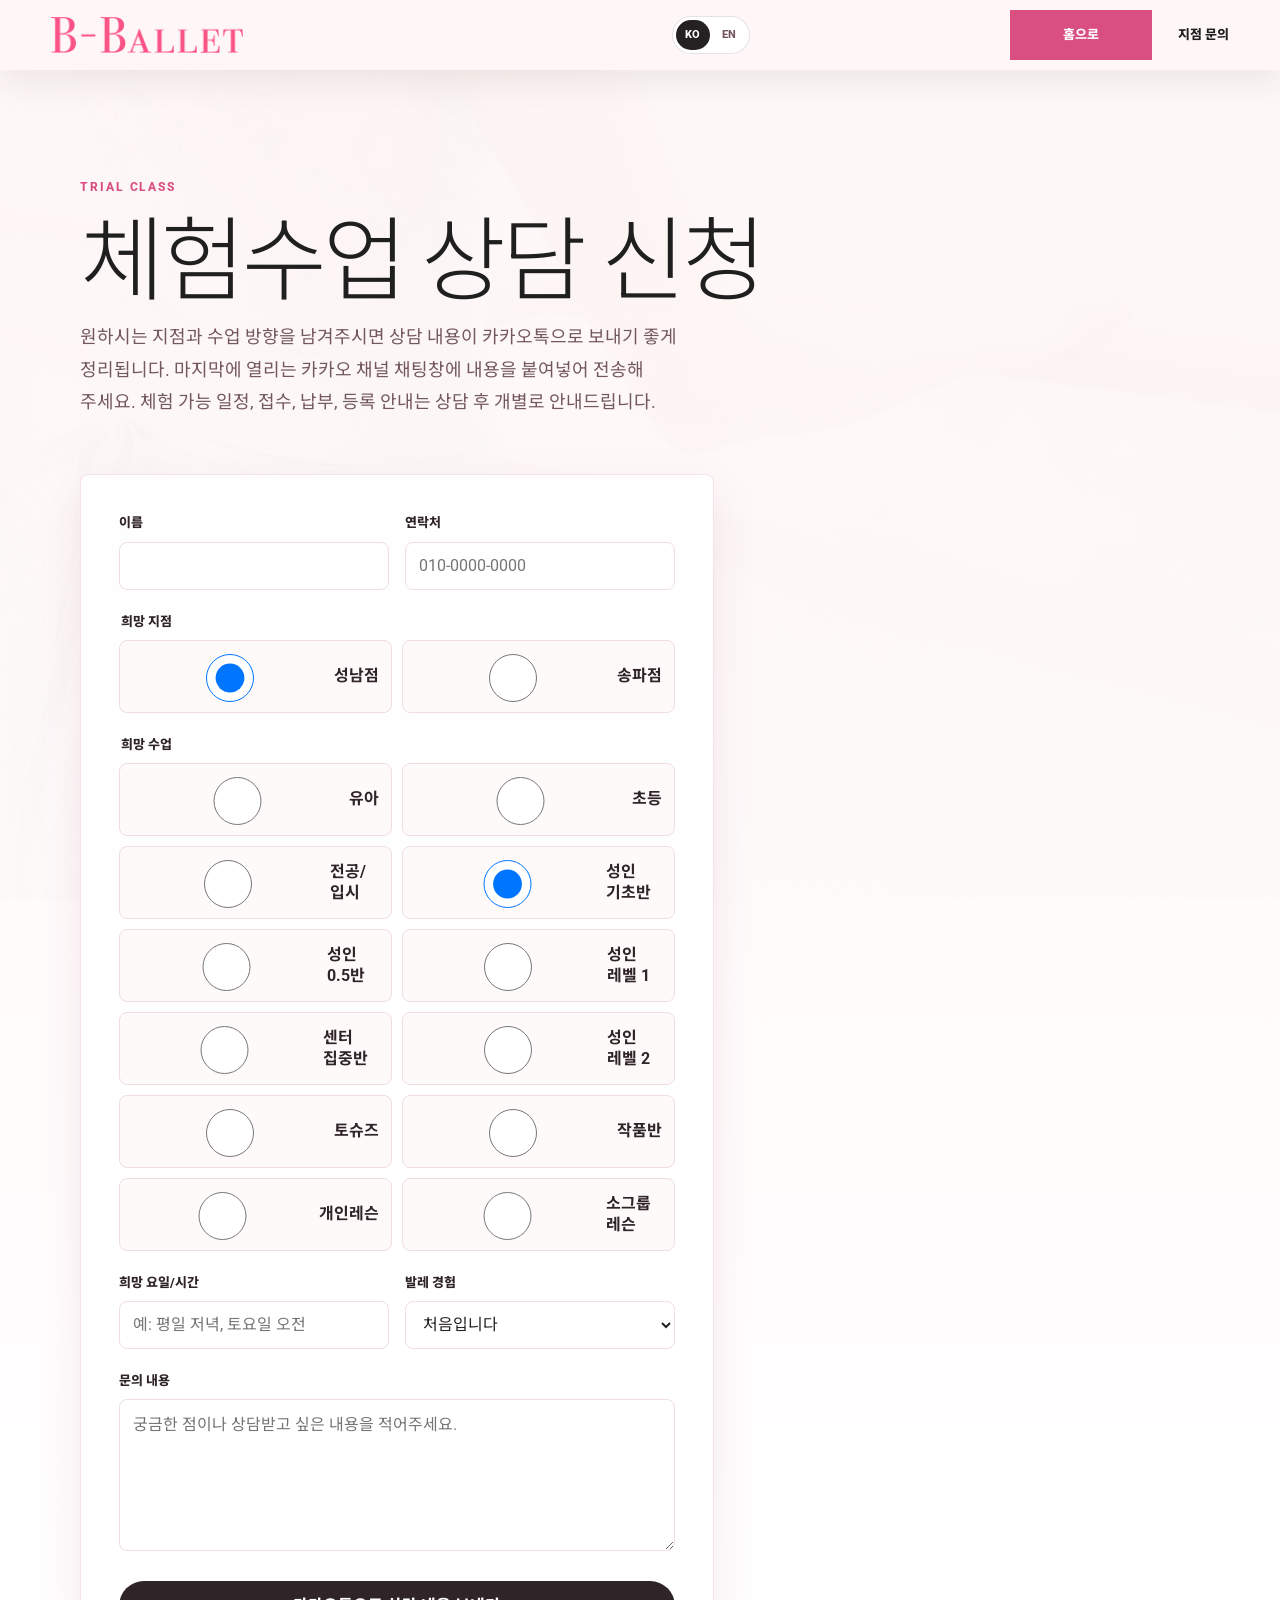
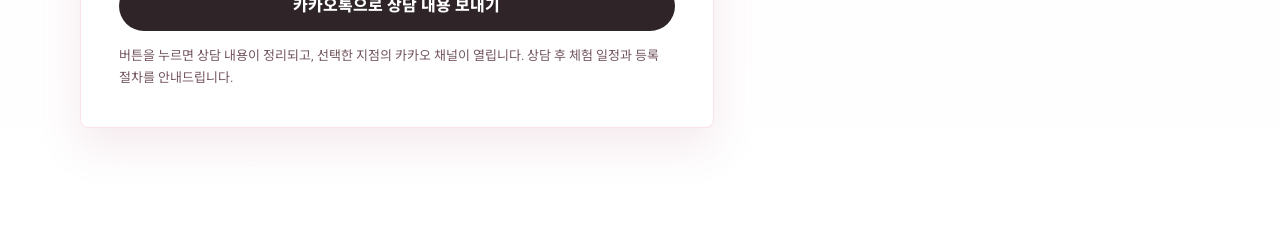
==== trial.html @ 3ffb9d7a "Add trial invitation and silk divider" ====
<!doctype html>
<html lang="ko">
  <head>
    <meta charset="UTF-8" />
    <meta name="viewport" content="width=device-width, initial-scale=1.0" />
    <title>B-BALLET | 체험수업 상담 신청</title>
    <meta name="description" content="비발레 체험수업 상담을 위한 기본 정보를 남기고 카카오 채널로 문의를 연결합니다." />
    <link rel="preconnect" href="https://fonts.googleapis.com" />
    <link rel="preconnect" href="https://fonts.gstatic.com" crossorigin />
    <link
      href="https://fonts.googleapis.com/css2?family=Cormorant+Garamond:wght@500;600&family=Noto+Sans+KR:wght@300;400;500;600;700&family=Roboto:wght@300;400;500;700&display=swap"
      rel="stylesheet"
    />
    <link rel="stylesheet" href="styles.css?v=invite-silk-6" />
  </head>
  <body class="trial-page">
    <header class="trial-header" data-header>
      <a class="brand" href="index.html#top" aria-label="B-BALLET home">
        <img class="brand-logo" src="assets/bballet-logo.png" alt="B-BALLET 비발레" />
      </a>
      <div class="language-toggle" aria-label="Language">
        <button class="is-active" type="button" data-lang-choice="ko" aria-pressed="true">KO</button>
        <button type="button" data-lang-choice="en" aria-pressed="false">EN</button>
      </div>
      <nav class="trial-nav" aria-label="체험수업 상담">
        <a href="index.html#contact">지점 문의</a>
        <a class="nav-cta" href="index.html#top">홈으로</a>
      </nav>
    </header>

    <main>
      <section class="trial-hero">
        <div>
          <p class="eyebrow">Trial Class</p>
          <h1>체험수업 상담 신청</h1>
          <p>
            원하시는 지점과 수업 방향을 남겨주시면 상담 내용이 카카오톡으로 보내기 좋게 정리됩니다.
            마지막에 열리는 카카오 채널 채팅창에 내용을 붙여넣어 전송해 주세요.
            체험 가능 일정, 접수, 납부, 등록 안내는 상담 후 개별로 안내드립니다.
          </p>
        </div>
      </section>

      <section class="trial-form-section" aria-label="체험수업 상담 신청서">
        <form class="trial-form" data-trial-form>
          <div class="trial-grid">
            <label>
              <span>이름</span>
              <input name="name" type="text" autocomplete="name" required />
            </label>
            <label>
              <span>연락처</span>
              <input name="phone" type="tel" autocomplete="tel" placeholder="010-0000-0000" required />
            </label>
          </div>

          <fieldset>
            <legend>희망 지점</legend>
            <div class="trial-option-grid">
              <label><input type="radio" name="branch" value="성남점" checked /> 성남점</label>
              <label><input type="radio" name="branch" value="송파점" /> 송파점</label>
            </div>
          </fieldset>

          <fieldset>
            <legend>희망 수업</legend>
            <div class="trial-option-grid">
              <label><input type="radio" name="program" value="유아" /> 유아</label>
              <label><input type="radio" name="program" value="초등" /> 초등</label>
              <label><input type="radio" name="program" value="전공/입시" /> 전공/입시</label>
              <label><input type="radio" name="program" value="성인 기초반" checked /> 성인 기초반</label>
              <label><input type="radio" name="program" value="성인 0.5반" /> 성인 0.5반</label>
              <label><input type="radio" name="program" value="성인 레벨 1" /> 성인 레벨 1</label>
              <label><input type="radio" name="program" value="센터 집중반" /> 센터 집중반</label>
              <label><input type="radio" name="program" value="성인 레벨 2" /> 성인 레벨 2</label>
              <label><input type="radio" name="program" value="토슈즈" /> 토슈즈</label>
              <label><input type="radio" name="program" value="작품반" /> 작품반</label>
              <label><input type="radio" name="program" value="개인레슨" /> 개인레슨</label>
              <label><input type="radio" name="program" value="소그룹 레슨" /> 소그룹 레슨</label>
            </div>
          </fieldset>

          <div class="trial-grid">
            <label>
              <span>희망 요일/시간</span>
              <input name="time" type="text" placeholder="예: 평일 저녁, 토요일 오전" />
            </label>
            <label>
              <span>발레 경험</span>
              <select name="experience">
                <option value="처음입니다">처음입니다</option>
                <option value="조금 배워봤습니다">조금 배워봤습니다</option>
                <option value="1년 이상 경험이 있습니다">1년 이상 경험이 있습니다</option>
                <option value="전공/입시 경험이 있습니다">전공/입시 경험이 있습니다</option>
              </select>
            </label>
          </div>

          <label>
            <span>문의 내용</span>
            <textarea name="memo" rows="5" placeholder="궁금한 점이나 상담받고 싶은 내용을 적어주세요."></textarea>
          </label>

          <button class="trial-submit" type="submit">카카오톡으로 상담 내용 보내기</button>
          <p class="trial-help">
            버튼을 누르면 상담 내용이 정리되고, 선택한 지점의 카카오 채널이 열립니다. 상담 후 체험 일정과 등록 절차를 안내드립니다.
          </p>
        </form>

        <aside class="trial-result" data-trial-result hidden>
          <p class="eyebrow">Message</p>
          <h2 data-trial-result-title>상담 내용이 정리되었습니다.</h2>
          <p data-trial-copy-note>아래 내용을 복사해 카카오 채널 채팅창에 붙여넣어 전송해 주세요.</p>
          <textarea data-trial-message rows="10" readonly></textarea>
          <div class="trial-actions">
            <button type="button" data-copy-trial-message>내용 다시 복사</button>
            <a href="https://pf.kakao.com/_ZPbxmG" target="_blank" rel="noopener" data-trial-kakao>카카오 채널 열기</a>
            <a href="mailto:b-ballet@naver.com" data-trial-email>이메일로 보내기</a>
          </div>
        </aside>
      </section>
    </main>
    <script src="script.js?v=invite-silk-6"></script>
  </body>
</html>
---- styles.css ----
:root {
  --ink: #252022;
  --muted: #74585f;
  --line: #efdde0;
  --paper: #fff7f7;
  --blush: #fde3e8;
  --rose: #de5f8a;
  --wine: #2f2529;
  --accent: #d94f82;
  --sage: #81917c;
  --champagne: #e8c999;
  --shadow: 0 18px 44px rgba(164, 84, 112, 0.12);
}

* {
  box-sizing: border-box;
}

html {
  min-height: 100%;
  overflow-x: hidden;
  overflow-y: auto;
  overscroll-behavior-y: auto;
  scroll-behavior: smooth;
  scroll-padding-top: 104px;
}

body {
  margin: 0;
  min-height: 100%;
  overflow-x: clip;
  overflow-y: visible;
  overscroll-behavior-y: auto;
  background: var(--paper);
  color: var(--ink);
  font-family: "Noto Sans KR", system-ui, sans-serif;
  line-height: 1.65;
}

.trial-hero h1 {
  font-family: "Roboto", "Noto Sans KR", Arial, sans-serif;
  font-weight: 300;
  letter-spacing: -0.045em;
}

a {
  color: inherit;
  text-decoration: none;
}

a:focus-visible,
button:focus-visible,
input:focus-visible,
select:focus-visible {
  outline: 3px solid rgba(217, 79, 130, 0.42);
  outline-offset: 3px;
}

.site-header {
  position: fixed;
  top: 0;
  left: 0;
  z-index: 20;
  display: flex;
  width: 100%;
  align-items: center;
  justify-content: center;
  gap: 28px;
  padding: 16px clamp(18px, 4vw, 52px);
  color: var(--ink);
  transition: background 0.25s ease, color 0.25s ease, box-shadow 0.25s ease;
}

.site-header.is-scrolled,
.site-header.is-open {
  background: rgba(255, 247, 247, 0.94);
  color: var(--ink);
  box-shadow: 0 12px 32px rgba(54, 33, 33, 0.08);
  backdrop-filter: blur(18px);
}

.brand {
  display: inline-flex;
  align-items: center;
  min-width: 214px;
  justify-content: center;
}

.brand-logo {
  display: block;
  width: clamp(152px, 14vw, 220px);
  height: auto;
  filter: none;
}

.site-header.is-scrolled .brand-logo,
.site-header.is-open .brand-logo {
  filter: none;
}

.nav {
  display: flex;
  align-items: center;
  gap: clamp(16px, 2vw, 32px);
  font-size: 13px;
  font-weight: 700;
  text-transform: uppercase;
}

.nav-cta {
  border: 1px solid currentColor;
  border-radius: 999px;
  padding: 9px 15px;
}

.language-toggle {
  display: inline-flex;
  align-items: center;
  gap: 2px;
  padding: 3px;
  border: 1px solid rgba(37, 32, 34, 0.14);
  border-radius: 999px;
  background: rgba(255, 247, 247, 0.78);
  box-shadow: 0 10px 24px rgba(164, 84, 112, 0.08);
  backdrop-filter: blur(12px);
}

.language-toggle button {
  min-width: 34px;
  min-height: 30px;
  border: 0;
  border-radius: 999px;
  background: transparent;
  color: var(--muted);
  cursor: pointer;
  font: inherit;
  font-size: 11px;
  font-weight: 800;
  letter-spacing: 0;
}

.language-toggle button.is-active {
  background: var(--ink);
  color: #fff;
}

.menu-toggle {
  display: none;
  width: 42px;
  height: 42px;
  border: 0;
  background: transparent;
  color: inherit;
}

.menu-toggle span {
  display: block;
  width: 24px;
  height: 2px;
  margin: 6px auto;
  background: currentColor;
}

.hero {
  position: relative;
  min-height: 92vh;
  overflow: hidden;
  display: grid;
  align-items: center;
  padding: 132px clamp(22px, 6vw, 88px) 72px;
  color: var(--ink);
}

.hero-media,
.hero-shade {
  position: absolute;
  inset: 0;
  pointer-events: none;
}

.hero-media {
  background-image: url("assets/hero-crossed-pointe-teacher.png");
  background-color: #fff7f7;
  background-position: center;
  background-repeat: no-repeat;
  background-size: cover;
  transform: scale(1.02);
  transition: background-image 0.35s ease;
}

.hero[data-hero="guidance"] .hero-media {
  background-image: url("assets/hero-guidance.png");
}

.hero[data-hero="stage"] .hero-media {
  background-image: url("assets/hero-stage.png");
}

.trial-page {
  background:
    linear-gradient(180deg, rgba(255, 247, 247, 0.96), rgba(255, 255, 255, 0.98)),
    url("assets/gallery-detail-barre-dress.jpg") center / cover fixed;
}

.trial-header {
  position: sticky;
  top: 0;
  z-index: 20;
  display: flex;
  align-items: center;
  justify-content: space-between;
  gap: 24px;
  padding: 16px clamp(18px, 4vw, 52px);
  background: rgba(255, 247, 247, 0.92);
  box-shadow: 0 12px 32px rgba(54, 33, 33, 0.08);
  backdrop-filter: blur(18px);
}

.trial-nav {
  display: flex;
  align-items: center;
  gap: 16px;
  font-size: 13px;
  font-weight: 800;
  text-transform: uppercase;
}

.trial-hero {
  width: min(1120px, calc(100% - 36px));
  margin: 0 auto;
  padding: clamp(58px, 9vw, 108px) 0 clamp(28px, 5vw, 56px);
}

.trial-hero h1 {
  margin: 10px 0 16px;
  font-family: "Roboto", "Noto Sans KR", Arial, sans-serif;
  font-weight: 300;
  letter-spacing: -0.045em;
  font-size: clamp(44px, 8vw, 92px);
  line-height: 0.95;
}

.trial-hero p:not(.eyebrow) {
  max-width: 620px;
  margin: 0;
  color: var(--muted);
  font-size: clamp(15px, 1.6vw, 18px);
  line-height: 1.8;
  word-break: keep-all;
  overflow-wrap: break-word;
  text-wrap: pretty;
}

.trial-form-section {
  display: grid;
  grid-template-columns: minmax(0, 1.05fr) minmax(320px, 0.75fr);
  gap: clamp(18px, 3vw, 34px);
  width: min(1120px, calc(100% - 36px));
  margin: 0 auto clamp(72px, 10vw, 120px);
  align-items: start;
}

.trial-form,
.trial-result {
  border: 1px solid rgba(217, 79, 130, 0.16);
  border-radius: 8px;
  background: rgba(255, 255, 255, 0.82);
  box-shadow: var(--shadow);
  backdrop-filter: blur(14px);
}

.trial-form {
  display: grid;
  gap: 22px;
  padding: clamp(22px, 4vw, 38px);
  line-height: 1.55;
}

.trial-grid {
  display: grid;
  grid-template-columns: repeat(2, minmax(0, 1fr));
  gap: 16px;
}

.trial-form label,
.trial-form fieldset {
  min-width: 0;
}

.trial-form label span,
.trial-form legend {
  display: block;
  margin-bottom: 8px;
  color: var(--wine);
  font-size: 13px;
  font-weight: 800;
}

.trial-form fieldset {
  margin: 0;
  padding: 0;
  border: 0;
}

.trial-option-grid {
  display: grid;
  grid-template-columns: repeat(2, minmax(0, 1fr));
  gap: 10px;
}

.trial-option-grid label {
  display: flex;
  align-items: center;
  gap: 8px;
  min-height: 46px;
  padding: 10px 12px;
  border: 1px solid var(--line);
  border-radius: 8px;
  background: rgba(255, 247, 247, 0.58);
  color: var(--wine);
  font-weight: 700;
  line-height: 1.35;
  word-break: keep-all;
}

.trial-field-note {
  margin: 12px 0 0;
  color: var(--muted);
  font-size: 13px;
  font-weight: 700;
  line-height: 1.65;
  word-break: keep-all;
  overflow-wrap: break-word;
  text-wrap: pretty;
}

.trial-form input,
.trial-form select,
.trial-form textarea,
.trial-result textarea {
  width: 100%;
  border: 1px solid var(--line);
  border-radius: 8px;
  background: rgba(255, 255, 255, 0.94);
  color: var(--ink);
  font: inherit;
}

.trial-form input,
.trial-form select {
  height: 48px;
  padding: 0 13px;
}

.trial-form textarea,
.trial-result textarea {
  resize: vertical;
  padding: 13px;
}

.trial-submit,
.trial-actions button,
.trial-actions a {
  display: inline-flex;
  min-height: 50px;
  align-items: center;
  justify-content: center;
  border: 0;
  border-radius: 999px;
  padding: 13px 20px;
  background: var(--wine);
  color: #fff;
  font: inherit;
  font-weight: 800;
  line-height: 1.35;
  text-align: center;
  word-break: keep-all;
  cursor: pointer;
}

.trial-help {
  margin: -8px 0 0;
  color: var(--muted);
  font-size: 13px;
  line-height: 1.7;
  word-break: keep-all;
  overflow-wrap: break-word;
  text-wrap: pretty;
}

.trial-result {
  position: sticky;
  top: 96px;
  padding: clamp(22px, 3vw, 32px);
}

.trial-result h2 {
  margin: 6px 0 10px;
  font-size: clamp(22px, 3vw, 32px);
  line-height: 1.2;
}

.trial-result p:not(.eyebrow) {
  margin: 0 0 16px;
  color: var(--muted);
  line-height: 1.7;
  word-break: keep-all;
  overflow-wrap: break-word;
  text-wrap: pretty;
}

.trial-actions {
  display: grid;
  grid-template-columns: repeat(3, 1fr);
  gap: 10px;
  margin-top: 12px;
}

.trial-actions button {
  background: var(--accent);
}

.trial-actions a {
  background: #f9df54;
  color: #3a2c00;
}

.trial-actions [data-trial-email] {
  background: #fff;
  color: var(--ink);
  border: 1px solid var(--line);
}

.hero-shade {
  background:
    linear-gradient(90deg, rgba(255, 247, 247, 0.98), rgba(255, 247, 247, 0.72) 42%, rgba(255, 247, 247, 0.06)),
    linear-gradient(0deg, rgba(255, 247, 247, 0.22), transparent 48%);
}

.hero-content {
  position: relative;
  z-index: 1;
  max-width: 760px;
}

.eyebrow {
  margin: 0 0 12px;
  color: var(--accent);
  font-size: 12px;
  font-weight: 800;
  letter-spacing: 0;
  text-transform: uppercase;
}

.hero .eyebrow {
  color: var(--accent);
}

h1,
h2,
h3,
p {
  overflow-wrap: anywhere;
}

h1 {
  margin: 0;
  font-family: "Playfair Display", serif;
  font-size: clamp(44px, 4.6vw, 66px);
  line-height: 0.98;
  letter-spacing: 0;
}

.brand-headline {
  max-width: none;
  white-space: nowrap;
}

h2 {
  margin: 0;
  max-width: 820px;
  font-size: clamp(28px, 4vw, 50px);
  line-height: 1.18;
  letter-spacing: 0;
  color: var(--ink);
}

h3 {
  margin: 0 0 10px;
  font-size: 22px;
  line-height: 1.3;
  color: var(--ink);
}

.hero-copy {
  max-width: 580px;
  margin: 24px 0 0;
  font-size: clamp(16px, 1.4vw, 18px);
  color: rgba(69, 41, 49, 0.76);
}

.hero-copy strong {
  color: var(--accent);
}

.hero-actions {
  display: flex;
  flex-wrap: wrap;
  gap: 12px;
  margin-top: 34px;
}

.button {
  display: inline-flex;
  min-height: 48px;
  align-items: center;
  justify-content: center;
  border-radius: 999px;
  padding: 12px 22px;
  font-weight: 800;
}

.button.primary {
  background: var(--accent);
  color: #fff;
  box-shadow: 0 16px 34px rgba(120, 54, 68, 0.3);
}

.button.ghost {
  border: 1px solid rgba(168, 51, 96, 0.34);
  color: var(--ink);
}

.hero-choice-bar {
  display: flex;
  flex-wrap: wrap;
  gap: 8px;
  margin-top: 18px;
}

.hero-choice-bar button {
  min-height: 36px;
  border: 1px solid rgba(168, 51, 96, 0.28);
  border-radius: 999px;
  background: rgba(255, 247, 247, 0.74);
  color: var(--ink);
  cursor: pointer;
  font: inherit;
  font-size: 13px;
  font-weight: 800;
  padding: 7px 13px;
}

.hero-choice-bar button.is-active {
  background: var(--ink);
  color: #fff;
}

.section {
  padding: clamp(74px, 10vw, 130px) clamp(20px, 6vw, 88px);
  scroll-margin-top: 104px;
}

.section-heading {
  display: grid;
  gap: 4px;
  max-width: 920px;
  margin-bottom: 34px;
}

.intro-grid,
.system-grid,
.proof-grid,
.program-grid,
.branch-grid {
  display: grid;
  gap: 18px;
}

.story-layout {
  display: grid;
  grid-template-columns: 1fr 1fr;
  gap: clamp(34px, 6vw, 86px);
  align-items: start;
}

.story-lead {
  margin: 0 0 24px;
  color: var(--ink);
  font-size: clamp(19px, 2.2vw, 27px);
  font-weight: 700;
  line-height: 1.55;
}

.story-copy p:not(.story-lead) {
  max-width: 700px;
  margin: 0;
  color: var(--muted);
  font-size: 17px;
}

.text-accent {
  color: var(--accent);
  font-weight: 800;
}

.text-emphasis {
  color: var(--wine);
  font-weight: 800;
}

.text-on-dark {
  color: #ffd4df;
  font-weight: 800;
}

.story-principles {
  display: grid;
  border-top: 1px solid var(--line);
}

.principles-label {
  margin: 14px 0 0;
  color: var(--accent);
  font-size: 12px;
  font-weight: 800;
  text-transform: uppercase;
}

.story-principles div {
  display: grid;
  grid-template-columns: 54px 0.75fr 1.25fr;
  gap: 16px;
  align-items: start;
  border-bottom: 1px solid var(--line);
  padding: 22px 0;
}

.story-principles span {
  color: var(--rose);
  font-family: "Playfair Display", serif;
  font-size: 24px;
  line-height: 1;
}

.story-principles strong {
  color: var(--ink);
  font-size: 18px;
  font-weight: 800;
}

.story-principles p {
  margin: 0;
  color: var(--muted);
}

.story-principles .principles-label {
  color: var(--accent);
}

.story-visual {
  min-height: 220px;
  margin-top: clamp(34px, 5vw, 68px);
  background:
    linear-gradient(90deg, rgba(255, 247, 247, 0.35), rgba(255, 247, 247, 0.72)),
    url("assets/story-soft-ballet.png") center 48% / cover;
}

.system {
  background: #fff;
}

.system-grid {
  grid-template-columns: 1fr;
  gap: 0;
  border-top: 1px solid var(--line);
}

.system-grid article {
  display: grid;
  grid-template-columns: 120px 0.8fr 1.2fr;
  gap: 22px;
  align-items: start;
  min-height: 0;
  border-bottom: 1px solid var(--line);
  padding: 28px 0;
}

.system-grid strong {
  display: inline-grid;
  width: 76px;
  height: 76px;
  place-items: center;
  border: 1px solid rgba(222, 95, 138, 0.24);
  border-radius: 50%;
  color: var(--accent);
  font-size: 15px;
  margin-bottom: 0;
}

.system-grid p {
  margin: 0;
  color: var(--muted);
}

.proof {
  background:
    linear-gradient(180deg, rgba(255, 248, 243, 0.96), rgba(243, 236, 231, 0.92)),
    radial-gradient(circle at 0 0, rgba(244, 215, 209, 0.45), transparent 32%);
}

.proof-grid {
  grid-template-columns: repeat(3, 1fr);
}

.proof-grid article {
  min-height: 220px;
  border-top: 1px solid var(--line);
  border-radius: 0;
  background: transparent;
  padding: 28px 0 0;
}

.proof-grid h3 {
  color: var(--ink);
}

.proof-grid p {
  margin: 0;
  color: var(--muted);
}

.intro-grid {
  grid-template-columns: repeat(3, 1fr);
}

.intro-grid article,
.program-card,
.branch-card,
.director,
.teacher-list article {
  border: 1px solid var(--line);
  border-radius: 8px;
  background: rgba(255, 255, 255, 0.68);
}

.intro-grid article {
  padding: 28px;
}

.intro-grid span {
  display: block;
  margin-bottom: 28px;
  color: var(--sage);
  font-weight: 800;
}

.programs {
  background: #f3ece7;
}

.program-grid {
  grid-template-columns: repeat(4, 1fr);
}

.program-card {
  min-height: 238px;
  padding: 30px 0;
  display: grid;
  align-content: start;
  gap: 12px;
  border-width: 1px 0 0;
  border-radius: 0;
  background: transparent;
  box-shadow: none;
}

.program-card h3,
.program-card p {
  max-width: 94%;
}

.program-card.featured {
  background: transparent;
  color: var(--ink);
}

.program-card p,
.intro-grid p,
.branch-card p,
.director p,
.teacher-list span,
.contact p {
  margin: 0;
  color: var(--muted);
}

.program-card.featured p {
  color: var(--muted);
}

.branch-grid {
  grid-template-columns: repeat(2, 1fr);
}

.branch-card {
  min-height: 320px;
  padding: 34px;
  display: grid;
  grid-template-rows: auto auto auto 1fr auto;
  align-content: start;
  gap: 10px;
  background:
    linear-gradient(135deg, rgba(255, 255, 255, 0.82), rgba(253, 227, 232, 0.3)),
    radial-gradient(circle at 100% 0, rgba(222, 95, 138, 0.12), transparent 34%);
}

.branch-label {
  color: var(--accent) !important;
  font-size: 13px;
  font-weight: 800;
  line-height: 1.2;
}

.branch-card a {
  width: fit-content;
  border-bottom: 2px solid var(--champagne);
  font-weight: 800;
  align-self: end;
}

.branch-card ul {
  display: grid;
  gap: 8px;
  margin: 12px 0 20px;
  padding-left: 18px;
  color: var(--muted);
}

.branch-card.songpa {
  background:
    linear-gradient(135deg, rgba(255, 255, 255, 0.93), rgba(253, 227, 232, 0.34)),
    radial-gradient(circle at 100% 0, rgba(222, 95, 138, 0.14), transparent 36%);
}

.branch-card.seongnam {
  background:
    linear-gradient(135deg, rgba(255, 255, 255, 0.93), rgba(255, 247, 247, 0.78)),
    radial-gradient(circle at 100% 0, rgba(232, 201, 153, 0.22), transparent 36%);
}

.branch-showcase {
  display: grid;
  grid-template-columns: 0.72fr 1.28fr;
  gap: 28px;
  align-items: end;
  margin-top: 24px;
  border-top: 1px solid var(--line);
  padding-top: 30px;
}

.showcase-copy {
  max-width: 440px;
}

.showcase-copy p:not(.eyebrow) {
  margin: 14px 0 0;
  color: var(--muted);
}

.showcase-images {
  display: grid;
  grid-template-columns: 1.35fr 0.75fr;
  grid-template-rows: repeat(2, minmax(180px, 1fr));
  gap: 12px;
}

.showcase-images figure,
.gallery-item {
  position: relative;
  min-width: 0;
  margin: 0;
  overflow: hidden;
  border-radius: 8px;
  background: #fff;
}

.showcase-main {
  grid-row: span 2;
}

.showcase-images img,
.gallery-item img {
  display: block;
  width: 100%;
  height: 100%;
  object-fit: cover;
}

.showcase-images figcaption,
.gallery-item figcaption {
  position: absolute;
  right: 12px;
  bottom: 12px;
  left: 12px;
  width: fit-content;
  max-width: calc(100% - 24px);
  border-radius: 999px;
  background: rgba(37, 32, 34, 0.72);
  color: #fff;
  font-size: 13px;
  font-weight: 800;
  padding: 7px 11px;
  backdrop-filter: blur(10px);
}

.faculty {
  background: #fff;
}

.faculty-layout {
  display: grid;
  grid-template-columns: 1fr;
  gap: 20px;
}

.director {
  min-height: 330px;
  display: grid;
  grid-template-columns: 1.05fr 0.95fr;
  gap: 18px;
  align-items: stretch;
  padding: 0;
  background: var(--ink);
  color: #fff;
  overflow: hidden;
}

.director p {
  color: rgba(255, 255, 255, 0.72);
}

.director-copy {
  align-self: center;
  padding: 38px;
}

.director-copy h3 {
  color: #fff;
}

.director-profile {
  display: grid;
  gap: 7px;
  margin: 22px 0 0;
  padding: 18px 0 0;
  border-top: 1px solid rgba(255, 255, 255, 0.16);
  color: rgba(255, 255, 255, 0.78);
  font-size: 13px;
  line-height: 1.55;
  list-style: none;
}

.director-profile li {
  position: relative;
  padding-left: 12px;
}

.director-profile li::before {
  content: "";
  position: absolute;
  top: 0.75em;
  left: 0;
  width: 4px;
  height: 4px;
  border-radius: 50%;
  background: #ffd4df;
}

.director img {
  width: 100%;
  height: 100%;
  max-height: 430px;
  min-height: 320px;
  object-fit: cover;
  object-position: center top;
}

.teacher-branch-heading strong {
  display: block;
  color: var(--accent);
  font-size: 12px;
  font-weight: 800;
  letter-spacing: 0;
  line-height: 1.35;
  text-transform: uppercase;
}

.teacher-branches {
  display: grid;
  gap: 22px;
}

.teacher-branch-heading {
  display: flex;
  align-items: end;
  justify-content: space-between;
  gap: 16px;
  border-bottom: 1px solid rgba(116, 88, 95, 0.22);
  padding: 6px 0 14px;
}

.teacher-branch-heading h3 {
  margin: 0;
  color: var(--ink);
  font-size: clamp(24px, 3vw, 36px);
  line-height: 1.25;
}

.teacher-list {
  display: grid;
  gap: 14px;
}

.teacher-list article {
  display: flex;
  min-height: 98px;
  flex-direction: column;
  justify-content: center;
  padding: 22px;
}

.teacher-gallery {
  grid-template-columns: repeat(2, 1fr);
  gap: 0;
  margin-top: 14px;
  border-top: 1px solid rgba(116, 88, 95, 0.22);
  border-left: 1px solid rgba(116, 88, 95, 0.22);
}

.teacher-gallery article {
  min-height: 0;
  display: block;
  padding: 0;
  overflow: hidden;
  border: 0;
  border-right: 1px solid rgba(116, 88, 95, 0.22);
  border-bottom: 1px solid rgba(116, 88, 95, 0.22);
  border-radius: 0;
  background: rgba(255, 255, 255, 0.42);
}

.teacher-gallery div {
  display: grid;
  place-items: center;
  min-height: 112px;
  padding: clamp(22px, 3vw, 34px);
  text-align: center;
}

.teacher-gallery strong {
  color: var(--accent);
  font-size: 12px;
  font-weight: 800;
  letter-spacing: 0;
  text-transform: uppercase;
  line-height: 1.35;
}

.teacher-gallery span {
  width: auto;
  border-top: 0;
  padding-top: 0;
  color: var(--ink);
  font-size: clamp(20px, 2vw, 28px);
  font-weight: 800;
  line-height: 1.35;
}

.teacher-gallery p {
  margin: 8px 0 0;
  color: var(--muted);
  font-size: 14px;
  line-height: 1.65;
}

.teacher-gallery small {
  display: block;
  border-top: 1px solid var(--line);
  margin-top: 12px;
  padding-top: 12px;
  color: #8a6c73;
  font-size: 12px;
  line-height: 1.55;
}

.gallery-grid {
  display: grid;
  min-height: 430px;
  grid-template-columns: 1.25fr 1fr 1fr;
  grid-template-rows: repeat(2, 1fr);
  gap: 14px;
}

.gallery-item {
  min-height: 160px;
}

.gallery-item.large {
  grid-row: span 2;
}

.notice-list {
  display: grid;
  border-top: 1px solid var(--line);
}

.notice-list a {
  display: flex;
  gap: 18px;
  align-items: center;
  border-bottom: 1px solid var(--line);
  padding: 20px 0;
  font-weight: 700;
}

.notice-list span {
  min-width: 52px;
  color: var(--accent);
  font-size: 13px;
}

.contact {
  display: grid;
  grid-template-columns: minmax(280px, 0.72fr) minmax(520px, 1.28fr);
  gap: clamp(26px, 4vw, 54px);
  align-items: start;
  padding: clamp(58px, 8vw, 96px) clamp(20px, 6vw, 88px);
  background: var(--ink);
  color: #fff;
  scroll-margin-top: 104px;
}

.contact p {
  color: rgba(255, 255, 255, 0.68);
}

.contact h2 {
  color: #fff;
}

.contact-intro {
  display: grid;
  align-content: start;
  gap: 18px;
}

.contact-main-cta {
  display: grid;
  min-height: 68px;
  place-items: center;
  border-radius: 8px;
  background: #fff;
  color: var(--ink);
  box-shadow: 0 18px 38px rgba(0, 0, 0, 0.22);
  font-size: clamp(18px, 2vw, 24px);
  font-weight: 800;
  padding: 16px 22px;
  text-align: center;
}

.contact-panel {
  display: grid;
  grid-template-columns: repeat(2, minmax(0, 1fr));
  gap: 14px;
}

.contact-branch-card,
.consult-checklist {
  border: 1px solid rgba(255, 255, 255, 0.18);
  border-radius: 8px;
  background: rgba(255, 255, 255, 0.07);
  box-shadow: 0 18px 42px rgba(0, 0, 0, 0.14);
}

.contact-branch-card {
  display: grid;
  grid-template-rows: auto auto auto auto 1fr;
  align-content: start;
  gap: 16px;
  min-height: 100%;
  padding: clamp(20px, 3vw, 28px);
}

.contact-branch-card h3 {
  color: #fff;
  font-size: clamp(24px, 3vw, 34px);
  line-height: 1.16;
}

.contact-branch-card p {
  margin: 0;
}

.branch-consult-cta {
  display: grid;
  min-height: 58px;
  place-items: center;
  border-radius: 8px;
  background: var(--accent);
  color: #fff;
  box-shadow: 0 16px 34px rgba(0, 0, 0, 0.22);
  font-size: 17px;
  font-weight: 800;
  padding: 13px 18px;
  text-align: center;
}

.contact-details {
  display: grid;
  gap: 10px;
  align-self: end;
  margin: 8px 0 0;
}

.contact-details div {
  display: grid;
  grid-template-columns: 86px minmax(0, 1fr);
  align-items: start;
  gap: 10px;
  border-top: 1px solid rgba(255, 255, 255, 0.14);
  padding-top: 10px;
}

.contact-details dt,
.contact-details dd {
  margin: 0;
}

.contact-details dt {
  color: rgba(255, 255, 255, 0.56);
  font-size: 13px;
  font-weight: 800;
}

.contact-details dd {
  color: rgba(255, 255, 255, 0.9);
  font-weight: 700;
  text-align: right;
  overflow-wrap: anywhere;
}

.contact-social {
  display: flex;
  flex-wrap: wrap;
  gap: 10px;
}

.contact-social a {
  border: 1px solid rgba(255, 255, 255, 0.2);
  border-radius: 999px;
  color: rgba(255, 255, 255, 0.86);
  font-weight: 800;
  padding: 9px 14px;
}

.consult-checklist {
  grid-column: 1 / -1;
  display: grid;
  gap: 8px;
  padding: 18px 20px;
}

.consult-checklist strong {
  color: #fff;
}

.consult-checklist p {
  margin: 0;
  color: rgba(255, 255, 255, 0.68);
  font-size: 14px;
  line-height: 1.7;
}

.consult-checklist ol {
  display: grid;
  gap: 8px;
  margin: 0;
  padding-left: 20px;
  color: rgba(255, 255, 255, 0.72);
  font-size: 14px;
  line-height: 1.7;
}

.faq {
  background: #fff;
}

.faq-grid {
  display: grid;
  grid-template-columns: repeat(5, minmax(0, 1fr));
  gap: 0;
  border-top: 1px solid rgba(116, 88, 95, 0.18);
}

.faq-grid article {
  display: grid;
  align-content: start;
  gap: 12px;
  min-height: 220px;
  border-right: 1px solid rgba(116, 88, 95, 0.18);
  padding: 26px 20px;
}

.faq-grid article:last-child {
  border-right: 0;
}

.faq-grid h3 {
  margin: 0;
  color: var(--ink);
  font-size: clamp(19px, 1.6vw, 24px);
  line-height: 1.35;
}

.faq-grid p {
  margin: 0;
  color: var(--muted);
  font-size: 15px;
  line-height: 1.75;
}

.footer {
  display: flex;
  justify-content: space-between;
  gap: 16px;
  padding: 26px clamp(20px, 6vw, 88px);
  background: #181516;
  color: rgba(255, 255, 255, 0.72);
}

.footer strong {
  color: #fff;
}

.mobile-quick-actions {
  display: none;
}

.scroll-assist {
  position: fixed;
  left: 14px;
  bottom: 88px;
  z-index: 40;
  display: none;
  gap: 8px;
}

body.has-scroll-assist .scroll-assist {
  display: grid;
}

.scroll-assist button {
  width: 42px;
  height: 42px;
  border: 1px solid rgba(37, 32, 34, 0.12);
  border-radius: 50%;
  background: rgba(255, 247, 247, 0.94);
  color: var(--ink);
  box-shadow: 0 10px 26px rgba(37, 32, 34, 0.14);
  cursor: pointer;
  font: inherit;
  font-size: 18px;
  font-weight: 800;
}

@media (max-width: 980px) {
  .menu-toggle {
    display: block;
    order: 3;
  }

  .site-header {
    justify-content: space-between;
    gap: 10px;
  }

  .language-toggle {
    order: 2;
    margin-left: auto;
  }

  .brand {
    order: 1;
  }

  .nav {
    position: absolute;
    top: 100%;
    right: 18px;
    left: 18px;
    display: none;
    flex-direction: column;
    align-items: stretch;
    gap: 0;
    border: 1px solid var(--line);
    border-radius: 8px;
    background: rgba(255, 250, 247, 0.98);
    color: var(--ink);
    text-transform: none;
    max-height: calc(100vh - 96px);
    overflow-y: auto;
    padding: 10px;
    box-shadow: var(--shadow);
  }

  .nav.is-open {
    display: flex;
  }

  .nav a {
    padding: 12px;
  }

  .nav-cta {
    border-color: var(--line);
    border-radius: 8px;
  }

  .story-layout,
  .intro-grid,
  .proof-grid,
  .program-grid {
    grid-template-columns: repeat(2, 1fr);
  }

  .faculty-layout,
  .contact {
    grid-template-columns: 1fr;
  }

  .contact-panel {
    grid-template-columns: 1fr;
  }

  .consult-checklist {
    grid-column: auto;
    grid-template-columns: 1fr;
  }

  .branch-showcase {
    grid-template-columns: 1fr;
  }
}

@media (max-width: 720px) {
  body {
    padding-bottom: 72px;
  }

  .site-header {
    padding: 14px 18px;
  }

  .brand {
    min-width: 0;
  }

  .brand-logo {
    width: 146px;
  }

  .hero {
    min-height: 86svh;
    padding: 104px 22px 54px;
    align-items: end;
  }

  .hero-media {
    background-position: 64% center;
    background-size: cover;
  }

  .hero-shade {
    background:
      linear-gradient(90deg, rgba(255, 247, 247, 0.9), rgba(255, 247, 247, 0.5)),
      linear-gradient(0deg, rgba(255, 247, 247, 0.48), transparent 48%);
  }

  h1 {
    font-size: clamp(42px, 12vw, 54px);
    line-height: 1;
  }

  .brand-headline {
    white-space: normal;
  }

  h2 {
    font-size: clamp(26px, 8vw, 36px);
  }

  h3 {
    font-size: 20px;
  }

  .hero-copy {
    margin-top: 18px;
    font-size: 16px;
    line-height: 1.7;
  }

  .hero-actions {
    display: grid;
    grid-template-columns: 1fr;
    margin-top: 26px;
  }

  .button {
    width: 100%;
    min-height: 52px;
  }

  .section {
    padding: 66px 20px;
    scroll-margin-top: 82px;
  }

  .story-lead {
    font-size: 20px;
  }

  .story-layout,
  .intro-grid,
  .system-grid,
  .proof-grid,
  .program-grid,
  .branch-grid,
  .branch-showcase,
  .showcase-images,
  .teacher-gallery,
  .program-stage-note,
  .contact-panel {
    grid-template-columns: 1fr;
  }

  .story-principles div,
  .system-grid article,
  .director {
    grid-template-columns: 1fr;
    gap: 10px;
  }

  .director img {
    min-height: 320px;
    order: -1;
  }

  .system-grid strong {
    width: fit-content;
    height: auto;
    border-radius: 999px;
    padding: 8px 14px;
  }

  .gallery-grid {
    grid-template-columns: 1fr;
    grid-template-rows: none;
  }

  .showcase-main,
  .gallery-item.large {
    grid-row: auto;
  }

  .showcase-images figure,
  .gallery-item {
    min-height: 280px;
  }

  .notice-list a,
  .footer {
    flex-direction: column;
    align-items: flex-start;
  }

  .contact {
    padding-bottom: 86px;
    scroll-margin-top: 82px;
  }

  .contact-main-cta,
  .branch-consult-cta {
    min-height: 56px;
  }

  .contact-details div {
    display: grid;
    grid-template-columns: 1fr;
    gap: 4px;
  }

  .contact-details dd {
    text-align: left;
  }

  .mobile-quick-actions {
    position: fixed;
    right: 12px;
    bottom: 12px;
    left: 12px;
    z-index: 30;
    display: grid;
    grid-template-columns: 0.9fr 1.1fr;
    gap: 8px;
    border: 1px solid rgba(255, 255, 255, 0.22);
    border-radius: 8px;
    background: rgba(37, 32, 34, 0.9);
    box-shadow: 0 16px 38px rgba(37, 32, 34, 0.28);
    backdrop-filter: blur(14px);
    padding: 8px;
  }

  .mobile-quick-actions a {
    display: grid;
    min-height: 46px;
    place-items: center;
    border-radius: 6px;
    color: #fff;
    font-weight: 800;
  }

  .mobile-quick-actions a:last-child {
    background: var(--accent);
  }
}

@media (max-width: 390px) {
  .brand {
    gap: 9px;
  }

  .brand-logo {
    width: 128px;
  }

  .hero {
    padding-right: 18px;
    padding-left: 18px;
  }

  .hero-copy {
    font-size: 15px;
  }
}

/* Brand experience polish */
.brand-hero .hero-media {
  background-color: #f7f2ef;
  background-image: url("assets/hero-main-stage.jpg?v=performance-rotation-3");
  background-position: 50% center;
  background-repeat: no-repeat;
  background-size: cover;
  transition: opacity 0.55s ease, transform 0.8s ease;
}

.brand-hero[data-hero="guidance"] .hero-media {
  background-image: url("assets/brand-gallery-performance-line.jpg?v=performance-rotation-3");
  background-position: 50% center;
  background-size: cover;
}

.brand-hero[data-hero="stage"] .hero-media {
  background-image: url("assets/brand-gallery-performance-pink.jpg?v=performance-rotation-3");
  background-position: 50% center;
  background-size: cover;
}

.brand-hero.is-switching .hero-media {
  opacity: 0;
  transform: scale(1.035);
}

.brand-hero .hero-shade {
  background:
    linear-gradient(90deg, rgba(255, 247, 247, 0.96), rgba(255, 247, 247, 0.74) 38%, rgba(255, 247, 247, 0.12) 72%),
    linear-gradient(0deg, rgba(37, 32, 34, 0.18), transparent 44%);
}

.brand-hero .hero-content {
  max-width: 680px;
}

.brand-hero .hero-slogan {
  margin-bottom: 16px;
  color: #9d2f57;
  font-size: clamp(15px, 1.2vw, 20px);
  font-weight: 800;
}

.brand-hero h1 {
  font-size: clamp(50px, 6vw, 88px);
}

.hero-support {
  max-width: 760px;
  margin: 34px auto 0;
  color: rgba(35, 35, 35, 0.62);
  font-size: clamp(15px, 1.45vw, 20px);
  font-weight: 300;
  line-height: 1.85;
  word-break: keep-all;
}

.brand-hero .hero-copy {
  max-width: 620px;
  color: rgba(69, 41, 49, 0.78);
  font-size: clamp(17px, 1.6vw, 22px);
  line-height: 1.72;
}

.brand-hero .hero-actions {
  gap: 14px;
}

.brand-hero .button {
  min-width: 190px;
  min-height: 58px;
  border-radius: 8px;
}

.brand-hero .button.ghost {
  background: rgba(255, 247, 247, 0.68);
  backdrop-filter: blur(8px);
}

.brand-about {
  background: #fff;
}

.brand-about .story-layout {
  grid-template-columns: minmax(0, 1fr) minmax(360px, 0.64fr);
}

.brand-about .story-copy {
  max-width: 780px;
}

.brand-about .story-copy p + p {
  margin-top: 18px;
}

.brand-about .story-principles {
  background: rgba(255, 247, 247, 0.74);
  border: 1px solid var(--line);
  border-radius: 8px;
  padding: 8px 22px;
}

.brand-about .story-principles div {
  grid-template-columns: 54px 0.72fr 1.3fr;
}

.why-ballet {
  margin-top: clamp(44px, 6vw, 72px);
}

.why-grid {
  display: grid;
  grid-template-columns: repeat(3, 1fr);
  border-top: 1px solid rgba(116, 88, 95, 0.24);
  border-left: 1px solid rgba(116, 88, 95, 0.24);
}

.why-grid article {
  min-height: 132px;
  display: grid;
  align-content: space-between;
  gap: 18px;
  border-right: 1px solid rgba(116, 88, 95, 0.24);
  border-bottom: 1px solid rgba(116, 88, 95, 0.24);
  padding: clamp(20px, 2.4vw, 30px);
  background: rgba(255, 247, 247, 0.38);
}

.why-grid span {
  color: var(--accent);
  font-size: 12px;
  font-weight: 800;
}

.why-grid strong {
  color: var(--ink);
  font-size: clamp(16px, 1.4vw, 20px);
  line-height: 1.45;
}

.brand-statement {
  display: grid;
  grid-template-columns: minmax(260px, 0.68fr) minmax(280px, 0.92fr);
  gap: clamp(24px, 5vw, 72px);
  align-items: end;
  margin-top: clamp(48px, 7vw, 88px);
}

.brand-statement img {
  width: 100%;
  max-height: 560px;
  border-radius: 8px;
  object-fit: cover;
  object-position: center;
}

.brand-statement p {
  margin: 0;
  max-width: 640px;
  color: var(--ink);
  font-size: clamp(28px, 4.5vw, 58px);
  font-weight: 800;
  line-height: 1.16;
}

.brand-statement span {
  display: block;
  max-width: 560px;
  margin-top: 22px;
  color: rgba(69, 41, 49, 0.68);
  font-size: clamp(15px, 1.4vw, 19px);
  font-weight: 700;
  line-height: 1.75;
}

.brand-programs {
  background:
    linear-gradient(180deg, rgba(243, 236, 231, 0.94), rgba(255, 247, 247, 0.96)),
    url("assets/brand-studio-empty.jpg") center / cover;
  background-blend-mode: screen;
}

.brand-programs .program-grid {
  grid-template-columns: repeat(4, 1fr);
  gap: 0;
  border-top: 1px solid rgba(116, 88, 95, 0.22);
}

.brand-programs .program-card {
  min-height: 270px;
  border-top: 0;
  border-right: 1px solid rgba(116, 88, 95, 0.22);
  padding: 30px 22px;
}

.brand-programs .program-card:last-child {
  border-right: 0;
}

.brand-programs .program-card:nth-child(4n) {
  border-right: 0;
}

.brand-programs .program-card:nth-child(n + 5) {
  border-top: 1px solid rgba(116, 88, 95, 0.22);
}

.brand-programs .program-card h3 {
  font-size: clamp(22px, 2vw, 30px);
}

.brand-programs .program-card p {
  max-width: 100%;
  font-size: 15px;
}

.program-note {
  display: grid;
  grid-template-columns: auto 1fr auto 1fr;
  gap: 12px 18px;
  align-items: center;
  border-top: 1px solid rgba(116, 88, 95, 0.22);
  margin-top: 26px;
  padding-top: 20px;
}

.program-note span {
  color: var(--accent);
  font-size: 12px;
  font-weight: 800;
  text-transform: uppercase;
}

.program-note p {
  margin: 0;
  color: var(--muted);
  font-weight: 700;
}

.level-flow {
  display: grid;
  gap: 16px;
  margin-top: 26px;
  padding: clamp(22px, 3vw, 30px);
  border: 1px solid rgba(116, 88, 95, 0.18);
  border-radius: 8px;
  background: rgba(255, 255, 255, 0.72);
}

.level-flow-kicker {
  margin: 0;
  color: var(--accent);
  font-size: 12px;
  font-weight: 800;
  letter-spacing: 0.08em;
  text-transform: uppercase;
}

.level-flow h3 {
  margin: 0;
  color: var(--ink);
  font-size: clamp(22px, 2vw, 30px);
  line-height: 1.35;
}

.level-steps {
  display: flex;
  flex-wrap: wrap;
  gap: 8px;
}

.level-steps span {
  display: inline-grid;
  min-height: 42px;
  place-items: center;
  border: 1px solid rgba(116, 88, 95, 0.18);
  border-radius: 999px;
  background: #fff;
  color: var(--ink);
  font-size: 14px;
  font-weight: 800;
  padding: 8px 14px;
}

.level-flow-note {
  margin: 0;
  color: var(--muted);
  font-size: 15px;
  line-height: 1.75;
}

.program-stage-note {
  display: grid;
  grid-template-columns: auto minmax(0, 1fr);
  gap: 12px 16px;
  align-items: center;
  margin-top: 14px;
  padding: 18px 20px;
  border-radius: 8px;
  background: rgba(157, 50, 82, 0.08);
}

.program-stage-note strong {
  color: var(--accent);
  font-size: 13px;
  font-weight: 800;
}

.program-stage-note p {
  margin: 0;
  color: var(--ink);
  font-weight: 700;
  line-height: 1.7;
}

.program-showcase {
  display: grid;
  grid-template-columns: repeat(2, minmax(0, 1fr));
  gap: 18px;
  margin-top: clamp(28px, 4vw, 52px);
}

.program-showcase article {
  position: relative;
  min-height: clamp(360px, 44vw, 560px);
  overflow: hidden;
  border-radius: 8px;
  background: var(--wine);
}

.program-showcase img {
  width: 100%;
  height: 100%;
  min-height: inherit;
  object-fit: cover;
  object-position: center;
  opacity: 0.9;
}

.program-showcase article::after {
  position: absolute;
  inset: 0;
  content: "";
  background: linear-gradient(0deg, rgba(37, 32, 34, 0.66), transparent 58%);
}

.program-showcase div {
  position: absolute;
  right: 24px;
  bottom: 22px;
  left: 24px;
  z-index: 1;
  color: #fff;
}

.program-showcase span {
  display: block;
  margin-bottom: 8px;
  color: #ffd4df;
  font-size: 13px;
  font-weight: 800;
  text-transform: uppercase;
}

.program-showcase p {
  max-width: 560px;
  margin: 0;
  font-size: clamp(18px, 2vw, 26px);
  font-weight: 800;
  line-height: 1.35;
}

.brand-gallery {
  background: #fff;
}

.gallery-slider {
  position: relative;
}

.gallery-track {
  display: grid;
  grid-template-columns: repeat(4, minmax(0, 1fr));
  grid-auto-flow: dense;
  gap: 16px;
  overflow: visible;
  padding: 0;
}

.gallery-track:focus-visible {
  outline: 3px solid rgba(217, 79, 130, 0.28);
  outline-offset: 5px;
}

.brand-gallery .gallery-item {
  min-height: 0;
  aspect-ratio: 1;
  border-radius: 8px;
  background: #f7f2ef;
}

.brand-gallery .gallery-item.is-panorama {
  grid-column: 1 / -1;
  aspect-ratio: 21 / 9;
}

.brand-gallery .gallery-item.is-wide {
  grid-column: span 2;
  aspect-ratio: 16 / 10;
}

.brand-gallery .gallery-item.is-tall {
  aspect-ratio: 4 / 5;
}

.brand-gallery .gallery-item.is-square {
  aspect-ratio: 1;
}

.brand-gallery .gallery-item figcaption {
  display: none;
}

.brand-gallery .gallery-item img {
  object-fit: cover;
  filter: brightness(1.08) saturate(0.92) contrast(0.96);
}

.gallery-control {
  display: none;
}

.gallery-control.prev {
  left: 14px;
}

.gallery-control.next {
  right: 14px;
}

.contact {
  background:
    linear-gradient(90deg, rgba(37, 32, 34, 0.96), rgba(37, 32, 34, 0.88)),
    url("assets/gallery-detail-barre-dress.jpg") 78% center / cover;
}

@media (max-width: 980px) {
  .trial-form-section {
    grid-template-columns: 1fr;
  }

  .trial-result {
    position: static;
  }

  .brand-about .story-layout,
  .brand-statement,
  .brand-programs .program-grid,
  .program-note,
  .program-showcase,
  .faq-grid,
  .why-grid {
    grid-template-columns: 1fr;
  }

  .brand-programs .program-card {
    min-height: 0;
    border-right: 0;
    border-bottom: 1px solid rgba(116, 88, 95, 0.22);
  }

  .faq-grid article {
    min-height: 0;
    border-right: 0;
    border-bottom: 1px solid rgba(116, 88, 95, 0.18);
  }

  .faq-grid article:last-child {
    border-bottom: 0;
  }
}

@media (max-width: 720px) {
  .trial-header {
    align-items: flex-start;
    gap: 12px;
  }

  .trial-header .brand {
    min-width: 0;
    justify-content: flex-start;
  }

  .trial-nav {
    flex-wrap: wrap;
    justify-content: flex-end;
    gap: 8px;
  }

  .trial-grid,
  .trial-option-grid,
  .trial-actions {
    grid-template-columns: 1fr;
  }

  .trial-form-section,
  .trial-hero {
    width: min(100% - 28px, 1120px);
  }

  .trial-hero {
    padding-top: 46px;
  }

  .trial-hero h1 {
    font-size: clamp(38px, 11vw, 54px);
    line-height: 1.04;
  }

  .trial-hero p:not(.eyebrow) {
    max-width: 100%;
    font-size: 15px;
    line-height: 1.75;
  }

  .trial-submit,
  .trial-actions button,
  .trial-actions a {
    border-radius: 18px;
    padding-inline: 16px;
  }

  .brand-hero {
    min-height: 90svh;
  }

  .brand-hero .hero-media {
    background-position: 50% center;
    background-size: cover;
  }

  .brand-hero[data-hero="guidance"] .hero-media {
    background-position: 50% center;
    background-size: cover;
  }

  .brand-hero[data-hero="stage"] .hero-media {
    background-position: 50% center;
    background-size: cover;
  }

  .brand-hero .hero-shade {
    background:
      linear-gradient(90deg, rgba(255, 247, 247, 0.86), rgba(255, 247, 247, 0.52)),
      linear-gradient(0deg, rgba(255, 247, 247, 0.74), transparent 54%);
  }

  .brand-hero .hero-actions {
    grid-template-columns: 1fr;
  }

  .brand-statement p {
    font-size: clamp(28px, 10vw, 42px);
  }

  .gallery-track {
    grid-template-columns: 1fr;
    gap: 12px;
  }

  .brand-gallery .gallery-item,
  .brand-gallery .gallery-item.is-panorama,
  .brand-gallery .gallery-item.is-wide,
  .brand-gallery .gallery-item.is-tall,
  .brand-gallery .gallery-item.is-square {
    grid-column: auto;
    min-width: 0;
    aspect-ratio: 4 / 5;
  }
}

@media (hover: none), (pointer: coarse) {
  html {
    width: 100%;
    height: auto;
    min-height: 100%;
    overflow-x: hidden;
    overflow-y: auto;
    overscroll-behavior-y: auto;
    touch-action: auto;
  }

  body {
    position: static;
    width: 100%;
    height: auto;
    min-height: 100%;
    overflow-x: clip;
    overflow-y: visible;
    overscroll-behavior-y: auto;
    touch-action: auto;
  }

  .scroll-assist {
    display: none !important;
  }
}

/* Editorial homepage direction */
body {
  background: #fff;
  color: #1f1f1f;
  font-family: "Roboto", "Noto Sans KR", Arial, sans-serif;
  font-weight: 400;
}

.site-header {
  min-height: 104px;
  display: grid;
  grid-template-columns: minmax(220px, 1fr) auto minmax(220px, 1fr);
  gap: 28px;
  padding: 16px clamp(24px, 3.5vw, 58px);
  background: rgba(255, 255, 255, 0.97);
  color: #191919;
  border-bottom: 1px solid rgba(20, 20, 20, 0.07);
  box-shadow: none;
  backdrop-filter: blur(18px);
}

.site-header.is-scrolled,
.site-header.is-open {
  background: rgba(255, 255, 255, 0.97);
  box-shadow: 0 8px 26px rgba(30, 20, 24, 0.06);
}

.brand {
  min-width: 0;
  justify-self: start;
  grid-row: 1;
}

.brand-logo {
  width: clamp(172px, 15vw, 246px);
}

.nav {
  grid-column: 2;
  grid-row: 1;
  justify-self: center;
  gap: clamp(24px, 3vw, 48px);
  font-size: 15px;
  font-weight: 500;
  letter-spacing: -0.01em;
  text-transform: none;
}

.nav > a:not(.nav-cta) {
  position: relative;
  padding: 10px 0;
}

.nav > a:not(.nav-cta)::after {
  position: absolute;
  right: 0;
  bottom: 3px;
  left: 0;
  height: 1px;
  content: "";
  background: var(--accent);
  transform: scaleX(0);
  transition: transform 0.2s ease;
}

.nav > a:not(.nav-cta):hover::after,
.nav > a:not(.nav-cta):focus-visible::after {
  transform: scaleX(1);
}

.nav-cta {
  position: absolute;
  right: clamp(124px, 10vw, 176px);
  z-index: 2;
  display: inline-flex;
  align-items: center;
  justify-content: center;
  min-width: 142px;
  border: 0;
  border-radius: 0;
  padding: 14px 20px;
  background: var(--accent);
  color: #fff;
  text-align: center;
}

.language-toggle {
  grid-column: 3;
  grid-row: 1;
  justify-self: end;
  border-color: rgba(25, 25, 25, 0.12);
  background: #fff;
  box-shadow: none;
}

.hero.brand-hero {
  min-height: calc(100svh - 104px);
  margin-top: 104px;
  padding: 64px clamp(24px, 6vw, 92px);
  place-items: center;
  text-align: center;
}

.brand-hero .hero-media {
  background-color: #f7f3f1;
  background-image: url("assets/hero-editorial-reference.png?v=pomelli-match-4");
  background-position: center;
  filter: saturate(0.82) contrast(0.96) brightness(1.04);
}

.brand-hero[data-hero="guidance"] .hero-media {
  background-image: url("assets/hero-editorial-reference.png?v=pomelli-match-4");
  background-position: center;
}

.brand-hero[data-hero="stage"] .hero-media {
  background-image: url("assets/hero-editorial-reference.png?v=pomelli-match-4");
  background-position: center;
}

.brand-hero .hero-shade {
  background: rgba(255, 255, 255, 0.2);
}

.brand-hero .hero-content {
  width: min(100%, 1040px);
  max-width: 1040px;
}

.brand-hero .hero-slogan {
  margin-bottom: 24px;
  color: #aa365e;
  font-size: clamp(11px, 1vw, 14px);
  font-weight: 700;
  letter-spacing: 0.17em;
}

.brand-hero h1 {
  display: grid;
  gap: 4px;
  color: #171717;
  font-family: "Roboto", "Noto Sans KR", Arial, sans-serif;
  font-size: clamp(46px, 6vw, 92px);
  font-weight: 300;
  line-height: 1.2;
  letter-spacing: -0.035em;
  white-space: normal;
  text-wrap: balance;
}

.brand-hero .hero-copy {
  margin: 28px auto 0;
  color: rgba(23, 23, 23, 0.7);
  font-size: clamp(13px, 1.25vw, 17px);
  font-weight: 600;
  letter-spacing: 0.12em;
}

.section {
  padding: clamp(90px, 10vw, 150px) clamp(24px, 5vw, 76px);
}

.section-heading {
  max-width: 1000px;
  margin-bottom: clamp(46px, 6vw, 84px);
}

.eyebrow {
  margin-bottom: 20px;
  color: var(--accent);
  font-size: 12px;
  font-weight: 800;
  letter-spacing: 0.16em;
}

h2 {
  font-family: "Roboto", "Noto Sans KR", Arial, sans-serif;
  font-size: clamp(38px, 5.5vw, 74px);
  font-weight: 300;
  line-height: 1.16;
  letter-spacing: -0.045em;
}

.text-accent {
  font-weight: 400;
}

.brand-about {
  padding-bottom: 0;
  background: #fff;
}

.brand-about .story-layout {
  grid-template-columns: minmax(0, 1.06fr) minmax(420px, 0.94fr);
  gap: clamp(42px, 6vw, 94px);
  align-items: stretch;
}

.story-copy {
  align-self: center;
  padding: clamp(12px, 3vw, 44px) 0;
}

.brand-about .story-copy .section-heading {
  margin-bottom: clamp(34px, 4vw, 54px);
}

.story-lead {
  font-size: clamp(16px, 1.45vw, 20px);
  font-weight: 400;
  line-height: 1.75;
}

.brand-about .section-heading .text-accent {
  color: inherit;
}

.brand-about .story-copy p:not(.story-lead) {
  color: #5f5f5f;
  font-size: clamp(15px, 1.35vw, 18px);
  line-height: 1.9;
  word-break: keep-all;
}

.philosophy-values {
  display: grid;
  gap: 18px;
  margin: 34px 0 0;
  padding: 0;
  list-style: none;
}

.philosophy-values li {
  position: relative;
  padding-left: 28px;
  color: #252525;
  font-size: clamp(16px, 1.5vw, 21px);
  font-weight: 400;
}

.philosophy-values li::before {
  position: absolute;
  top: 0.7em;
  left: 0;
  width: 7px;
  height: 7px;
  border-radius: 50%;
  content: "";
  background: var(--accent);
}

.philosophy-image {
  min-height: 600px;
  margin: 0;
  overflow: hidden;
  background: #f2efed;
}

.philosophy-image img {
  width: 100%;
  height: 100%;
  min-height: 600px;
  object-fit: cover;
  object-position: center top;
  filter: saturate(0.82) contrast(0.96) brightness(1.04);
}

.brand-about .story-principles {
  grid-template-columns: repeat(4, minmax(0, 1fr));
  gap: 0;
  margin-top: clamp(54px, 7vw, 96px);
  padding: 0;
  border: 0;
  border-top: 1px solid rgba(25, 25, 25, 0.16);
  border-radius: 0;
  background: transparent;
}

.brand-about .story-principles .principles-label {
  grid-column: 1 / -1;
  margin: 18px 0 24px;
}

.brand-about .story-principles div {
  grid-template-columns: 1fr;
  gap: 12px;
  min-height: 230px;
  padding: 24px 28px 32px 0;
  border-right: 1px solid rgba(25, 25, 25, 0.12);
  border-bottom: 0;
}

.brand-about .story-principles div + div {
  padding-left: 28px;
}

.brand-about .story-principles div:last-child {
  border-right: 0;
}

.brand-about .story-principles strong {
  min-height: 60px;
  font-size: clamp(18px, 1.7vw, 24px);
  font-weight: 600;
  line-height: 1.35;
}

.brand-about .story-principles p {
  color: #686868;
  line-height: 1.75;
}

.brand-statement {
  position: relative;
  display: block;
  width: calc(100% + 2 * clamp(24px, 5vw, 76px));
  min-height: clamp(460px, 55vw, 720px);
  margin: clamp(80px, 10vw, 148px) calc(-1 * clamp(24px, 5vw, 76px)) 0;
  overflow: hidden;
  background: #311822;
}

.brand-statement::after {
  position: absolute;
  inset: 0;
  content: "";
  background: linear-gradient(180deg, rgba(25, 7, 15, 0.2), rgba(25, 7, 15, 0.64));
}

.brand-statement img {
  position: absolute;
  inset: 0;
  width: 100%;
  height: 100%;
  max-height: none;
  border-radius: 0;
  object-fit: cover;
  object-position: center;
  filter: saturate(0.86) contrast(1.04);
}

.brand-statement-copy {
  position: absolute;
  inset: 0;
  z-index: 1;
  display: grid;
  place-content: center;
  padding: 40px 24px;
  color: #fff;
  text-align: center;
}

.brand-statement p {
  max-width: 960px;
  color: #fff;
  font-size: clamp(36px, 5vw, 76px);
  font-weight: 300;
  line-height: 1.18;
  letter-spacing: -0.035em;
}

.brand-statement span {
  max-width: 680px;
  margin: 24px auto 0;
  color: rgba(255, 255, 255, 0.82);
  font-size: clamp(15px, 1.45vw, 20px);
  font-weight: 400;
}

.brand-programs {
  background: #f7f7f6;
}

.brand-programs .section-heading {
  margin-right: auto;
  margin-left: auto;
  text-align: center;
}

.section-summary {
  max-width: 760px;
  margin: 26px auto 0;
  color: #686868;
  font-size: clamp(15px, 1.4vw, 19px);
  line-height: 1.8;
  word-break: keep-all;
}

.brand-programs .program-grid {
  grid-template-columns: repeat(3, minmax(0, 1fr));
  gap: 16px;
  border-top: 0;
}

.brand-programs .program-card,
.brand-programs .program-card:nth-child(n + 5) {
  min-height: 245px;
  padding: clamp(24px, 2.6vw, 40px);
  border: 0;
  background: #fff;
  transition: transform 0.22s ease, box-shadow 0.22s ease;
}

.brand-programs .program-card:hover {
  transform: translateY(-4px);
  box-shadow: 0 20px 50px rgba(45, 33, 38, 0.08);
}

.brand-programs .program-card h3 {
  font-size: clamp(21px, 1.8vw, 28px);
  font-weight: 500;
}

.brand-programs .program-card p {
  color: #707070;
  font-size: 15px;
  line-height: 1.8;
}

.faculty {
  background: #fff;
}

.director {
  border: 0;
  border-radius: 0;
  background: #1b1b1b;
}

.director-copy {
  padding: clamp(34px, 5vw, 72px);
}

.director img {
  max-height: 680px;
}

.teacher-branches {
  margin-top: 18px;
}

.teacher-gallery {
  gap: 0;
  border-top: 1px solid rgba(25, 25, 25, 0.14);
}

.teacher-gallery article {
  min-height: 94px;
  border: 0;
  border-right: 1px solid rgba(25, 25, 25, 0.12);
  border-bottom: 1px solid rgba(25, 25, 25, 0.12);
  border-radius: 0;
  background: transparent;
}

.brand-gallery {
  background: #f7f7f6;
}

.brand-gallery .section-heading {
  margin-right: auto;
  margin-left: auto;
  text-align: center;
}

.studio-grid {
  display: grid;
  grid-template-columns: 1.7fr 0.82fr 0.82fr;
  gap: 18px;
  align-items: stretch;
}

.studio-grid figure {
  min-height: clamp(430px, 48vw, 680px);
  margin: 0;
  overflow: hidden;
  background: #ece9e7;
}

.studio-grid img {
  width: 100%;
  height: 100%;
  object-fit: cover;
  filter: saturate(0.84) contrast(0.96) brightness(1.03);
  transition: transform 0.7s ease;
}

.studio-grid figure:hover img {
  transform: scale(1.025);
}

.studio-grid .studio-main img {
  object-position: center 54%;
}

.contact {
  background: #1a1a1a;
}

.contact-main-cta,
.branch-consult-cta {
  border-radius: 0;
}

.faq {
  background: #fff;
}

.footer {
  min-height: 280px;
  display: grid;
  place-content: center;
  gap: 12px;
  background: #171717;
  color: #fff;
  text-align: center;
}

.footer strong {
  font-family: "Cormorant Garamond", serif;
  font-size: clamp(28px, 4vw, 50px);
  font-weight: 600;
}

.footer span {
  color: rgba(255, 255, 255, 0.5);
  letter-spacing: 0.08em;
  text-transform: uppercase;
}

.trial-invite {
  display: grid;
  justify-items: center;
  gap: 20px;
  padding: clamp(72px, 8vw, 116px) clamp(24px, 7vw, 120px);
  background: #fff;
  text-align: center;
}

.trial-invite h2 {
  margin: 0;
  color: #202020;
  font-size: clamp(25px, 2.5vw, 36px);
  font-weight: 500;
  letter-spacing: -0.025em;
}

.trial-invite p {
  max-width: 1120px;
  margin: 0;
  color: #747474;
  font-size: clamp(18px, 2vw, 28px);
  font-weight: 300;
  line-height: 1.65;
  word-break: keep-all;
}

.trial-invite a {
  display: inline-flex;
  min-height: 50px;
  align-items: center;
  justify-content: center;
  margin-top: 8px;
  padding: 13px 24px;
  background: var(--accent);
  color: #fff;
  font-weight: 500;
}

.silk-divider {
  width: 100%;
  margin: 0;
  overflow: hidden;
  background: #f7e9e6;
  aspect-ratio: 4.56 / 1;
}

.silk-divider img {
  display: block;
  width: 100%;
  height: 100%;
  object-fit: cover;
}

main {
  display: flex;
  flex-direction: column;
}

.brand-hero { order: 1; }
.brand-about { order: 2; }
.brand-programs { order: 3; }
.trial-invite { order: 4; }
.silk-divider { order: 5; }
.brand-gallery { order: 6; }
.faculty { order: 7; }
.contact { order: 8; }
.faq { order: 9; }

@media (max-width: 1180px) {
  .site-header {
    grid-template-columns: minmax(190px, 1fr) auto minmax(72px, 0.25fr);
  }

  .nav {
    gap: 22px;
    font-size: 14px;
  }

  .nav-cta {
    position: static;
    min-width: 0;
  }
}

@media (max-width: 980px) {
  .site-header {
    display: flex;
    min-height: 84px;
    justify-content: space-between;
  }

  .site-header .brand {
    margin-right: auto;
  }

  .language-toggle {
    order: 2;
  }

  .menu-toggle {
    order: 3;
  }

  .nav {
    grid-column: auto;
  }

  .brand-about .story-layout {
    grid-template-columns: 1fr 0.8fr;
    gap: 34px;
  }

  .brand-programs .program-grid {
    grid-template-columns: repeat(2, minmax(0, 1fr));
  }

  .brand-about .story-principles {
    grid-template-columns: repeat(2, minmax(0, 1fr));
  }

  .brand-about .story-principles .principles-label {
    grid-column: 1 / -1;
  }

  .brand-about .story-principles div:nth-of-type(2) {
    border-right: 0;
  }

  .brand-about .story-principles div:nth-of-type(n + 3) {
    border-top: 1px solid rgba(25, 25, 25, 0.12);
  }

  .studio-grid {
    grid-template-columns: 1.3fr 1fr;
  }

  .studio-grid .studio-main {
    grid-row: span 2;
  }

  .studio-grid figure {
    min-height: 320px;
  }
}

@media (max-width: 720px) {
  .site-header {
    min-height: 72px;
    padding: 12px 16px;
  }

  .brand-logo {
    width: 142px;
  }

  .hero.brand-hero {
    min-height: calc(88svh - 72px);
    margin-top: 72px;
    padding: 48px 20px;
  }

  .brand-hero .hero-media,
  .brand-hero[data-hero="guidance"] .hero-media,
  .brand-hero[data-hero="stage"] .hero-media {
    background-position: 42% center;
  }

  .brand-hero .hero-shade {
    background: rgba(255, 255, 255, 0.56);
  }

  .brand-hero h1 {
    font-size: clamp(38px, 12vw, 58px);
    line-height: 1.2;
  }

  .hero-support br {
    display: none;
  }

  .silk-divider {
    min-height: 180px;
    aspect-ratio: 2.4 / 1;
  }

  .section {
    padding: 78px 18px;
  }

  h2 {
    font-size: clamp(34px, 10.5vw, 48px);
  }

  .brand-about {
    padding-bottom: 0;
  }

  .brand-about .story-layout,
  .brand-about .story-principles,
  .studio-grid {
    grid-template-columns: 1fr;
  }

  .philosophy-image,
  .philosophy-image img {
    min-height: 460px;
  }

  .brand-about .story-principles div,
  .brand-about .story-principles div + div {
    min-height: 0;
    padding: 24px 0;
    border-right: 0;
    border-top: 1px solid rgba(25, 25, 25, 0.12);
  }

  .brand-about .story-principles div:first-of-type {
    border-top: 0;
  }

  .brand-statement {
    width: calc(100% + 36px);
    min-height: 520px;
    margin-right: -18px;
    margin-left: -18px;
  }

  .brand-programs .program-grid {
    grid-template-columns: 1fr;
    gap: 10px;
  }

  .brand-programs .program-card,
  .brand-programs .program-card:nth-child(n + 5) {
    min-height: 0;
    padding: 28px 24px;
    border: 0;
  }

  .director {
    grid-template-columns: 1fr;
  }

  .studio-grid .studio-main {
    grid-row: auto;
  }

  .studio-grid figure,
  .studio-grid .studio-main {
    min-height: 0;
    aspect-ratio: 4 / 5;
  }

  .studio-grid .studio-main {
    aspect-ratio: 5 / 6;
  }

  .footer {
    min-height: 230px;
  }
}
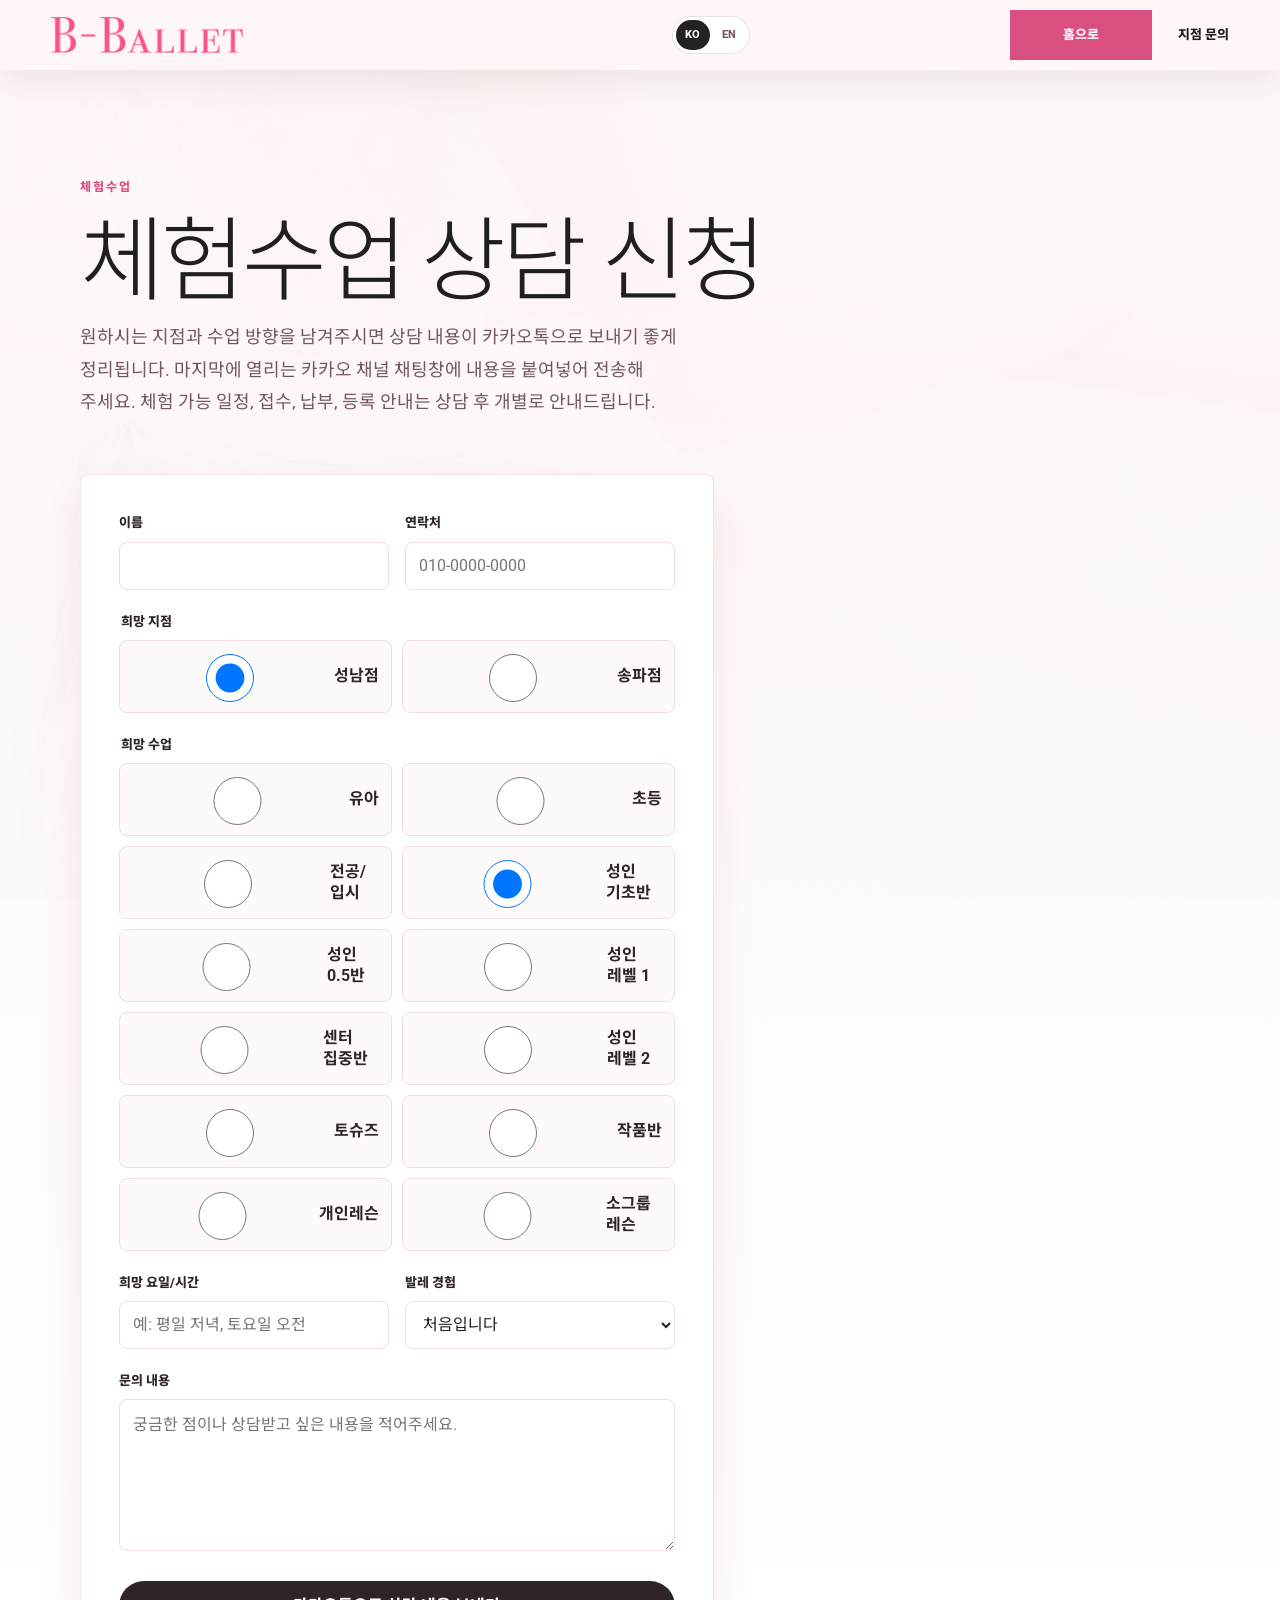
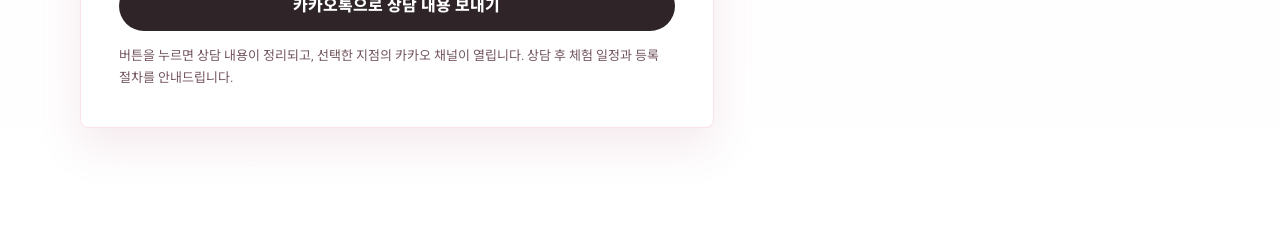
==== commit 4feddbe2: "Refine editorial layout and bilingual content" ====
--- a/trial.html
+++ b/trial.html
@@ -11,7 +11,7 @@
       href="https://fonts.googleapis.com/css2?family=Cormorant+Garamond:wght@500;600&family=Noto+Sans+KR:wght@300;400;500;600;700&family=Roboto:wght@300;400;500;700&display=swap"
       rel="stylesheet"
     />
-    <link rel="stylesheet" href="styles.css?v=invite-silk-6" />
+    <link rel="stylesheet" href="styles.css?v=editorial-clean-7" />
   </head>
   <body class="trial-page">
     <header class="trial-header" data-header>
@@ -31,7 +31,7 @@
     <main>
       <section class="trial-hero">
         <div>
-          <p class="eyebrow">Trial Class</p>
+          <p class="eyebrow">체험수업</p>
           <h1>체험수업 상담 신청</h1>
           <p>
             원하시는 지점과 수업 방향을 남겨주시면 상담 내용이 카카오톡으로 보내기 좋게 정리됩니다.
@@ -108,7 +108,7 @@
         </form>
 
         <aside class="trial-result" data-trial-result hidden>
-          <p class="eyebrow">Message</p>
+          <p class="eyebrow">상담 내용</p>
           <h2 data-trial-result-title>상담 내용이 정리되었습니다.</h2>
           <p data-trial-copy-note>아래 내용을 복사해 카카오 채널 채팅창에 붙여넣어 전송해 주세요.</p>
           <textarea data-trial-message rows="10" readonly></textarea>
@@ -120,6 +120,6 @@
         </aside>
       </section>
     </main>
-    <script src="script.js?v=invite-silk-6"></script>
+    <script src="script.js?v=editorial-clean-7"></script>
   </body>
 </html>
--- a/styles.css
+++ b/styles.css
@@ -2526,7 +2526,7 @@
   height: 100%;
   min-height: 600px;
   object-fit: cover;
-  object-position: center top;
+  object-position: center;
   filter: saturate(0.82) contrast(0.96) brightness(1.04);
 }
 
@@ -2659,16 +2659,73 @@
 
 .brand-programs .program-card,
 .brand-programs .program-card:nth-child(n + 5) {
-  min-height: 245px;
-  padding: clamp(24px, 2.6vw, 40px);
+  position: relative;
+  display: grid;
+  grid-template-rows: 220px 1fr;
+  min-height: 430px;
+  padding: 0;
+  overflow: hidden;
   border: 0;
   background: #fff;
-  transition: transform 0.22s ease, box-shadow 0.22s ease;
+  transition: transform 0.22s ease, box-shadow 0.22s ease, background 0.22s ease;
 }
 
 .brand-programs .program-card:hover {
+  background: var(--accent);
   transform: translateY(-4px);
-  box-shadow: 0 20px 50px rgba(45, 33, 38, 0.08);
+  box-shadow: 0 22px 52px rgba(217, 79, 130, 0.2);
+}
+
+.program-image {
+  position: relative;
+  height: 220px;
+  margin: 0;
+  overflow: hidden;
+  background: #eee8e6;
+}
+
+.program-image::after {
+  position: absolute;
+  inset: 0;
+  content: "";
+  background: var(--accent);
+  opacity: 0;
+  transition: opacity 0.22s ease;
+}
+
+.program-image img {
+  display: block;
+  width: 100%;
+  height: 100%;
+  object-fit: cover;
+  transition: transform 0.55s ease, filter 0.22s ease;
+}
+
+.program-card:nth-child(1) .program-image img,
+.program-card:nth-child(2) .program-image img,
+.program-card:nth-child(3) .program-image img,
+.program-card:nth-child(7) .program-image img,
+.program-card:nth-child(8) .program-image img {
+  object-position: center 30%;
+}
+
+.program-card:nth-child(6) .program-image img,
+.program-card:nth-child(9) .program-image img {
+  object-position: center 64%;
+}
+
+.program-copy {
+  padding: clamp(24px, 2.6vw, 36px);
+  transition: background 0.22s ease;
+}
+
+.program-card:hover .program-image::after {
+  opacity: 0.3;
+}
+
+.program-card:hover .program-image img {
+  filter: saturate(1.08) contrast(1.02);
+  transform: scale(1.035);
 }
 
 .brand-programs .program-card h3 {
@@ -2680,6 +2737,11 @@
   color: #707070;
   font-size: 15px;
   line-height: 1.8;
+}
+
+.brand-programs .program-card:hover h3,
+.brand-programs .program-card:hover p {
+  color: #fff;
 }
 
 .faculty {
@@ -2730,13 +2792,16 @@
 
 .studio-grid {
   display: grid;
-  grid-template-columns: 1.7fr 0.82fr 0.82fr;
+  grid-template-columns: repeat(3, minmax(0, 1fr));
   gap: 18px;
   align-items: stretch;
+  width: min(1200px, 100%);
+  margin: 0 auto;
 }
 
 .studio-grid figure {
-  min-height: clamp(430px, 48vw, 680px);
+  min-height: 0;
+  aspect-ratio: 4 / 3;
   margin: 0;
   overflow: hidden;
   background: #ece9e7;
@@ -2755,11 +2820,121 @@
 }
 
 .studio-grid .studio-main img {
-  object-position: center 54%;
+  object-position: center;
 }
 
 .contact {
-  background: #1a1a1a;
+  grid-template-columns: 1fr;
+  gap: clamp(48px, 6vw, 78px);
+  padding: clamp(88px, 10vw, 138px) clamp(20px, 6vw, 88px);
+  background: #f7f4f2;
+  color: var(--ink);
+}
+
+.contact .contact-intro {
+  width: min(820px, 100%);
+  justify-items: center;
+  justify-self: center;
+  text-align: center;
+}
+
+.contact h2 {
+  color: var(--ink);
+}
+
+.contact .text-on-dark {
+  color: var(--accent);
+}
+
+.contact p {
+  color: #6f6669;
+}
+
+.contact-main-cta {
+  min-height: 56px;
+  width: fit-content;
+  padding: 14px 28px;
+  background: var(--accent);
+  color: #fff;
+  box-shadow: none;
+  font-size: 16px;
+  font-weight: 500;
+}
+
+.contact-social {
+  justify-content: center;
+}
+
+.contact-social a {
+  border-color: rgba(37, 32, 34, 0.16);
+  color: #5f5659;
+  font-weight: 500;
+}
+
+.contact-panel {
+  width: min(1180px, 100%);
+  margin: 0 auto;
+  gap: 18px;
+}
+
+.contact-branch-card,
+.consult-checklist {
+  border: 1px solid rgba(37, 32, 34, 0.12);
+  border-radius: 0;
+  background: #fff;
+  box-shadow: none;
+}
+
+.contact-branch-card {
+  gap: 14px;
+  padding: clamp(28px, 4vw, 46px);
+}
+
+.contact-branch-card h3 {
+  color: var(--ink);
+  font-size: clamp(28px, 3vw, 40px);
+  font-weight: 400;
+}
+
+.contact .branch-label {
+  color: var(--accent) !important;
+}
+
+.branch-consult-cta {
+  min-height: 52px;
+  box-shadow: none;
+  font-size: 15px;
+  font-weight: 500;
+}
+
+.contact-details div {
+  border-color: rgba(37, 32, 34, 0.1);
+}
+
+.contact-details dt {
+  color: #8a7f82;
+}
+
+.contact-details dd {
+  color: var(--ink);
+  font-weight: 500;
+}
+
+.consult-checklist {
+  padding: 24px 28px;
+}
+
+.consult-checklist strong {
+  color: var(--ink);
+}
+
+.consult-checklist ol {
+  grid-template-columns: repeat(3, minmax(0, 1fr));
+  gap: 24px;
+  padding: 0;
+  color: #6f6669;
+  letter-spacing: 0;
+  list-style-position: inside;
 }
 
 .contact-main-cta,
@@ -3028,9 +3203,15 @@
 
   .brand-programs .program-card,
   .brand-programs .program-card:nth-child(n + 5) {
+    grid-template-rows: auto 1fr;
     min-height: 0;
-    padding: 28px 24px;
+    padding: 0;
     border: 0;
+  }
+
+  .program-image {
+    height: auto;
+    aspect-ratio: 4 / 3;
   }
 
   .director {
@@ -3044,11 +3225,24 @@
   .studio-grid figure,
   .studio-grid .studio-main {
     min-height: 0;
-    aspect-ratio: 4 / 5;
+    aspect-ratio: 4 / 3;
   }
 
   .studio-grid .studio-main {
-    aspect-ratio: 5 / 6;
+    aspect-ratio: 4 / 3;
+  }
+
+  .contact {
+    padding: 78px 18px;
+  }
+
+  .contact-panel,
+  .consult-checklist ol {
+    grid-template-columns: 1fr;
+  }
+
+  .contact-details div {
+    grid-template-columns: 74px minmax(0, 1fr);
   }
 
   .footer {
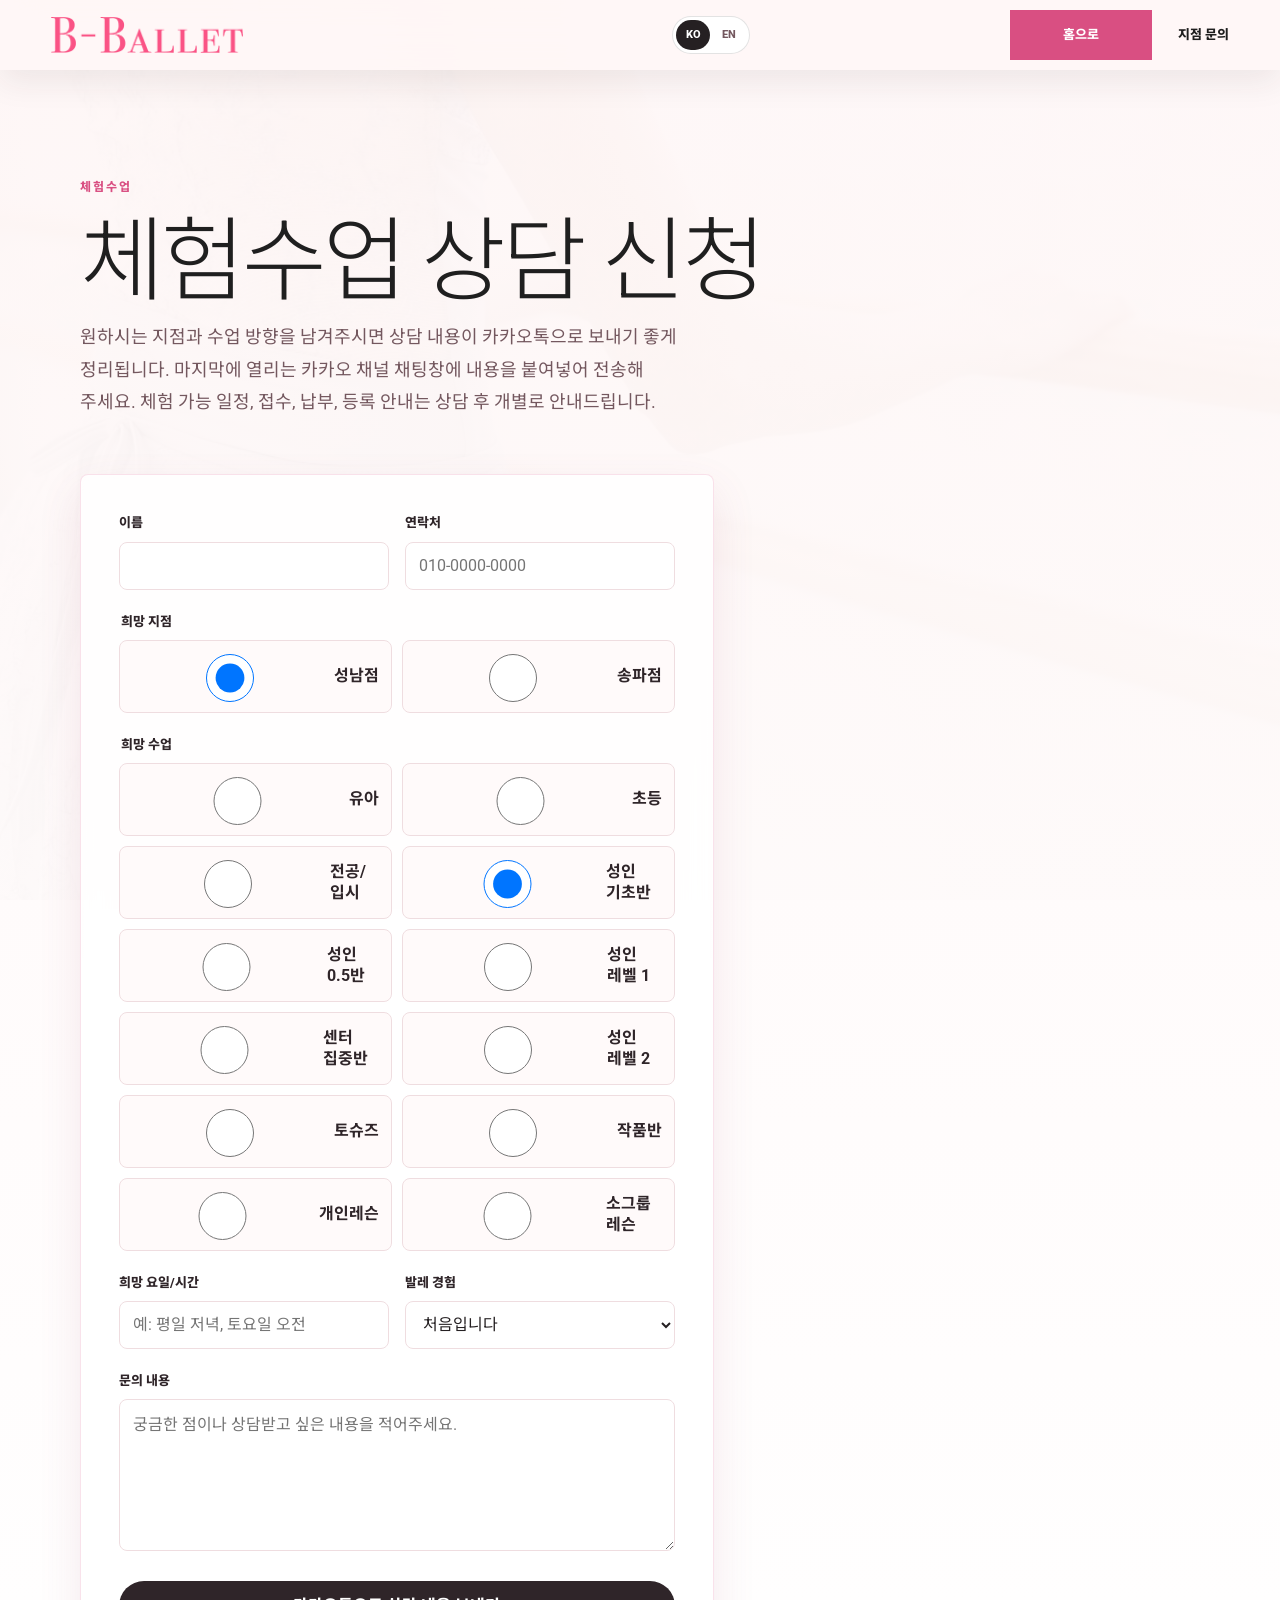
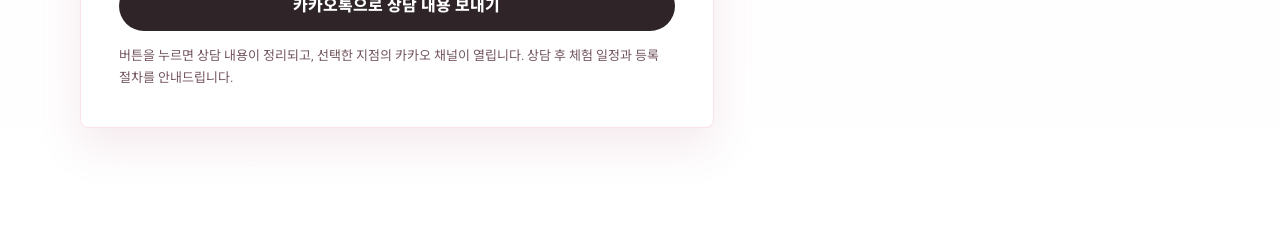
==== commit 8bb865a8: "Zoom out philosophy image" ====
--- a/trial.html
+++ b/trial.html
@@ -11,7 +11,7 @@
       href="https://fonts.googleapis.com/css2?family=Cormorant+Garamond:wght@500;600&family=Noto+Sans+KR:wght@300;400;500;600;700&family=Roboto:wght@300;400;500;700&display=swap"
       rel="stylesheet"
     />
-    <link rel="stylesheet" href="styles.css?v=editorial-clean-7" />
+    <link rel="stylesheet" href="styles.css?v=philosophy-zoomout-9" />
   </head>
   <body class="trial-page">
     <header class="trial-header" data-header>
@@ -120,6 +120,6 @@
         </aside>
       </section>
     </main>
-    <script src="script.js?v=editorial-clean-7"></script>
+    <script src="script.js?v=philosophy-zoomout-9"></script>
   </body>
 </html>
--- a/styles.css
+++ b/styles.css
@@ -2515,16 +2515,19 @@
 }
 
 .philosophy-image {
-  min-height: 600px;
+  align-self: center;
+  min-height: 0;
+  aspect-ratio: 1 / 1;
   margin: 0;
   overflow: hidden;
   background: #f2efed;
 }
 
 .philosophy-image img {
+  display: block;
   width: 100%;
   height: 100%;
-  min-height: 600px;
+  min-height: 0;
   object-fit: cover;
   object-position: center;
   filter: saturate(0.82) contrast(0.96) brightness(1.04);
@@ -2746,38 +2749,139 @@
 
 .faculty {
   background: #fff;
+  padding-top: clamp(76px, 8vw, 112px);
+  padding-bottom: clamp(76px, 8vw, 112px);
+}
+
+.faculty > .section-heading,
+.faculty-layout {
+  width: min(1120px, 100%);
+  margin-right: auto;
+  margin-left: auto;
+}
+
+.faculty > .section-heading {
+  margin-bottom: clamp(32px, 4vw, 48px);
+}
+
+.faculty .section-heading h2 {
+  font-size: clamp(30px, 4vw, 52px);
+}
+
+.faculty-layout {
+  gap: clamp(38px, 5vw, 62px);
 }
 
 .director {
+  grid-template-columns: minmax(0, 1fr) 180px;
+  min-height: 0;
+  gap: clamp(28px, 5vw, 64px);
+  align-items: center;
+  border: 1px solid rgba(37, 32, 34, 0.12);
+  border-radius: 0;
+  padding: clamp(28px, 4vw, 48px);
+  background: #fff;
+  color: var(--ink);
+}
+
+.director-copy {
+  max-width: 760px;
+  padding: 0;
+}
+
+.director-copy > p:first-child {
+  margin-bottom: 6px;
+  color: var(--accent);
+  font-size: 12px;
+  font-weight: 600;
+  letter-spacing: 0.12em;
+}
+
+.director-copy h3 {
+  margin-bottom: 14px;
+  color: var(--ink);
+  font-size: clamp(23px, 2.5vw, 31px);
+  font-weight: 500;
+}
+
+.director-copy p,
+.director p {
+  color: #6f6669;
+  font-size: 15px;
+  line-height: 1.85;
+}
+
+.director img {
+  width: 180px;
+  height: 180px;
+  min-height: 0;
+  max-height: none;
+  border-radius: 50%;
+  object-fit: cover;
+}
+
+.director-profile {
+  display: flex;
+  flex-wrap: wrap;
+  gap: 6px 18px;
+  margin-top: 20px;
+  padding-top: 16px;
+  border-color: rgba(37, 32, 34, 0.1);
+  color: #756b6e;
+  font-size: 13px;
+}
+
+.director-profile li {
+  padding-left: 10px;
+}
+
+.director-profile li::before {
+  background: var(--accent);
+}
+
+.teacher-branches {
+  grid-template-columns: repeat(2, minmax(0, 1fr));
+  gap: clamp(28px, 5vw, 64px);
+  margin-top: 0;
+}
+
+.teacher-branch-heading {
+  display: block;
+  padding: 0 0 14px;
+  border-color: rgba(37, 32, 34, 0.14);
+}
+
+.teacher-branch-heading h3 {
+  font-size: 18px;
+  font-weight: 500;
+}
+
+.teacher-gallery {
+  grid-template-columns: repeat(2, minmax(0, 1fr));
+  gap: 0 22px;
+  margin-top: 0;
   border: 0;
-  border-radius: 0;
-  background: #1b1b1b;
-}
-
-.director-copy {
-  padding: clamp(34px, 5vw, 72px);
-}
-
-.director img {
-  max-height: 680px;
-}
-
-.teacher-branches {
-  margin-top: 18px;
-}
-
-.teacher-gallery {
-  gap: 0;
-  border-top: 1px solid rgba(25, 25, 25, 0.14);
 }
 
 .teacher-gallery article {
-  min-height: 94px;
+  min-height: 54px;
   border: 0;
-  border-right: 1px solid rgba(25, 25, 25, 0.12);
   border-bottom: 1px solid rgba(25, 25, 25, 0.12);
   border-radius: 0;
   background: transparent;
+}
+
+.teacher-gallery div {
+  min-height: 54px;
+  justify-items: start;
+  padding: 12px 0;
+  text-align: left;
+}
+
+.teacher-gallery span {
+  color: #4f484a;
+  font-size: 15px;
+  font-weight: 400;
 }
 
 .brand-gallery {
@@ -3174,7 +3278,8 @@
 
   .philosophy-image,
   .philosophy-image img {
-    min-height: 460px;
+    min-height: 0;
+    aspect-ratio: 1 / 1;
   }
 
   .brand-about .story-principles div,
@@ -3216,6 +3321,18 @@
 
   .director {
     grid-template-columns: 1fr;
+    gap: 24px;
+    padding: 24px;
+  }
+
+  .director img {
+    width: 132px;
+    height: 132px;
+  }
+
+  .teacher-branches,
+  .teacher-gallery {
+    grid-template-columns: 1fr;
   }
 
   .studio-grid .studio-main {
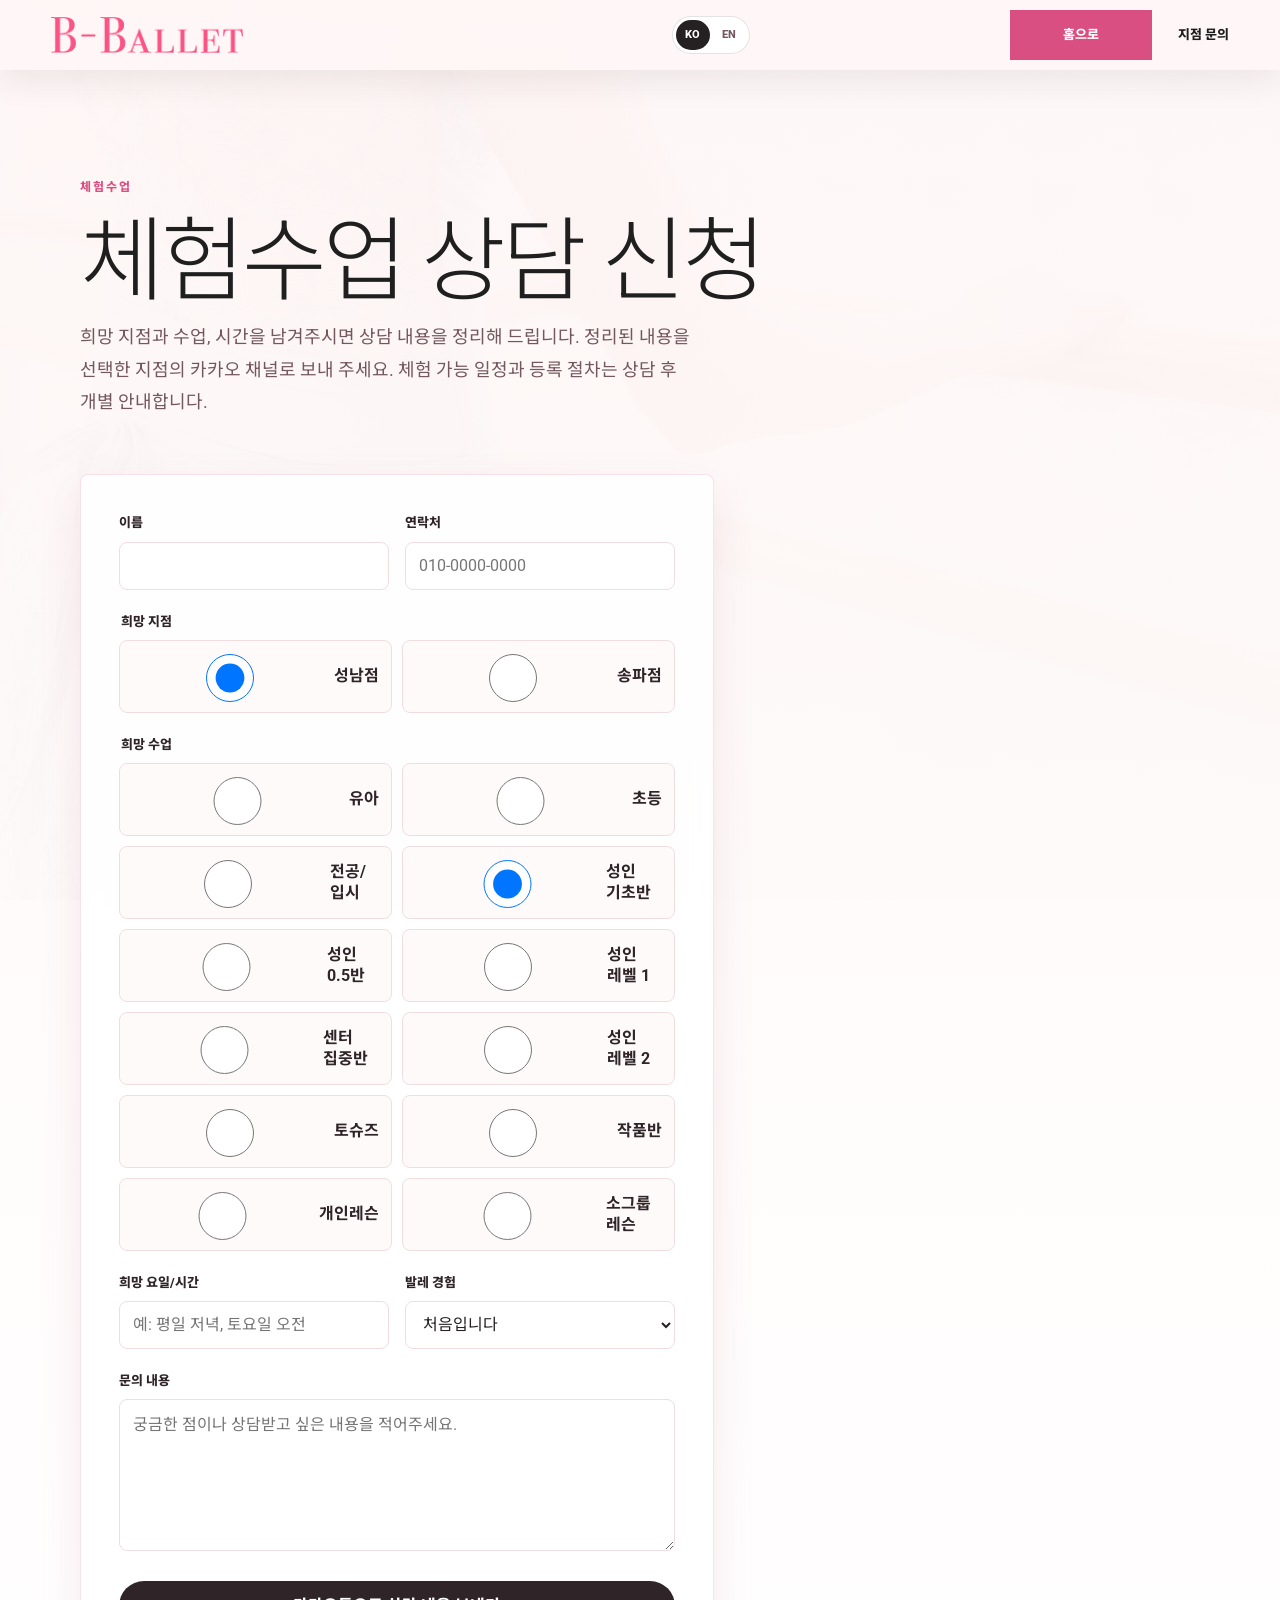
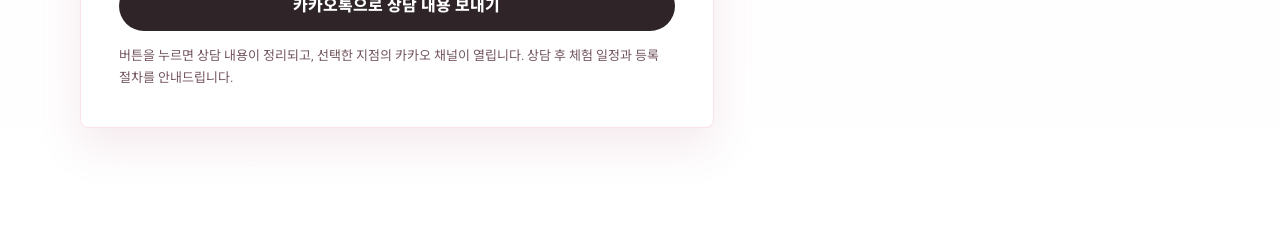
==== commit 4a78d9d0: "Refine copy layout and studio gallery" ====
--- a/trial.html
+++ b/trial.html
@@ -11,7 +11,7 @@
       href="https://fonts.googleapis.com/css2?family=Cormorant+Garamond:wght@500;600&family=Noto+Sans+KR:wght@300;400;500;600;700&family=Roboto:wght@300;400;500;700&display=swap"
       rel="stylesheet"
     />
-    <link rel="stylesheet" href="styles.css?v=philosophy-zoomout-9" />
+    <link rel="stylesheet" href="styles.css?v=full-review-10" />
   </head>
   <body class="trial-page">
     <header class="trial-header" data-header>
@@ -34,9 +34,9 @@
           <p class="eyebrow">체험수업</p>
           <h1>체험수업 상담 신청</h1>
           <p>
-            원하시는 지점과 수업 방향을 남겨주시면 상담 내용이 카카오톡으로 보내기 좋게 정리됩니다.
-            마지막에 열리는 카카오 채널 채팅창에 내용을 붙여넣어 전송해 주세요.
-            체험 가능 일정, 접수, 납부, 등록 안내는 상담 후 개별로 안내드립니다.
+            희망 지점과 수업, 시간을 남겨주시면 상담 내용을 정리해 드립니다.
+            정리된 내용을 선택한 지점의 카카오 채널로 보내 주세요.
+            체험 가능 일정과 등록 절차는 상담 후 개별 안내합니다.
           </p>
         </div>
       </section>
@@ -120,6 +120,6 @@
         </aside>
       </section>
     </main>
-    <script src="script.js?v=philosophy-zoomout-9"></script>
+    <script src="script.js?v=full-review-10"></script>
   </body>
 </html>
--- a/styles.css
+++ b/styles.css
@@ -460,7 +460,18 @@
 h2,
 h3,
 p {
-  overflow-wrap: anywhere;
+  overflow-wrap: break-word;
+  word-break: keep-all;
+}
+
+h1,
+h2,
+h3 {
+  text-wrap: balance;
+}
+
+p {
+  text-wrap: pretty;
 }
 
 h1 {
@@ -1298,18 +1309,28 @@
 
 .faq-grid {
   display: grid;
-  grid-template-columns: repeat(5, minmax(0, 1fr));
+  grid-template-columns: repeat(6, minmax(0, 1fr));
   gap: 0;
   border-top: 1px solid rgba(116, 88, 95, 0.18);
 }
 
 .faq-grid article {
+  grid-column: span 2;
   display: grid;
   align-content: start;
   gap: 12px;
   min-height: 220px;
   border-right: 1px solid rgba(116, 88, 95, 0.18);
   padding: 26px 20px;
+}
+
+.faq-grid article:nth-child(3) {
+  border-right: 0;
+}
+
+.faq-grid article:nth-child(n + 4) {
+  grid-column: span 3;
+  border-top: 1px solid rgba(116, 88, 95, 0.18);
 }
 
 .faq-grid article:last-child {
@@ -2127,6 +2148,7 @@
   }
 
   .faq-grid article {
+    grid-column: auto;
     min-height: 0;
     border-right: 0;
     border-bottom: 1px solid rgba(116, 88, 95, 0.18);
@@ -2134,6 +2156,10 @@
 
   .faq-grid article:last-child {
     border-bottom: 0;
+  }
+
+  .faq-grid article:nth-child(n + 4) {
+    grid-column: auto;
   }
 }
 
@@ -2924,7 +2950,11 @@
 }
 
 .studio-grid .studio-main img {
-  object-position: center;
+  object-position: center 58%;
+}
+
+.studio-grid figure:nth-child(3) img {
+  object-position: center 58%;
 }
 
 .contact {
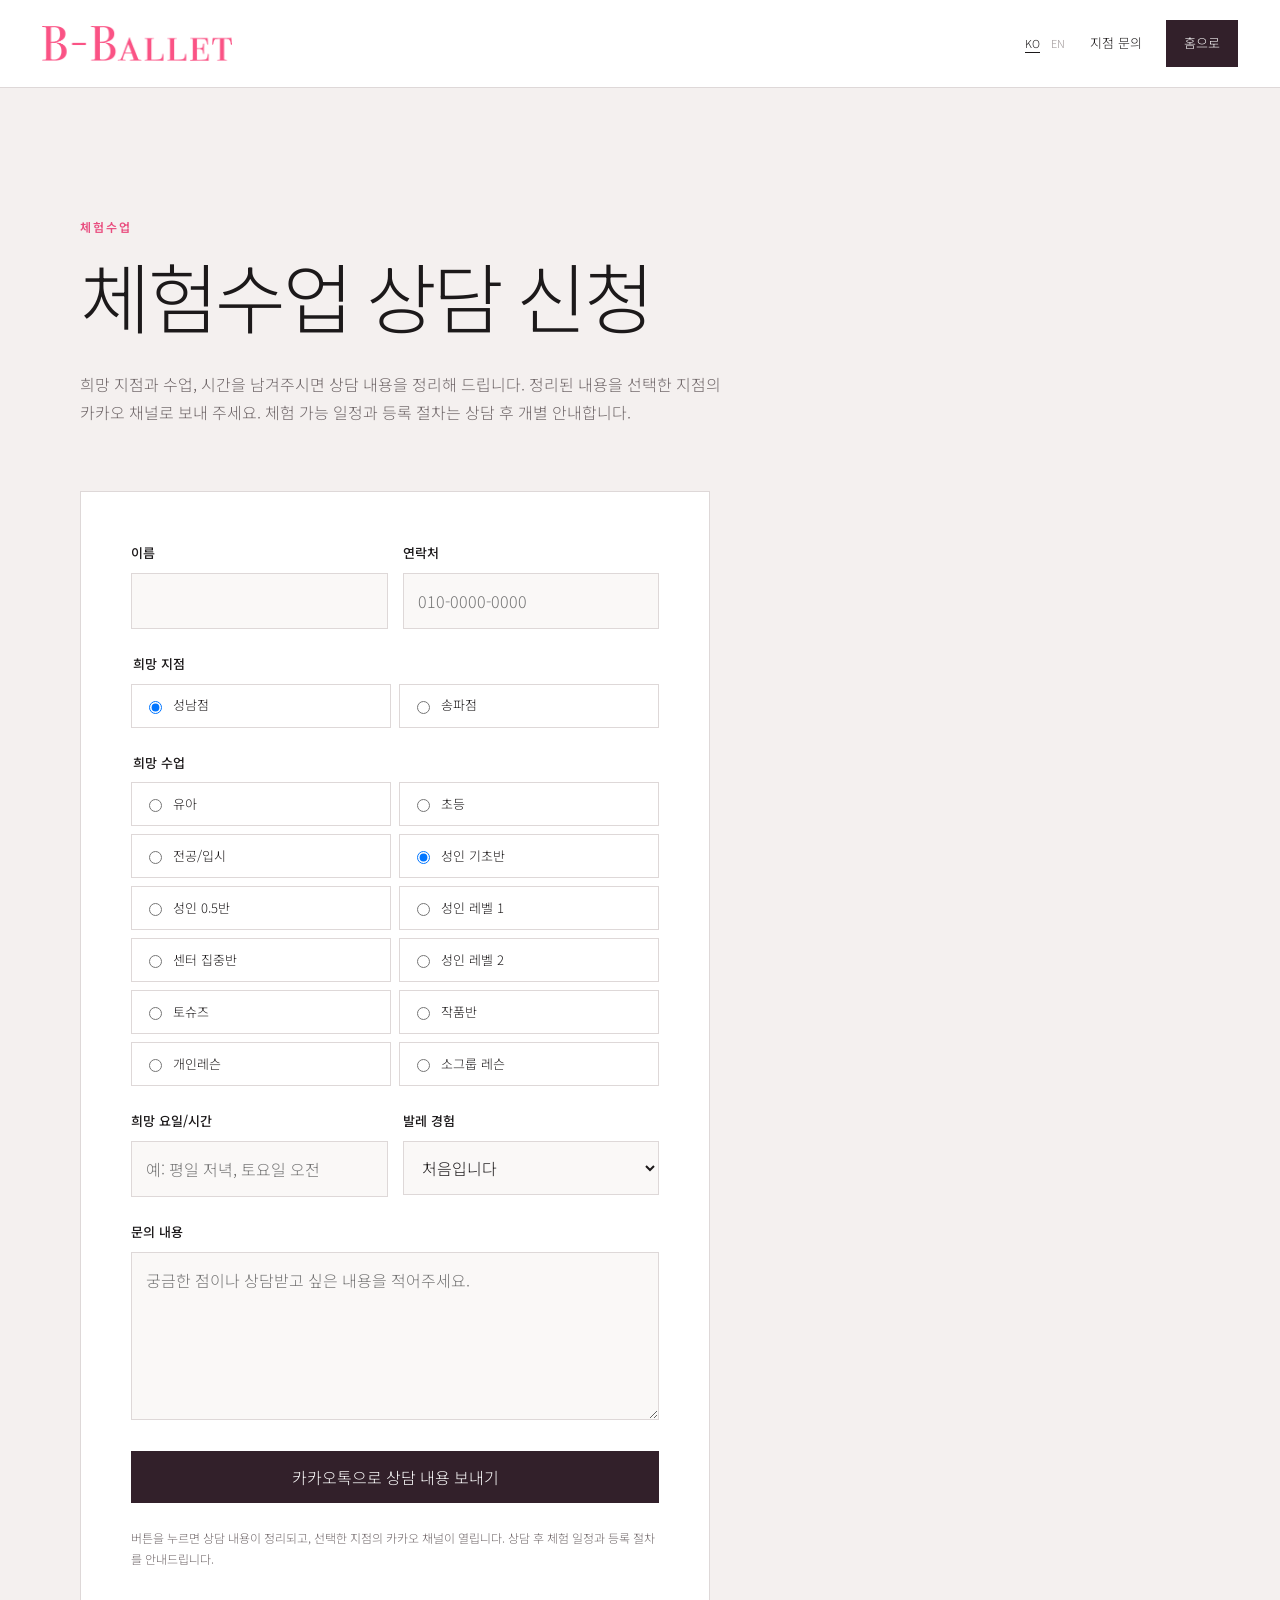
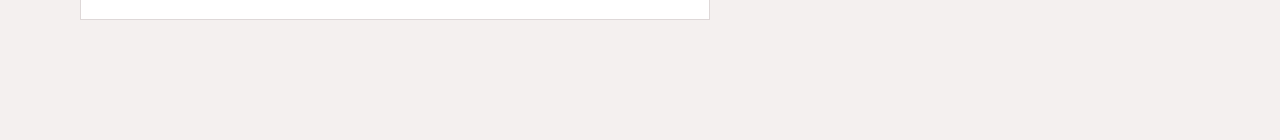
==== commit 78e25c5f: "Redesign B-BALLET website" ====
--- a/trial.html
+++ b/trial.html
@@ -11,7 +11,7 @@
       href="https://fonts.googleapis.com/css2?family=Cormorant+Garamond:wght@500;600&family=Noto+Sans+KR:wght@300;400;500;600;700&family=Roboto:wght@300;400;500;700&display=swap"
       rel="stylesheet"
     />
-    <link rel="stylesheet" href="styles.css?v=full-review-10" />
+    <link rel="stylesheet" href="styles.css?v=renewal-1" />
   </head>
   <body class="trial-page">
     <header class="trial-header" data-header>
@@ -23,17 +23,17 @@
         <button type="button" data-lang-choice="en" aria-pressed="false">EN</button>
       </div>
       <nav class="trial-nav" aria-label="체험수업 상담">
-        <a href="index.html#contact">지점 문의</a>
-        <a class="nav-cta" href="index.html#top">홈으로</a>
+        <a href="index.html#contact" data-en="Locations">지점 문의</a>
+        <a class="nav-cta" href="index.html#top" data-en="Home">홈으로</a>
       </nav>
     </header>
 
     <main>
       <section class="trial-hero">
         <div>
-          <p class="eyebrow">체험수업</p>
-          <h1>체험수업 상담 신청</h1>
-          <p>
+          <p class="eyebrow" data-en="Trial Class">체험수업</p>
+          <h1 data-en="Book a Trial Class">체험수업 상담 신청</h1>
+          <p data-en="Tell us your preferred studio, class, and time. We will prepare your inquiry so that you can send it directly to the appropriate B-BALLET studio. Trial availability and registration details are provided after consultation.">
             희망 지점과 수업, 시간을 남겨주시면 상담 내용을 정리해 드립니다.
             정리된 내용을 선택한 지점의 카카오 채널로 보내 주세요.
             체험 가능 일정과 등록 절차는 상담 후 개별 안내합니다.
@@ -45,81 +45,81 @@
         <form class="trial-form" data-trial-form>
           <div class="trial-grid">
             <label>
-              <span>이름</span>
+              <span data-en="Name">이름</span>
               <input name="name" type="text" autocomplete="name" required />
             </label>
             <label>
-              <span>연락처</span>
-              <input name="phone" type="tel" autocomplete="tel" placeholder="010-0000-0000" required />
+              <span data-en="Phone">연락처</span>
+              <input name="phone" type="tel" autocomplete="tel" placeholder="010-0000-0000" data-en-placeholder="Phone number" required />
             </label>
           </div>
 
           <fieldset>
-            <legend>희망 지점</legend>
+            <legend data-en="Preferred Studio">희망 지점</legend>
             <div class="trial-option-grid">
-              <label><input type="radio" name="branch" value="성남점" checked /> 성남점</label>
-              <label><input type="radio" name="branch" value="송파점" /> 송파점</label>
+              <label><input type="radio" name="branch" value="성남점" checked /><span data-en="Seongnam Studio">성남점</span></label>
+              <label><input type="radio" name="branch" value="송파점" /><span data-en="Songpa Studio">송파점</span></label>
             </div>
           </fieldset>
 
           <fieldset>
-            <legend>희망 수업</legend>
+            <legend data-en="Preferred Class">희망 수업</legend>
             <div class="trial-option-grid">
-              <label><input type="radio" name="program" value="유아" /> 유아</label>
-              <label><input type="radio" name="program" value="초등" /> 초등</label>
-              <label><input type="radio" name="program" value="전공/입시" /> 전공/입시</label>
-              <label><input type="radio" name="program" value="성인 기초반" checked /> 성인 기초반</label>
-              <label><input type="radio" name="program" value="성인 0.5반" /> 성인 0.5반</label>
-              <label><input type="radio" name="program" value="성인 레벨 1" /> 성인 레벨 1</label>
-              <label><input type="radio" name="program" value="센터 집중반" /> 센터 집중반</label>
-              <label><input type="radio" name="program" value="성인 레벨 2" /> 성인 레벨 2</label>
-              <label><input type="radio" name="program" value="토슈즈" /> 토슈즈</label>
-              <label><input type="radio" name="program" value="작품반" /> 작품반</label>
-              <label><input type="radio" name="program" value="개인레슨" /> 개인레슨</label>
-              <label><input type="radio" name="program" value="소그룹 레슨" /> 소그룹 레슨</label>
+              <label><input type="radio" name="program" value="유아" /><span data-en="Kids Ballet">유아</span></label>
+              <label><input type="radio" name="program" value="초등" /><span data-en="Junior Ballet">초등</span></label>
+              <label><input type="radio" name="program" value="전공/입시" /><span data-en="Pre-Professional">전공/입시</span></label>
+              <label><input type="radio" name="program" value="성인 기초반" checked /><span data-en="Adult Beginner">성인 기초반</span></label>
+              <label><input type="radio" name="program" value="성인 0.5반" /><span data-en="Adult Level 0.5">성인 0.5반</span></label>
+              <label><input type="radio" name="program" value="성인 레벨 1" /><span data-en="Adult Level 1">성인 레벨 1</span></label>
+              <label><input type="radio" name="program" value="센터 집중반" /><span data-en="Center Focus">센터 집중반</span></label>
+              <label><input type="radio" name="program" value="성인 레벨 2" /><span data-en="Adult Level 2">성인 레벨 2</span></label>
+              <label><input type="radio" name="program" value="토슈즈" /><span data-en="Pointe">토슈즈</span></label>
+              <label><input type="radio" name="program" value="작품반" /><span data-en="Repertoire">작품반</span></label>
+              <label><input type="radio" name="program" value="개인레슨" /><span data-en="Private Lesson">개인레슨</span></label>
+              <label><input type="radio" name="program" value="소그룹 레슨" /><span data-en="Small-Group Lesson">소그룹 레슨</span></label>
             </div>
           </fieldset>
 
           <div class="trial-grid">
             <label>
-              <span>희망 요일/시간</span>
-              <input name="time" type="text" placeholder="예: 평일 저녁, 토요일 오전" />
+              <span data-en="Preferred Day / Time">희망 요일/시간</span>
+              <input name="time" type="text" placeholder="예: 평일 저녁, 토요일 오전" data-en-placeholder="e.g. weekday evening or Saturday morning" />
             </label>
             <label>
-              <span>발레 경험</span>
+              <span data-en="Ballet Experience">발레 경험</span>
               <select name="experience">
-                <option value="처음입니다">처음입니다</option>
-                <option value="조금 배워봤습니다">조금 배워봤습니다</option>
-                <option value="1년 이상 경험이 있습니다">1년 이상 경험이 있습니다</option>
-                <option value="전공/입시 경험이 있습니다">전공/입시 경험이 있습니다</option>
+                <option value="처음입니다" data-en="This is my first time">처음입니다</option>
+                <option value="조금 배워봤습니다" data-en="I have some basic experience">조금 배워봤습니다</option>
+                <option value="1년 이상 경험이 있습니다" data-en="I have more than one year of experience">1년 이상 경험이 있습니다</option>
+                <option value="전공/입시 경험이 있습니다" data-en="I have pre-professional experience">전공/입시 경험이 있습니다</option>
               </select>
             </label>
           </div>
 
           <label>
-            <span>문의 내용</span>
-            <textarea name="memo" rows="5" placeholder="궁금한 점이나 상담받고 싶은 내용을 적어주세요."></textarea>
+            <span data-en="Message">문의 내용</span>
+            <textarea name="memo" rows="5" placeholder="궁금한 점이나 상담받고 싶은 내용을 적어주세요." data-en-placeholder="Write any questions or details you would like to discuss."></textarea>
           </label>
 
-          <button class="trial-submit" type="submit">카카오톡으로 상담 내용 보내기</button>
-          <p class="trial-help">
+          <button class="trial-submit" type="submit" data-en="Prepare Inquiry Message">카카오톡으로 상담 내용 보내기</button>
+          <p class="trial-help" data-en="After pressing the button, choose Email or Kakao Channel to send your prepared inquiry.">
             버튼을 누르면 상담 내용이 정리되고, 선택한 지점의 카카오 채널이 열립니다. 상담 후 체험 일정과 등록 절차를 안내드립니다.
           </p>
         </form>
 
         <aside class="trial-result" data-trial-result hidden>
-          <p class="eyebrow">상담 내용</p>
-          <h2 data-trial-result-title>상담 내용이 정리되었습니다.</h2>
-          <p data-trial-copy-note>아래 내용을 복사해 카카오 채널 채팅창에 붙여넣어 전송해 주세요.</p>
+          <p class="eyebrow" data-en="Your Message">상담 내용</p>
+          <h2 data-trial-result-title data-en="Your consultation message is ready.">상담 내용이 정리되었습니다.</h2>
+          <p data-trial-copy-note data-en="Copy the message below and paste it into the Kakao Channel chat.">아래 내용을 복사해 카카오 채널 채팅창에 붙여넣어 전송해 주세요.</p>
           <textarea data-trial-message rows="10" readonly></textarea>
           <div class="trial-actions">
-            <button type="button" data-copy-trial-message>내용 다시 복사</button>
-            <a href="https://pf.kakao.com/_ZPbxmG" target="_blank" rel="noopener" data-trial-kakao>카카오 채널 열기</a>
-            <a href="mailto:b-ballet@naver.com" data-trial-email>이메일로 보내기</a>
+            <button type="button" data-copy-trial-message data-en="Copy Again">내용 다시 복사</button>
+            <a href="https://pf.kakao.com/_ZPbxmG" target="_blank" rel="noopener" data-trial-kakao data-en="Open Kakao Channel">카카오 채널 열기</a>
+            <a href="mailto:b-ballet@naver.com" data-trial-email data-en="Send by Email">이메일로 보내기</a>
           </div>
         </aside>
       </section>
     </main>
-    <script src="script.js?v=full-review-10"></script>
+    <script src="script.js?v=renewal-1"></script>
   </body>
 </html>
--- a/styles.css
+++ b/styles.css
@@ -1,3398 +1,274 @@
 :root {
-  --ink: #252022;
-  --muted: #74585f;
-  --line: #efdde0;
-  --paper: #fff7f7;
-  --blush: #fde3e8;
-  --rose: #de5f8a;
-  --wine: #2f2529;
-  --accent: #d94f82;
-  --sage: #81917c;
-  --champagne: #e8c999;
-  --shadow: 0 18px 44px rgba(164, 84, 112, 0.12);
-}
-
-* {
-  box-sizing: border-box;
-}
-
-html {
-  min-height: 100%;
-  overflow-x: hidden;
-  overflow-y: auto;
-  overscroll-behavior-y: auto;
-  scroll-behavior: smooth;
-  scroll-padding-top: 104px;
-}
-
-body {
-  margin: 0;
-  min-height: 100%;
-  overflow-x: clip;
-  overflow-y: visible;
-  overscroll-behavior-y: auto;
-  background: var(--paper);
-  color: var(--ink);
-  font-family: "Noto Sans KR", system-ui, sans-serif;
-  line-height: 1.65;
-}
-
-.trial-hero h1 {
-  font-family: "Roboto", "Noto Sans KR", Arial, sans-serif;
-  font-weight: 300;
-  letter-spacing: -0.045em;
-}
-
-a {
-  color: inherit;
-  text-decoration: none;
-}
-
-a:focus-visible,
-button:focus-visible,
-input:focus-visible,
-select:focus-visible {
-  outline: 3px solid rgba(217, 79, 130, 0.42);
-  outline-offset: 3px;
-}
-
-.site-header {
-  position: fixed;
-  top: 0;
-  left: 0;
-  z-index: 20;
-  display: flex;
-  width: 100%;
-  align-items: center;
-  justify-content: center;
-  gap: 28px;
-  padding: 16px clamp(18px, 4vw, 52px);
-  color: var(--ink);
-  transition: background 0.25s ease, color 0.25s ease, box-shadow 0.25s ease;
-}
-
-.site-header.is-scrolled,
-.site-header.is-open {
-  background: rgba(255, 247, 247, 0.94);
-  color: var(--ink);
-  box-shadow: 0 12px 32px rgba(54, 33, 33, 0.08);
-  backdrop-filter: blur(18px);
-}
-
-.brand {
-  display: inline-flex;
-  align-items: center;
-  min-width: 214px;
-  justify-content: center;
-}
-
-.brand-logo {
-  display: block;
-  width: clamp(152px, 14vw, 220px);
-  height: auto;
-  filter: none;
-}
-
-.site-header.is-scrolled .brand-logo,
-.site-header.is-open .brand-logo {
-  filter: none;
-}
-
-.nav {
-  display: flex;
-  align-items: center;
-  gap: clamp(16px, 2vw, 32px);
-  font-size: 13px;
-  font-weight: 700;
-  text-transform: uppercase;
-}
-
-.nav-cta {
-  border: 1px solid currentColor;
-  border-radius: 999px;
-  padding: 9px 15px;
-}
-
-.language-toggle {
-  display: inline-flex;
-  align-items: center;
-  gap: 2px;
-  padding: 3px;
-  border: 1px solid rgba(37, 32, 34, 0.14);
-  border-radius: 999px;
-  background: rgba(255, 247, 247, 0.78);
-  box-shadow: 0 10px 24px rgba(164, 84, 112, 0.08);
-  backdrop-filter: blur(12px);
-}
-
-.language-toggle button {
-  min-width: 34px;
-  min-height: 30px;
-  border: 0;
-  border-radius: 999px;
-  background: transparent;
-  color: var(--muted);
-  cursor: pointer;
-  font: inherit;
-  font-size: 11px;
-  font-weight: 800;
-  letter-spacing: 0;
-}
-
-.language-toggle button.is-active {
-  background: var(--ink);
-  color: #fff;
-}
-
-.menu-toggle {
-  display: none;
-  width: 42px;
-  height: 42px;
-  border: 0;
-  background: transparent;
-  color: inherit;
-}
-
-.menu-toggle span {
-  display: block;
-  width: 24px;
-  height: 2px;
-  margin: 6px auto;
-  background: currentColor;
-}
-
-.hero {
-  position: relative;
-  min-height: 92vh;
-  overflow: hidden;
-  display: grid;
-  align-items: center;
-  padding: 132px clamp(22px, 6vw, 88px) 72px;
-  color: var(--ink);
-}
-
-.hero-media,
-.hero-shade {
-  position: absolute;
-  inset: 0;
-  pointer-events: none;
-}
-
-.hero-media {
-  background-image: url("assets/hero-crossed-pointe-teacher.png");
-  background-color: #fff7f7;
-  background-position: center;
-  background-repeat: no-repeat;
-  background-size: cover;
-  transform: scale(1.02);
-  transition: background-image 0.35s ease;
-}
-
-.hero[data-hero="guidance"] .hero-media {
-  background-image: url("assets/hero-guidance.png");
-}
-
-.hero[data-hero="stage"] .hero-media {
-  background-image: url("assets/hero-stage.png");
-}
-
-.trial-page {
-  background:
-    linear-gradient(180deg, rgba(255, 247, 247, 0.96), rgba(255, 255, 255, 0.98)),
-    url("assets/gallery-detail-barre-dress.jpg") center / cover fixed;
-}
-
-.trial-header {
-  position: sticky;
-  top: 0;
-  z-index: 20;
-  display: flex;
-  align-items: center;
-  justify-content: space-between;
-  gap: 24px;
-  padding: 16px clamp(18px, 4vw, 52px);
-  background: rgba(255, 247, 247, 0.92);
-  box-shadow: 0 12px 32px rgba(54, 33, 33, 0.08);
-  backdrop-filter: blur(18px);
-}
-
-.trial-nav {
-  display: flex;
-  align-items: center;
-  gap: 16px;
-  font-size: 13px;
-  font-weight: 800;
-  text-transform: uppercase;
-}
-
-.trial-hero {
-  width: min(1120px, calc(100% - 36px));
-  margin: 0 auto;
-  padding: clamp(58px, 9vw, 108px) 0 clamp(28px, 5vw, 56px);
-}
-
-.trial-hero h1 {
-  margin: 10px 0 16px;
-  font-family: "Roboto", "Noto Sans KR", Arial, sans-serif;
-  font-weight: 300;
-  letter-spacing: -0.045em;
-  font-size: clamp(44px, 8vw, 92px);
-  line-height: 0.95;
-}
-
-.trial-hero p:not(.eyebrow) {
-  max-width: 620px;
-  margin: 0;
-  color: var(--muted);
-  font-size: clamp(15px, 1.6vw, 18px);
-  line-height: 1.8;
-  word-break: keep-all;
-  overflow-wrap: break-word;
-  text-wrap: pretty;
-}
-
-.trial-form-section {
-  display: grid;
-  grid-template-columns: minmax(0, 1.05fr) minmax(320px, 0.75fr);
-  gap: clamp(18px, 3vw, 34px);
-  width: min(1120px, calc(100% - 36px));
-  margin: 0 auto clamp(72px, 10vw, 120px);
-  align-items: start;
-}
-
-.trial-form,
-.trial-result {
-  border: 1px solid rgba(217, 79, 130, 0.16);
-  border-radius: 8px;
-  background: rgba(255, 255, 255, 0.82);
-  box-shadow: var(--shadow);
-  backdrop-filter: blur(14px);
-}
-
-.trial-form {
-  display: grid;
-  gap: 22px;
-  padding: clamp(22px, 4vw, 38px);
-  line-height: 1.55;
-}
-
-.trial-grid {
-  display: grid;
-  grid-template-columns: repeat(2, minmax(0, 1fr));
-  gap: 16px;
-}
-
-.trial-form label,
-.trial-form fieldset {
-  min-width: 0;
-}
-
-.trial-form label span,
-.trial-form legend {
-  display: block;
-  margin-bottom: 8px;
-  color: var(--wine);
-  font-size: 13px;
-  font-weight: 800;
-}
-
-.trial-form fieldset {
-  margin: 0;
-  padding: 0;
-  border: 0;
-}
-
-.trial-option-grid {
-  display: grid;
-  grid-template-columns: repeat(2, minmax(0, 1fr));
-  gap: 10px;
-}
-
-.trial-option-grid label {
-  display: flex;
-  align-items: center;
-  gap: 8px;
-  min-height: 46px;
-  padding: 10px 12px;
-  border: 1px solid var(--line);
-  border-radius: 8px;
-  background: rgba(255, 247, 247, 0.58);
-  color: var(--wine);
-  font-weight: 700;
-  line-height: 1.35;
-  word-break: keep-all;
-}
-
-.trial-field-note {
-  margin: 12px 0 0;
-  color: var(--muted);
-  font-size: 13px;
-  font-weight: 700;
-  line-height: 1.65;
-  word-break: keep-all;
-  overflow-wrap: break-word;
-  text-wrap: pretty;
-}
-
-.trial-form input,
-.trial-form select,
-.trial-form textarea,
-.trial-result textarea {
-  width: 100%;
-  border: 1px solid var(--line);
-  border-radius: 8px;
-  background: rgba(255, 255, 255, 0.94);
-  color: var(--ink);
-  font: inherit;
-}
-
-.trial-form input,
-.trial-form select {
-  height: 48px;
-  padding: 0 13px;
-}
-
-.trial-form textarea,
-.trial-result textarea {
-  resize: vertical;
-  padding: 13px;
-}
-
-.trial-submit,
-.trial-actions button,
-.trial-actions a {
-  display: inline-flex;
-  min-height: 50px;
-  align-items: center;
-  justify-content: center;
-  border: 0;
-  border-radius: 999px;
-  padding: 13px 20px;
-  background: var(--wine);
-  color: #fff;
-  font: inherit;
-  font-weight: 800;
-  line-height: 1.35;
-  text-align: center;
-  word-break: keep-all;
-  cursor: pointer;
-}
-
-.trial-help {
-  margin: -8px 0 0;
-  color: var(--muted);
-  font-size: 13px;
-  line-height: 1.7;
-  word-break: keep-all;
-  overflow-wrap: break-word;
-  text-wrap: pretty;
-}
-
-.trial-result {
-  position: sticky;
-  top: 96px;
-  padding: clamp(22px, 3vw, 32px);
-}
-
-.trial-result h2 {
-  margin: 6px 0 10px;
-  font-size: clamp(22px, 3vw, 32px);
-  line-height: 1.2;
-}
-
-.trial-result p:not(.eyebrow) {
-  margin: 0 0 16px;
-  color: var(--muted);
-  line-height: 1.7;
-  word-break: keep-all;
-  overflow-wrap: break-word;
-  text-wrap: pretty;
-}
-
-.trial-actions {
-  display: grid;
-  grid-template-columns: repeat(3, 1fr);
-  gap: 10px;
-  margin-top: 12px;
-}
-
-.trial-actions button {
-  background: var(--accent);
-}
-
-.trial-actions a {
-  background: #f9df54;
-  color: #3a2c00;
-}
-
-.trial-actions [data-trial-email] {
-  background: #fff;
-  color: var(--ink);
-  border: 1px solid var(--line);
-}
-
-.hero-shade {
-  background:
-    linear-gradient(90deg, rgba(255, 247, 247, 0.98), rgba(255, 247, 247, 0.72) 42%, rgba(255, 247, 247, 0.06)),
-    linear-gradient(0deg, rgba(255, 247, 247, 0.22), transparent 48%);
-}
-
-.hero-content {
-  position: relative;
-  z-index: 1;
-  max-width: 760px;
-}
-
-.eyebrow {
-  margin: 0 0 12px;
-  color: var(--accent);
-  font-size: 12px;
-  font-weight: 800;
-  letter-spacing: 0;
-  text-transform: uppercase;
-}
-
-.hero .eyebrow {
-  color: var(--accent);
-}
-
-h1,
-h2,
-h3,
-p {
-  overflow-wrap: break-word;
-  word-break: keep-all;
-}
-
-h1,
-h2,
-h3 {
-  text-wrap: balance;
-}
-
-p {
-  text-wrap: pretty;
-}
-
-h1 {
-  margin: 0;
-  font-family: "Playfair Display", serif;
-  font-size: clamp(44px, 4.6vw, 66px);
-  line-height: 0.98;
-  letter-spacing: 0;
-}
-
-.brand-headline {
-  max-width: none;
-  white-space: nowrap;
-}
-
-h2 {
-  margin: 0;
-  max-width: 820px;
-  font-size: clamp(28px, 4vw, 50px);
-  line-height: 1.18;
-  letter-spacing: 0;
-  color: var(--ink);
-}
-
-h3 {
-  margin: 0 0 10px;
-  font-size: 22px;
-  line-height: 1.3;
-  color: var(--ink);
-}
-
-.hero-copy {
-  max-width: 580px;
-  margin: 24px 0 0;
-  font-size: clamp(16px, 1.4vw, 18px);
-  color: rgba(69, 41, 49, 0.76);
-}
-
-.hero-copy strong {
-  color: var(--accent);
-}
-
-.hero-actions {
-  display: flex;
-  flex-wrap: wrap;
-  gap: 12px;
-  margin-top: 34px;
-}
-
-.button {
-  display: inline-flex;
-  min-height: 48px;
-  align-items: center;
-  justify-content: center;
-  border-radius: 999px;
-  padding: 12px 22px;
-  font-weight: 800;
-}
-
-.button.primary {
-  background: var(--accent);
-  color: #fff;
-  box-shadow: 0 16px 34px rgba(120, 54, 68, 0.3);
-}
-
-.button.ghost {
-  border: 1px solid rgba(168, 51, 96, 0.34);
-  color: var(--ink);
-}
-
-.hero-choice-bar {
-  display: flex;
-  flex-wrap: wrap;
-  gap: 8px;
-  margin-top: 18px;
-}
-
-.hero-choice-bar button {
-  min-height: 36px;
-  border: 1px solid rgba(168, 51, 96, 0.28);
-  border-radius: 999px;
-  background: rgba(255, 247, 247, 0.74);
-  color: var(--ink);
-  cursor: pointer;
-  font: inherit;
-  font-size: 13px;
-  font-weight: 800;
-  padding: 7px 13px;
-}
-
-.hero-choice-bar button.is-active {
-  background: var(--ink);
-  color: #fff;
-}
-
-.section {
-  padding: clamp(74px, 10vw, 130px) clamp(20px, 6vw, 88px);
-  scroll-margin-top: 104px;
-}
-
-.section-heading {
-  display: grid;
-  gap: 4px;
-  max-width: 920px;
-  margin-bottom: 34px;
-}
-
-.intro-grid,
-.system-grid,
-.proof-grid,
-.program-grid,
-.branch-grid {
-  display: grid;
-  gap: 18px;
-}
-
-.story-layout {
-  display: grid;
-  grid-template-columns: 1fr 1fr;
-  gap: clamp(34px, 6vw, 86px);
-  align-items: start;
-}
-
-.story-lead {
-  margin: 0 0 24px;
-  color: var(--ink);
-  font-size: clamp(19px, 2.2vw, 27px);
-  font-weight: 700;
-  line-height: 1.55;
-}
-
-.story-copy p:not(.story-lead) {
-  max-width: 700px;
-  margin: 0;
-  color: var(--muted);
-  font-size: 17px;
-}
-
-.text-accent {
-  color: var(--accent);
-  font-weight: 800;
-}
-
-.text-emphasis {
-  color: var(--wine);
-  font-weight: 800;
-}
-
-.text-on-dark {
-  color: #ffd4df;
-  font-weight: 800;
-}
-
-.story-principles {
-  display: grid;
-  border-top: 1px solid var(--line);
-}
-
-.principles-label {
-  margin: 14px 0 0;
-  color: var(--accent);
-  font-size: 12px;
-  font-weight: 800;
-  text-transform: uppercase;
-}
-
-.story-principles div {
-  display: grid;
-  grid-template-columns: 54px 0.75fr 1.25fr;
-  gap: 16px;
-  align-items: start;
-  border-bottom: 1px solid var(--line);
-  padding: 22px 0;
-}
-
-.story-principles span {
-  color: var(--rose);
-  font-family: "Playfair Display", serif;
-  font-size: 24px;
-  line-height: 1;
-}
-
-.story-principles strong {
-  color: var(--ink);
-  font-size: 18px;
-  font-weight: 800;
-}
-
-.story-principles p {
-  margin: 0;
-  color: var(--muted);
-}
-
-.story-principles .principles-label {
-  color: var(--accent);
-}
-
-.story-visual {
-  min-height: 220px;
-  margin-top: clamp(34px, 5vw, 68px);
-  background:
-    linear-gradient(90deg, rgba(255, 247, 247, 0.35), rgba(255, 247, 247, 0.72)),
-    url("assets/story-soft-ballet.png") center 48% / cover;
-}
-
-.system {
-  background: #fff;
-}
-
-.system-grid {
-  grid-template-columns: 1fr;
-  gap: 0;
-  border-top: 1px solid var(--line);
-}
-
-.system-grid article {
-  display: grid;
-  grid-template-columns: 120px 0.8fr 1.2fr;
-  gap: 22px;
-  align-items: start;
-  min-height: 0;
-  border-bottom: 1px solid var(--line);
-  padding: 28px 0;
-}
-
-.system-grid strong {
-  display: inline-grid;
-  width: 76px;
-  height: 76px;
-  place-items: center;
-  border: 1px solid rgba(222, 95, 138, 0.24);
-  border-radius: 50%;
-  color: var(--accent);
-  font-size: 15px;
-  margin-bottom: 0;
-}
-
-.system-grid p {
-  margin: 0;
-  color: var(--muted);
-}
-
-.proof {
-  background:
-    linear-gradient(180deg, rgba(255, 248, 243, 0.96), rgba(243, 236, 231, 0.92)),
-    radial-gradient(circle at 0 0, rgba(244, 215, 209, 0.45), transparent 32%);
-}
-
-.proof-grid {
-  grid-template-columns: repeat(3, 1fr);
-}
-
-.proof-grid article {
-  min-height: 220px;
-  border-top: 1px solid var(--line);
-  border-radius: 0;
-  background: transparent;
-  padding: 28px 0 0;
-}
-
-.proof-grid h3 {
-  color: var(--ink);
-}
-
-.proof-grid p {
-  margin: 0;
-  color: var(--muted);
-}
-
-.intro-grid {
-  grid-template-columns: repeat(3, 1fr);
-}
-
-.intro-grid article,
-.program-card,
-.branch-card,
-.director,
-.teacher-list article {
-  border: 1px solid var(--line);
-  border-radius: 8px;
-  background: rgba(255, 255, 255, 0.68);
-}
-
-.intro-grid article {
-  padding: 28px;
-}
-
-.intro-grid span {
-  display: block;
-  margin-bottom: 28px;
-  color: var(--sage);
-  font-weight: 800;
-}
-
-.programs {
-  background: #f3ece7;
-}
-
-.program-grid {
-  grid-template-columns: repeat(4, 1fr);
-}
-
-.program-card {
-  min-height: 238px;
-  padding: 30px 0;
-  display: grid;
-  align-content: start;
-  gap: 12px;
-  border-width: 1px 0 0;
-  border-radius: 0;
-  background: transparent;
-  box-shadow: none;
-}
-
-.program-card h3,
-.program-card p {
-  max-width: 94%;
-}
-
-.program-card.featured {
-  background: transparent;
-  color: var(--ink);
-}
-
-.program-card p,
-.intro-grid p,
-.branch-card p,
-.director p,
-.teacher-list span,
-.contact p {
-  margin: 0;
-  color: var(--muted);
-}
-
-.program-card.featured p {
-  color: var(--muted);
-}
-
-.branch-grid {
-  grid-template-columns: repeat(2, 1fr);
-}
-
-.branch-card {
-  min-height: 320px;
-  padding: 34px;
-  display: grid;
-  grid-template-rows: auto auto auto 1fr auto;
-  align-content: start;
-  gap: 10px;
-  background:
-    linear-gradient(135deg, rgba(255, 255, 255, 0.82), rgba(253, 227, 232, 0.3)),
-    radial-gradient(circle at 100% 0, rgba(222, 95, 138, 0.12), transparent 34%);
-}
-
-.branch-label {
-  color: var(--accent) !important;
-  font-size: 13px;
-  font-weight: 800;
-  line-height: 1.2;
-}
-
-.branch-card a {
-  width: fit-content;
-  border-bottom: 2px solid var(--champagne);
-  font-weight: 800;
-  align-self: end;
-}
-
-.branch-card ul {
-  display: grid;
-  gap: 8px;
-  margin: 12px 0 20px;
-  padding-left: 18px;
-  color: var(--muted);
-}
-
-.branch-card.songpa {
-  background:
-    linear-gradient(135deg, rgba(255, 255, 255, 0.93), rgba(253, 227, 232, 0.34)),
-    radial-gradient(circle at 100% 0, rgba(222, 95, 138, 0.14), transparent 36%);
-}
-
-.branch-card.seongnam {
-  background:
-    linear-gradient(135deg, rgba(255, 255, 255, 0.93), rgba(255, 247, 247, 0.78)),
-    radial-gradient(circle at 100% 0, rgba(232, 201, 153, 0.22), transparent 36%);
-}
-
-.branch-showcase {
-  display: grid;
-  grid-template-columns: 0.72fr 1.28fr;
-  gap: 28px;
-  align-items: end;
-  margin-top: 24px;
-  border-top: 1px solid var(--line);
-  padding-top: 30px;
-}
-
-.showcase-copy {
-  max-width: 440px;
-}
-
-.showcase-copy p:not(.eyebrow) {
-  margin: 14px 0 0;
-  color: var(--muted);
-}
-
-.showcase-images {
-  display: grid;
-  grid-template-columns: 1.35fr 0.75fr;
-  grid-template-rows: repeat(2, minmax(180px, 1fr));
-  gap: 12px;
-}
-
-.showcase-images figure,
-.gallery-item {
-  position: relative;
-  min-width: 0;
-  margin: 0;
-  overflow: hidden;
-  border-radius: 8px;
-  background: #fff;
-}
-
-.showcase-main {
-  grid-row: span 2;
-}
-
-.showcase-images img,
-.gallery-item img {
-  display: block;
-  width: 100%;
-  height: 100%;
-  object-fit: cover;
-}
-
-.showcase-images figcaption,
-.gallery-item figcaption {
-  position: absolute;
-  right: 12px;
-  bottom: 12px;
-  left: 12px;
-  width: fit-content;
-  max-width: calc(100% - 24px);
-  border-radius: 999px;
-  background: rgba(37, 32, 34, 0.72);
-  color: #fff;
-  font-size: 13px;
-  font-weight: 800;
-  padding: 7px 11px;
-  backdrop-filter: blur(10px);
-}
-
-.faculty {
-  background: #fff;
-}
-
-.faculty-layout {
-  display: grid;
-  grid-template-columns: 1fr;
-  gap: 20px;
-}
-
-.director {
-  min-height: 330px;
-  display: grid;
-  grid-template-columns: 1.05fr 0.95fr;
-  gap: 18px;
-  align-items: stretch;
-  padding: 0;
-  background: var(--ink);
-  color: #fff;
-  overflow: hidden;
-}
-
-.director p {
-  color: rgba(255, 255, 255, 0.72);
-}
-
-.director-copy {
-  align-self: center;
-  padding: 38px;
-}
-
-.director-copy h3 {
-  color: #fff;
-}
-
-.director-profile {
-  display: grid;
-  gap: 7px;
-  margin: 22px 0 0;
-  padding: 18px 0 0;
-  border-top: 1px solid rgba(255, 255, 255, 0.16);
-  color: rgba(255, 255, 255, 0.78);
-  font-size: 13px;
-  line-height: 1.55;
-  list-style: none;
-}
-
-.director-profile li {
-  position: relative;
-  padding-left: 12px;
-}
-
-.director-profile li::before {
-  content: "";
-  position: absolute;
-  top: 0.75em;
-  left: 0;
-  width: 4px;
-  height: 4px;
-  border-radius: 50%;
-  background: #ffd4df;
-}
-
-.director img {
-  width: 100%;
-  height: 100%;
-  max-height: 430px;
-  min-height: 320px;
-  object-fit: cover;
-  object-position: center top;
-}
-
-.teacher-branch-heading strong {
-  display: block;
-  color: var(--accent);
-  font-size: 12px;
-  font-weight: 800;
-  letter-spacing: 0;
-  line-height: 1.35;
-  text-transform: uppercase;
-}
-
-.teacher-branches {
-  display: grid;
-  gap: 22px;
-}
-
-.teacher-branch-heading {
-  display: flex;
-  align-items: end;
-  justify-content: space-between;
-  gap: 16px;
-  border-bottom: 1px solid rgba(116, 88, 95, 0.22);
-  padding: 6px 0 14px;
-}
-
-.teacher-branch-heading h3 {
-  margin: 0;
-  color: var(--ink);
-  font-size: clamp(24px, 3vw, 36px);
-  line-height: 1.25;
-}
-
-.teacher-list {
-  display: grid;
-  gap: 14px;
-}
-
-.teacher-list article {
-  display: flex;
-  min-height: 98px;
-  flex-direction: column;
-  justify-content: center;
-  padding: 22px;
-}
-
-.teacher-gallery {
-  grid-template-columns: repeat(2, 1fr);
-  gap: 0;
-  margin-top: 14px;
-  border-top: 1px solid rgba(116, 88, 95, 0.22);
-  border-left: 1px solid rgba(116, 88, 95, 0.22);
-}
-
-.teacher-gallery article {
-  min-height: 0;
-  display: block;
-  padding: 0;
-  overflow: hidden;
-  border: 0;
-  border-right: 1px solid rgba(116, 88, 95, 0.22);
-  border-bottom: 1px solid rgba(116, 88, 95, 0.22);
-  border-radius: 0;
-  background: rgba(255, 255, 255, 0.42);
-}
-
-.teacher-gallery div {
-  display: grid;
-  place-items: center;
-  min-height: 112px;
-  padding: clamp(22px, 3vw, 34px);
-  text-align: center;
-}
-
-.teacher-gallery strong {
-  color: var(--accent);
-  font-size: 12px;
-  font-weight: 800;
-  letter-spacing: 0;
-  text-transform: uppercase;
-  line-height: 1.35;
-}
-
-.teacher-gallery span {
-  width: auto;
-  border-top: 0;
-  padding-top: 0;
-  color: var(--ink);
-  font-size: clamp(20px, 2vw, 28px);
-  font-weight: 800;
-  line-height: 1.35;
-}
-
-.teacher-gallery p {
-  margin: 8px 0 0;
-  color: var(--muted);
-  font-size: 14px;
-  line-height: 1.65;
-}
-
-.teacher-gallery small {
-  display: block;
-  border-top: 1px solid var(--line);
-  margin-top: 12px;
-  padding-top: 12px;
-  color: #8a6c73;
-  font-size: 12px;
-  line-height: 1.55;
-}
-
-.gallery-grid {
-  display: grid;
-  min-height: 430px;
-  grid-template-columns: 1.25fr 1fr 1fr;
-  grid-template-rows: repeat(2, 1fr);
-  gap: 14px;
-}
-
-.gallery-item {
-  min-height: 160px;
-}
-
-.gallery-item.large {
-  grid-row: span 2;
-}
-
-.notice-list {
-  display: grid;
-  border-top: 1px solid var(--line);
-}
-
-.notice-list a {
-  display: flex;
-  gap: 18px;
-  align-items: center;
-  border-bottom: 1px solid var(--line);
-  padding: 20px 0;
-  font-weight: 700;
-}
-
-.notice-list span {
-  min-width: 52px;
-  color: var(--accent);
-  font-size: 13px;
-}
-
-.contact {
-  display: grid;
-  grid-template-columns: minmax(280px, 0.72fr) minmax(520px, 1.28fr);
-  gap: clamp(26px, 4vw, 54px);
-  align-items: start;
-  padding: clamp(58px, 8vw, 96px) clamp(20px, 6vw, 88px);
-  background: var(--ink);
-  color: #fff;
-  scroll-margin-top: 104px;
-}
-
-.contact p {
-  color: rgba(255, 255, 255, 0.68);
-}
-
-.contact h2 {
-  color: #fff;
-}
-
-.contact-intro {
-  display: grid;
-  align-content: start;
-  gap: 18px;
-}
-
-.contact-main-cta {
-  display: grid;
-  min-height: 68px;
-  place-items: center;
-  border-radius: 8px;
-  background: #fff;
-  color: var(--ink);
-  box-shadow: 0 18px 38px rgba(0, 0, 0, 0.22);
-  font-size: clamp(18px, 2vw, 24px);
-  font-weight: 800;
-  padding: 16px 22px;
-  text-align: center;
-}
-
-.contact-panel {
-  display: grid;
-  grid-template-columns: repeat(2, minmax(0, 1fr));
-  gap: 14px;
-}
-
-.contact-branch-card,
-.consult-checklist {
-  border: 1px solid rgba(255, 255, 255, 0.18);
-  border-radius: 8px;
-  background: rgba(255, 255, 255, 0.07);
-  box-shadow: 0 18px 42px rgba(0, 0, 0, 0.14);
-}
-
-.contact-branch-card {
-  display: grid;
-  grid-template-rows: auto auto auto auto 1fr;
-  align-content: start;
-  gap: 16px;
-  min-height: 100%;
-  padding: clamp(20px, 3vw, 28px);
-}
-
-.contact-branch-card h3 {
-  color: #fff;
-  font-size: clamp(24px, 3vw, 34px);
-  line-height: 1.16;
-}
-
-.contact-branch-card p {
-  margin: 0;
-}
-
-.branch-consult-cta {
-  display: grid;
-  min-height: 58px;
-  place-items: center;
-  border-radius: 8px;
-  background: var(--accent);
-  color: #fff;
-  box-shadow: 0 16px 34px rgba(0, 0, 0, 0.22);
-  font-size: 17px;
-  font-weight: 800;
-  padding: 13px 18px;
-  text-align: center;
-}
-
-.contact-details {
-  display: grid;
-  gap: 10px;
-  align-self: end;
-  margin: 8px 0 0;
-}
-
-.contact-details div {
-  display: grid;
-  grid-template-columns: 86px minmax(0, 1fr);
-  align-items: start;
-  gap: 10px;
-  border-top: 1px solid rgba(255, 255, 255, 0.14);
-  padding-top: 10px;
-}
-
-.contact-details dt,
-.contact-details dd {
-  margin: 0;
-}
-
-.contact-details dt {
-  color: rgba(255, 255, 255, 0.56);
-  font-size: 13px;
-  font-weight: 800;
-}
-
-.contact-details dd {
-  color: rgba(255, 255, 255, 0.9);
-  font-weight: 700;
-  text-align: right;
-  overflow-wrap: anywhere;
-}
-
-.contact-social {
-  display: flex;
-  flex-wrap: wrap;
-  gap: 10px;
-}
-
-.contact-social a {
-  border: 1px solid rgba(255, 255, 255, 0.2);
-  border-radius: 999px;
-  color: rgba(255, 255, 255, 0.86);
-  font-weight: 800;
-  padding: 9px 14px;
-}
-
-.consult-checklist {
-  grid-column: 1 / -1;
-  display: grid;
-  gap: 8px;
-  padding: 18px 20px;
-}
-
-.consult-checklist strong {
-  color: #fff;
-}
-
-.consult-checklist p {
-  margin: 0;
-  color: rgba(255, 255, 255, 0.68);
-  font-size: 14px;
-  line-height: 1.7;
-}
-
-.consult-checklist ol {
-  display: grid;
-  gap: 8px;
-  margin: 0;
-  padding-left: 20px;
-  color: rgba(255, 255, 255, 0.72);
-  font-size: 14px;
-  line-height: 1.7;
-}
-
-.faq {
-  background: #fff;
-}
-
-.faq-grid {
-  display: grid;
-  grid-template-columns: repeat(6, minmax(0, 1fr));
-  gap: 0;
-  border-top: 1px solid rgba(116, 88, 95, 0.18);
-}
-
-.faq-grid article {
-  grid-column: span 2;
-  display: grid;
-  align-content: start;
-  gap: 12px;
-  min-height: 220px;
-  border-right: 1px solid rgba(116, 88, 95, 0.18);
-  padding: 26px 20px;
-}
-
-.faq-grid article:nth-child(3) {
-  border-right: 0;
-}
-
-.faq-grid article:nth-child(n + 4) {
-  grid-column: span 3;
-  border-top: 1px solid rgba(116, 88, 95, 0.18);
-}
-
-.faq-grid article:last-child {
-  border-right: 0;
-}
-
-.faq-grid h3 {
-  margin: 0;
-  color: var(--ink);
-  font-size: clamp(19px, 1.6vw, 24px);
-  line-height: 1.35;
-}
-
-.faq-grid p {
-  margin: 0;
-  color: var(--muted);
-  font-size: 15px;
-  line-height: 1.75;
-}
-
-.footer {
-  display: flex;
-  justify-content: space-between;
-  gap: 16px;
-  padding: 26px clamp(20px, 6vw, 88px);
-  background: #181516;
-  color: rgba(255, 255, 255, 0.72);
-}
-
-.footer strong {
-  color: #fff;
-}
-
-.mobile-quick-actions {
-  display: none;
-}
-
-.scroll-assist {
-  position: fixed;
-  left: 14px;
-  bottom: 88px;
-  z-index: 40;
-  display: none;
-  gap: 8px;
-}
-
-body.has-scroll-assist .scroll-assist {
-  display: grid;
-}
-
-.scroll-assist button {
-  width: 42px;
-  height: 42px;
-  border: 1px solid rgba(37, 32, 34, 0.12);
-  border-radius: 50%;
-  background: rgba(255, 247, 247, 0.94);
-  color: var(--ink);
-  box-shadow: 0 10px 26px rgba(37, 32, 34, 0.14);
-  cursor: pointer;
-  font: inherit;
-  font-size: 18px;
-  font-weight: 800;
-}
-
-@media (max-width: 980px) {
-  .menu-toggle {
-    display: block;
-    order: 3;
-  }
-
-  .site-header {
-    justify-content: space-between;
-    gap: 10px;
-  }
-
-  .language-toggle {
-    order: 2;
-    margin-left: auto;
-  }
-
-  .brand {
-    order: 1;
-  }
-
-  .nav {
-    position: absolute;
-    top: 100%;
-    right: 18px;
-    left: 18px;
-    display: none;
-    flex-direction: column;
-    align-items: stretch;
-    gap: 0;
-    border: 1px solid var(--line);
-    border-radius: 8px;
-    background: rgba(255, 250, 247, 0.98);
-    color: var(--ink);
-    text-transform: none;
-    max-height: calc(100vh - 96px);
-    overflow-y: auto;
-    padding: 10px;
-    box-shadow: var(--shadow);
-  }
-
-  .nav.is-open {
-    display: flex;
-  }
-
-  .nav a {
-    padding: 12px;
-  }
-
-  .nav-cta {
-    border-color: var(--line);
-    border-radius: 8px;
-  }
-
-  .story-layout,
-  .intro-grid,
-  .proof-grid,
-  .program-grid {
-    grid-template-columns: repeat(2, 1fr);
-  }
-
-  .faculty-layout,
-  .contact {
-    grid-template-columns: 1fr;
-  }
-
-  .contact-panel {
-    grid-template-columns: 1fr;
-  }
-
-  .consult-checklist {
-    grid-column: auto;
-    grid-template-columns: 1fr;
-  }
-
-  .branch-showcase {
-    grid-template-columns: 1fr;
-  }
-}
-
-@media (max-width: 720px) {
-  body {
-    padding-bottom: 72px;
-  }
-
-  .site-header {
-    padding: 14px 18px;
-  }
-
-  .brand {
-    min-width: 0;
-  }
-
-  .brand-logo {
-    width: 146px;
-  }
-
-  .hero {
-    min-height: 86svh;
-    padding: 104px 22px 54px;
-    align-items: end;
-  }
-
-  .hero-media {
-    background-position: 64% center;
-    background-size: cover;
-  }
-
-  .hero-shade {
-    background:
-      linear-gradient(90deg, rgba(255, 247, 247, 0.9), rgba(255, 247, 247, 0.5)),
-      linear-gradient(0deg, rgba(255, 247, 247, 0.48), transparent 48%);
-  }
-
-  h1 {
-    font-size: clamp(42px, 12vw, 54px);
-    line-height: 1;
-  }
-
-  .brand-headline {
-    white-space: normal;
-  }
-
-  h2 {
-    font-size: clamp(26px, 8vw, 36px);
-  }
-
-  h3 {
-    font-size: 20px;
-  }
-
-  .hero-copy {
-    margin-top: 18px;
-    font-size: 16px;
-    line-height: 1.7;
-  }
-
-  .hero-actions {
-    display: grid;
-    grid-template-columns: 1fr;
-    margin-top: 26px;
-  }
-
-  .button {
-    width: 100%;
-    min-height: 52px;
-  }
-
-  .section {
-    padding: 66px 20px;
-    scroll-margin-top: 82px;
-  }
-
-  .story-lead {
-    font-size: 20px;
-  }
-
-  .story-layout,
-  .intro-grid,
-  .system-grid,
-  .proof-grid,
-  .program-grid,
-  .branch-grid,
-  .branch-showcase,
-  .showcase-images,
-  .teacher-gallery,
-  .program-stage-note,
-  .contact-panel {
-    grid-template-columns: 1fr;
-  }
-
-  .story-principles div,
-  .system-grid article,
-  .director {
-    grid-template-columns: 1fr;
-    gap: 10px;
-  }
-
-  .director img {
-    min-height: 320px;
-    order: -1;
-  }
-
-  .system-grid strong {
-    width: fit-content;
-    height: auto;
-    border-radius: 999px;
-    padding: 8px 14px;
-  }
-
-  .gallery-grid {
-    grid-template-columns: 1fr;
-    grid-template-rows: none;
-  }
-
-  .showcase-main,
-  .gallery-item.large {
-    grid-row: auto;
-  }
-
-  .showcase-images figure,
-  .gallery-item {
-    min-height: 280px;
-  }
-
-  .notice-list a,
-  .footer {
-    flex-direction: column;
-    align-items: flex-start;
-  }
-
-  .contact {
-    padding-bottom: 86px;
-    scroll-margin-top: 82px;
-  }
-
-  .contact-main-cta,
-  .branch-consult-cta {
-    min-height: 56px;
-  }
-
-  .contact-details div {
-    display: grid;
-    grid-template-columns: 1fr;
-    gap: 4px;
-  }
-
-  .contact-details dd {
-    text-align: left;
-  }
-
-  .mobile-quick-actions {
-    position: fixed;
-    right: 12px;
-    bottom: 12px;
-    left: 12px;
-    z-index: 30;
-    display: grid;
-    grid-template-columns: 0.9fr 1.1fr;
-    gap: 8px;
-    border: 1px solid rgba(255, 255, 255, 0.22);
-    border-radius: 8px;
-    background: rgba(37, 32, 34, 0.9);
-    box-shadow: 0 16px 38px rgba(37, 32, 34, 0.28);
-    backdrop-filter: blur(14px);
-    padding: 8px;
-  }
-
-  .mobile-quick-actions a {
-    display: grid;
-    min-height: 46px;
-    place-items: center;
-    border-radius: 6px;
-    color: #fff;
-    font-weight: 800;
-  }
-
-  .mobile-quick-actions a:last-child {
-    background: var(--accent);
-  }
-}
-
-@media (max-width: 390px) {
-  .brand {
-    gap: 9px;
-  }
-
-  .brand-logo {
-    width: 128px;
-  }
-
-  .hero {
-    padding-right: 18px;
-    padding-left: 18px;
-  }
-
-  .hero-copy {
-    font-size: 15px;
-  }
-}
-
-/* Brand experience polish */
-.brand-hero .hero-media {
-  background-color: #f7f2ef;
-  background-image: url("assets/hero-main-stage.jpg?v=performance-rotation-3");
-  background-position: 50% center;
-  background-repeat: no-repeat;
-  background-size: cover;
-  transition: opacity 0.55s ease, transform 0.8s ease;
-}
-
-.brand-hero[data-hero="guidance"] .hero-media {
-  background-image: url("assets/brand-gallery-performance-line.jpg?v=performance-rotation-3");
-  background-position: 50% center;
-  background-size: cover;
-}
-
-.brand-hero[data-hero="stage"] .hero-media {
-  background-image: url("assets/brand-gallery-performance-pink.jpg?v=performance-rotation-3");
-  background-position: 50% center;
-  background-size: cover;
-}
-
-.brand-hero.is-switching .hero-media {
-  opacity: 0;
-  transform: scale(1.035);
-}
-
-.brand-hero .hero-shade {
-  background:
-    linear-gradient(90deg, rgba(255, 247, 247, 0.96), rgba(255, 247, 247, 0.74) 38%, rgba(255, 247, 247, 0.12) 72%),
-    linear-gradient(0deg, rgba(37, 32, 34, 0.18), transparent 44%);
-}
-
-.brand-hero .hero-content {
-  max-width: 680px;
-}
-
-.brand-hero .hero-slogan {
-  margin-bottom: 16px;
-  color: #9d2f57;
-  font-size: clamp(15px, 1.2vw, 20px);
-  font-weight: 800;
-}
-
-.brand-hero h1 {
-  font-size: clamp(50px, 6vw, 88px);
-}
-
-.hero-support {
-  max-width: 760px;
-  margin: 34px auto 0;
-  color: rgba(35, 35, 35, 0.62);
-  font-size: clamp(15px, 1.45vw, 20px);
-  font-weight: 300;
-  line-height: 1.85;
-  word-break: keep-all;
-}
-
-.brand-hero .hero-copy {
-  max-width: 620px;
-  color: rgba(69, 41, 49, 0.78);
-  font-size: clamp(17px, 1.6vw, 22px);
-  line-height: 1.72;
-}
-
-.brand-hero .hero-actions {
-  gap: 14px;
-}
-
-.brand-hero .button {
-  min-width: 190px;
-  min-height: 58px;
-  border-radius: 8px;
-}
-
-.brand-hero .button.ghost {
-  background: rgba(255, 247, 247, 0.68);
-  backdrop-filter: blur(8px);
-}
-
-.brand-about {
-  background: #fff;
-}
-
-.brand-about .story-layout {
-  grid-template-columns: minmax(0, 1fr) minmax(360px, 0.64fr);
-}
-
-.brand-about .story-copy {
-  max-width: 780px;
-}
-
-.brand-about .story-copy p + p {
-  margin-top: 18px;
-}
-
-.brand-about .story-principles {
-  background: rgba(255, 247, 247, 0.74);
-  border: 1px solid var(--line);
-  border-radius: 8px;
-  padding: 8px 22px;
-}
-
-.brand-about .story-principles div {
-  grid-template-columns: 54px 0.72fr 1.3fr;
-}
-
-.why-ballet {
-  margin-top: clamp(44px, 6vw, 72px);
-}
-
-.why-grid {
-  display: grid;
-  grid-template-columns: repeat(3, 1fr);
-  border-top: 1px solid rgba(116, 88, 95, 0.24);
-  border-left: 1px solid rgba(116, 88, 95, 0.24);
-}
-
-.why-grid article {
-  min-height: 132px;
-  display: grid;
-  align-content: space-between;
-  gap: 18px;
-  border-right: 1px solid rgba(116, 88, 95, 0.24);
-  border-bottom: 1px solid rgba(116, 88, 95, 0.24);
-  padding: clamp(20px, 2.4vw, 30px);
-  background: rgba(255, 247, 247, 0.38);
-}
-
-.why-grid span {
-  color: var(--accent);
-  font-size: 12px;
-  font-weight: 800;
-}
-
-.why-grid strong {
-  color: var(--ink);
-  font-size: clamp(16px, 1.4vw, 20px);
-  line-height: 1.45;
-}
-
-.brand-statement {
-  display: grid;
-  grid-template-columns: minmax(260px, 0.68fr) minmax(280px, 0.92fr);
-  gap: clamp(24px, 5vw, 72px);
-  align-items: end;
-  margin-top: clamp(48px, 7vw, 88px);
-}
-
-.brand-statement img {
-  width: 100%;
-  max-height: 560px;
-  border-radius: 8px;
-  object-fit: cover;
-  object-position: center;
-}
-
-.brand-statement p {
-  margin: 0;
-  max-width: 640px;
-  color: var(--ink);
-  font-size: clamp(28px, 4.5vw, 58px);
-  font-weight: 800;
-  line-height: 1.16;
-}
-
-.brand-statement span {
-  display: block;
-  max-width: 560px;
-  margin-top: 22px;
-  color: rgba(69, 41, 49, 0.68);
-  font-size: clamp(15px, 1.4vw, 19px);
-  font-weight: 700;
-  line-height: 1.75;
-}
-
-.brand-programs {
-  background:
-    linear-gradient(180deg, rgba(243, 236, 231, 0.94), rgba(255, 247, 247, 0.96)),
-    url("assets/brand-studio-empty.jpg") center / cover;
-  background-blend-mode: screen;
-}
-
-.brand-programs .program-grid {
-  grid-template-columns: repeat(4, 1fr);
-  gap: 0;
-  border-top: 1px solid rgba(116, 88, 95, 0.22);
-}
-
-.brand-programs .program-card {
-  min-height: 270px;
-  border-top: 0;
-  border-right: 1px solid rgba(116, 88, 95, 0.22);
-  padding: 30px 22px;
-}
-
-.brand-programs .program-card:last-child {
-  border-right: 0;
-}
-
-.brand-programs .program-card:nth-child(4n) {
-  border-right: 0;
-}
-
-.brand-programs .program-card:nth-child(n + 5) {
-  border-top: 1px solid rgba(116, 88, 95, 0.22);
-}
-
-.brand-programs .program-card h3 {
-  font-size: clamp(22px, 2vw, 30px);
-}
-
-.brand-programs .program-card p {
-  max-width: 100%;
-  font-size: 15px;
-}
-
-.program-note {
-  display: grid;
-  grid-template-columns: auto 1fr auto 1fr;
-  gap: 12px 18px;
-  align-items: center;
-  border-top: 1px solid rgba(116, 88, 95, 0.22);
-  margin-top: 26px;
-  padding-top: 20px;
-}
-
-.program-note span {
-  color: var(--accent);
-  font-size: 12px;
-  font-weight: 800;
-  text-transform: uppercase;
-}
-
-.program-note p {
-  margin: 0;
-  color: var(--muted);
-  font-weight: 700;
-}
-
-.level-flow {
-  display: grid;
-  gap: 16px;
-  margin-top: 26px;
-  padding: clamp(22px, 3vw, 30px);
-  border: 1px solid rgba(116, 88, 95, 0.18);
-  border-radius: 8px;
-  background: rgba(255, 255, 255, 0.72);
-}
-
-.level-flow-kicker {
-  margin: 0;
-  color: var(--accent);
-  font-size: 12px;
-  font-weight: 800;
-  letter-spacing: 0.08em;
-  text-transform: uppercase;
-}
-
-.level-flow h3 {
-  margin: 0;
-  color: var(--ink);
-  font-size: clamp(22px, 2vw, 30px);
-  line-height: 1.35;
-}
-
-.level-steps {
-  display: flex;
-  flex-wrap: wrap;
-  gap: 8px;
-}
-
-.level-steps span {
-  display: inline-grid;
-  min-height: 42px;
-  place-items: center;
-  border: 1px solid rgba(116, 88, 95, 0.18);
-  border-radius: 999px;
-  background: #fff;
-  color: var(--ink);
-  font-size: 14px;
-  font-weight: 800;
-  padding: 8px 14px;
-}
-
-.level-flow-note {
-  margin: 0;
-  color: var(--muted);
-  font-size: 15px;
-  line-height: 1.75;
-}
-
-.program-stage-note {
-  display: grid;
-  grid-template-columns: auto minmax(0, 1fr);
-  gap: 12px 16px;
-  align-items: center;
-  margin-top: 14px;
-  padding: 18px 20px;
-  border-radius: 8px;
-  background: rgba(157, 50, 82, 0.08);
-}
-
-.program-stage-note strong {
-  color: var(--accent);
-  font-size: 13px;
-  font-weight: 800;
-}
-
-.program-stage-note p {
-  margin: 0;
-  color: var(--ink);
-  font-weight: 700;
-  line-height: 1.7;
-}
-
-.program-showcase {
-  display: grid;
-  grid-template-columns: repeat(2, minmax(0, 1fr));
-  gap: 18px;
-  margin-top: clamp(28px, 4vw, 52px);
-}
-
-.program-showcase article {
-  position: relative;
-  min-height: clamp(360px, 44vw, 560px);
-  overflow: hidden;
-  border-radius: 8px;
-  background: var(--wine);
-}
-
-.program-showcase img {
-  width: 100%;
-  height: 100%;
-  min-height: inherit;
-  object-fit: cover;
-  object-position: center;
-  opacity: 0.9;
-}
-
-.program-showcase article::after {
-  position: absolute;
-  inset: 0;
-  content: "";
-  background: linear-gradient(0deg, rgba(37, 32, 34, 0.66), transparent 58%);
-}
-
-.program-showcase div {
-  position: absolute;
-  right: 24px;
-  bottom: 22px;
-  left: 24px;
-  z-index: 1;
-  color: #fff;
-}
-
-.program-showcase span {
-  display: block;
-  margin-bottom: 8px;
-  color: #ffd4df;
-  font-size: 13px;
-  font-weight: 800;
-  text-transform: uppercase;
-}
-
-.program-showcase p {
-  max-width: 560px;
-  margin: 0;
-  font-size: clamp(18px, 2vw, 26px);
-  font-weight: 800;
-  line-height: 1.35;
-}
-
-.brand-gallery {
-  background: #fff;
-}
-
-.gallery-slider {
-  position: relative;
-}
-
-.gallery-track {
-  display: grid;
-  grid-template-columns: repeat(4, minmax(0, 1fr));
-  grid-auto-flow: dense;
-  gap: 16px;
-  overflow: visible;
-  padding: 0;
-}
-
-.gallery-track:focus-visible {
-  outline: 3px solid rgba(217, 79, 130, 0.28);
-  outline-offset: 5px;
-}
-
-.brand-gallery .gallery-item {
-  min-height: 0;
-  aspect-ratio: 1;
-  border-radius: 8px;
-  background: #f7f2ef;
-}
-
-.brand-gallery .gallery-item.is-panorama {
-  grid-column: 1 / -1;
-  aspect-ratio: 21 / 9;
-}
-
-.brand-gallery .gallery-item.is-wide {
-  grid-column: span 2;
-  aspect-ratio: 16 / 10;
-}
-
-.brand-gallery .gallery-item.is-tall {
-  aspect-ratio: 4 / 5;
-}
-
-.brand-gallery .gallery-item.is-square {
-  aspect-ratio: 1;
-}
-
-.brand-gallery .gallery-item figcaption {
-  display: none;
-}
-
-.brand-gallery .gallery-item img {
-  object-fit: cover;
-  filter: brightness(1.08) saturate(0.92) contrast(0.96);
-}
-
-.gallery-control {
-  display: none;
-}
-
-.gallery-control.prev {
-  left: 14px;
-}
-
-.gallery-control.next {
-  right: 14px;
-}
-
-.contact {
-  background:
-    linear-gradient(90deg, rgba(37, 32, 34, 0.96), rgba(37, 32, 34, 0.88)),
-    url("assets/gallery-detail-barre-dress.jpg") 78% center / cover;
-}
-
-@media (max-width: 980px) {
-  .trial-form-section {
-    grid-template-columns: 1fr;
-  }
-
-  .trial-result {
-    position: static;
-  }
-
-  .brand-about .story-layout,
-  .brand-statement,
-  .brand-programs .program-grid,
-  .program-note,
-  .program-showcase,
-  .faq-grid,
-  .why-grid {
-    grid-template-columns: 1fr;
-  }
-
-  .brand-programs .program-card {
-    min-height: 0;
-    border-right: 0;
-    border-bottom: 1px solid rgba(116, 88, 95, 0.22);
-  }
-
-  .faq-grid article {
-    grid-column: auto;
-    min-height: 0;
-    border-right: 0;
-    border-bottom: 1px solid rgba(116, 88, 95, 0.18);
-  }
-
-  .faq-grid article:last-child {
-    border-bottom: 0;
-  }
-
-  .faq-grid article:nth-child(n + 4) {
-    grid-column: auto;
-  }
-}
-
-@media (max-width: 720px) {
-  .trial-header {
-    align-items: flex-start;
-    gap: 12px;
-  }
-
-  .trial-header .brand {
-    min-width: 0;
-    justify-content: flex-start;
-  }
-
-  .trial-nav {
-    flex-wrap: wrap;
-    justify-content: flex-end;
-    gap: 8px;
-  }
-
-  .trial-grid,
-  .trial-option-grid,
-  .trial-actions {
-    grid-template-columns: 1fr;
-  }
-
-  .trial-form-section,
-  .trial-hero {
-    width: min(100% - 28px, 1120px);
-  }
-
-  .trial-hero {
-    padding-top: 46px;
-  }
-
-  .trial-hero h1 {
-    font-size: clamp(38px, 11vw, 54px);
-    line-height: 1.04;
-  }
-
-  .trial-hero p:not(.eyebrow) {
-    max-width: 100%;
-    font-size: 15px;
-    line-height: 1.75;
-  }
-
-  .trial-submit,
-  .trial-actions button,
-  .trial-actions a {
-    border-radius: 18px;
-    padding-inline: 16px;
-  }
-
-  .brand-hero {
-    min-height: 90svh;
-  }
-
-  .brand-hero .hero-media {
-    background-position: 50% center;
-    background-size: cover;
-  }
-
-  .brand-hero[data-hero="guidance"] .hero-media {
-    background-position: 50% center;
-    background-size: cover;
-  }
-
-  .brand-hero[data-hero="stage"] .hero-media {
-    background-position: 50% center;
-    background-size: cover;
-  }
-
-  .brand-hero .hero-shade {
-    background:
-      linear-gradient(90deg, rgba(255, 247, 247, 0.86), rgba(255, 247, 247, 0.52)),
-      linear-gradient(0deg, rgba(255, 247, 247, 0.74), transparent 54%);
-  }
-
-  .brand-hero .hero-actions {
-    grid-template-columns: 1fr;
-  }
-
-  .brand-statement p {
-    font-size: clamp(28px, 10vw, 42px);
-  }
-
-  .gallery-track {
-    grid-template-columns: 1fr;
-    gap: 12px;
-  }
-
-  .brand-gallery .gallery-item,
-  .brand-gallery .gallery-item.is-panorama,
-  .brand-gallery .gallery-item.is-wide,
-  .brand-gallery .gallery-item.is-tall,
-  .brand-gallery .gallery-item.is-square {
-    grid-column: auto;
-    min-width: 0;
-    aspect-ratio: 4 / 5;
-  }
-}
-
-@media (hover: none), (pointer: coarse) {
-  html {
-    width: 100%;
-    height: auto;
-    min-height: 100%;
-    overflow-x: hidden;
-    overflow-y: auto;
-    overscroll-behavior-y: auto;
-    touch-action: auto;
-  }
-
-  body {
-    position: static;
-    width: 100%;
-    height: auto;
-    min-height: 100%;
-    overflow-x: clip;
-    overflow-y: visible;
-    overscroll-behavior-y: auto;
-    touch-action: auto;
-  }
-
-  .scroll-assist {
-    display: none !important;
-  }
-}
-
-/* Editorial homepage direction */
-body {
-  background: #fff;
-  color: #1f1f1f;
-  font-family: "Roboto", "Noto Sans KR", Arial, sans-serif;
-  font-weight: 400;
-}
-
-.site-header {
-  min-height: 104px;
-  display: grid;
-  grid-template-columns: minmax(220px, 1fr) auto minmax(220px, 1fr);
-  gap: 28px;
-  padding: 16px clamp(24px, 3.5vw, 58px);
-  background: rgba(255, 255, 255, 0.97);
-  color: #191919;
-  border-bottom: 1px solid rgba(20, 20, 20, 0.07);
-  box-shadow: none;
-  backdrop-filter: blur(18px);
-}
-
-.site-header.is-scrolled,
-.site-header.is-open {
-  background: rgba(255, 255, 255, 0.97);
-  box-shadow: 0 8px 26px rgba(30, 20, 24, 0.06);
-}
-
-.brand {
-  min-width: 0;
-  justify-self: start;
-  grid-row: 1;
-}
-
-.brand-logo {
-  width: clamp(172px, 15vw, 246px);
-}
-
-.nav {
-  grid-column: 2;
-  grid-row: 1;
-  justify-self: center;
-  gap: clamp(24px, 3vw, 48px);
-  font-size: 15px;
-  font-weight: 500;
-  letter-spacing: -0.01em;
-  text-transform: none;
-}
-
-.nav > a:not(.nav-cta) {
-  position: relative;
-  padding: 10px 0;
-}
-
-.nav > a:not(.nav-cta)::after {
-  position: absolute;
-  right: 0;
-  bottom: 3px;
-  left: 0;
-  height: 1px;
-  content: "";
-  background: var(--accent);
-  transform: scaleX(0);
-  transition: transform 0.2s ease;
-}
-
-.nav > a:not(.nav-cta):hover::after,
-.nav > a:not(.nav-cta):focus-visible::after {
-  transform: scaleX(1);
-}
-
-.nav-cta {
-  position: absolute;
-  right: clamp(124px, 10vw, 176px);
-  z-index: 2;
-  display: inline-flex;
-  align-items: center;
-  justify-content: center;
-  min-width: 142px;
-  border: 0;
-  border-radius: 0;
-  padding: 14px 20px;
-  background: var(--accent);
-  color: #fff;
-  text-align: center;
-}
-
-.language-toggle {
-  grid-column: 3;
-  grid-row: 1;
-  justify-self: end;
-  border-color: rgba(25, 25, 25, 0.12);
-  background: #fff;
-  box-shadow: none;
-}
-
-.hero.brand-hero {
-  min-height: calc(100svh - 104px);
-  margin-top: 104px;
-  padding: 64px clamp(24px, 6vw, 92px);
-  place-items: center;
-  text-align: center;
-}
-
-.brand-hero .hero-media {
-  background-color: #f7f3f1;
-  background-image: url("assets/hero-editorial-reference.png?v=pomelli-match-4");
-  background-position: center;
-  filter: saturate(0.82) contrast(0.96) brightness(1.04);
-}
-
-.brand-hero[data-hero="guidance"] .hero-media {
-  background-image: url("assets/hero-editorial-reference.png?v=pomelli-match-4");
-  background-position: center;
-}
-
-.brand-hero[data-hero="stage"] .hero-media {
-  background-image: url("assets/hero-editorial-reference.png?v=pomelli-match-4");
-  background-position: center;
-}
-
-.brand-hero .hero-shade {
-  background: rgba(255, 255, 255, 0.2);
-}
-
-.brand-hero .hero-content {
-  width: min(100%, 1040px);
-  max-width: 1040px;
-}
-
-.brand-hero .hero-slogan {
-  margin-bottom: 24px;
-  color: #aa365e;
-  font-size: clamp(11px, 1vw, 14px);
-  font-weight: 700;
-  letter-spacing: 0.17em;
-}
-
-.brand-hero h1 {
-  display: grid;
-  gap: 4px;
-  color: #171717;
-  font-family: "Roboto", "Noto Sans KR", Arial, sans-serif;
-  font-size: clamp(46px, 6vw, 92px);
-  font-weight: 300;
-  line-height: 1.2;
-  letter-spacing: -0.035em;
-  white-space: normal;
-  text-wrap: balance;
-}
-
-.brand-hero .hero-copy {
-  margin: 28px auto 0;
-  color: rgba(23, 23, 23, 0.7);
-  font-size: clamp(13px, 1.25vw, 17px);
-  font-weight: 600;
-  letter-spacing: 0.12em;
-}
-
-.section {
-  padding: clamp(90px, 10vw, 150px) clamp(24px, 5vw, 76px);
-}
-
-.section-heading {
-  max-width: 1000px;
-  margin-bottom: clamp(46px, 6vw, 84px);
-}
-
-.eyebrow {
-  margin-bottom: 20px;
-  color: var(--accent);
-  font-size: 12px;
-  font-weight: 800;
-  letter-spacing: 0.16em;
-}
-
-h2 {
-  font-family: "Roboto", "Noto Sans KR", Arial, sans-serif;
-  font-size: clamp(38px, 5.5vw, 74px);
-  font-weight: 300;
-  line-height: 1.16;
-  letter-spacing: -0.045em;
-}
-
-.text-accent {
-  font-weight: 400;
-}
-
-.brand-about {
-  padding-bottom: 0;
-  background: #fff;
-}
-
-.brand-about .story-layout {
-  grid-template-columns: minmax(0, 1.06fr) minmax(420px, 0.94fr);
-  gap: clamp(42px, 6vw, 94px);
-  align-items: stretch;
-}
-
-.story-copy {
-  align-self: center;
-  padding: clamp(12px, 3vw, 44px) 0;
-}
-
-.brand-about .story-copy .section-heading {
-  margin-bottom: clamp(34px, 4vw, 54px);
-}
-
-.story-lead {
-  font-size: clamp(16px, 1.45vw, 20px);
-  font-weight: 400;
-  line-height: 1.75;
-}
-
-.brand-about .section-heading .text-accent {
-  color: inherit;
-}
-
-.brand-about .story-copy p:not(.story-lead) {
-  color: #5f5f5f;
-  font-size: clamp(15px, 1.35vw, 18px);
-  line-height: 1.9;
-  word-break: keep-all;
-}
-
-.philosophy-values {
-  display: grid;
-  gap: 18px;
-  margin: 34px 0 0;
-  padding: 0;
-  list-style: none;
-}
-
-.philosophy-values li {
-  position: relative;
-  padding-left: 28px;
-  color: #252525;
-  font-size: clamp(16px, 1.5vw, 21px);
-  font-weight: 400;
-}
-
-.philosophy-values li::before {
-  position: absolute;
-  top: 0.7em;
-  left: 0;
-  width: 7px;
-  height: 7px;
-  border-radius: 50%;
-  content: "";
-  background: var(--accent);
-}
-
-.philosophy-image {
-  align-self: center;
-  min-height: 0;
-  aspect-ratio: 1 / 1;
-  margin: 0;
-  overflow: hidden;
-  background: #f2efed;
-}
-
-.philosophy-image img {
-  display: block;
-  width: 100%;
-  height: 100%;
-  min-height: 0;
-  object-fit: cover;
-  object-position: center;
-  filter: saturate(0.82) contrast(0.96) brightness(1.04);
-}
-
-.brand-about .story-principles {
-  grid-template-columns: repeat(4, minmax(0, 1fr));
-  gap: 0;
-  margin-top: clamp(54px, 7vw, 96px);
-  padding: 0;
-  border: 0;
-  border-top: 1px solid rgba(25, 25, 25, 0.16);
-  border-radius: 0;
-  background: transparent;
-}
-
-.brand-about .story-principles .principles-label {
-  grid-column: 1 / -1;
-  margin: 18px 0 24px;
-}
-
-.brand-about .story-principles div {
-  grid-template-columns: 1fr;
-  gap: 12px;
-  min-height: 230px;
-  padding: 24px 28px 32px 0;
-  border-right: 1px solid rgba(25, 25, 25, 0.12);
-  border-bottom: 0;
-}
-
-.brand-about .story-principles div + div {
-  padding-left: 28px;
-}
-
-.brand-about .story-principles div:last-child {
-  border-right: 0;
-}
-
-.brand-about .story-principles strong {
-  min-height: 60px;
-  font-size: clamp(18px, 1.7vw, 24px);
-  font-weight: 600;
-  line-height: 1.35;
-}
-
-.brand-about .story-principles p {
-  color: #686868;
-  line-height: 1.75;
-}
-
-.brand-statement {
-  position: relative;
-  display: block;
-  width: calc(100% + 2 * clamp(24px, 5vw, 76px));
-  min-height: clamp(460px, 55vw, 720px);
-  margin: clamp(80px, 10vw, 148px) calc(-1 * clamp(24px, 5vw, 76px)) 0;
-  overflow: hidden;
-  background: #311822;
-}
-
-.brand-statement::after {
-  position: absolute;
-  inset: 0;
-  content: "";
-  background: linear-gradient(180deg, rgba(25, 7, 15, 0.2), rgba(25, 7, 15, 0.64));
-}
-
-.brand-statement img {
-  position: absolute;
-  inset: 0;
-  width: 100%;
-  height: 100%;
-  max-height: none;
-  border-radius: 0;
-  object-fit: cover;
-  object-position: center;
-  filter: saturate(0.86) contrast(1.04);
-}
-
-.brand-statement-copy {
-  position: absolute;
-  inset: 0;
-  z-index: 1;
-  display: grid;
-  place-content: center;
-  padding: 40px 24px;
-  color: #fff;
-  text-align: center;
-}
-
-.brand-statement p {
-  max-width: 960px;
-  color: #fff;
-  font-size: clamp(36px, 5vw, 76px);
-  font-weight: 300;
-  line-height: 1.18;
-  letter-spacing: -0.035em;
-}
-
-.brand-statement span {
-  max-width: 680px;
-  margin: 24px auto 0;
-  color: rgba(255, 255, 255, 0.82);
-  font-size: clamp(15px, 1.45vw, 20px);
-  font-weight: 400;
-}
-
-.brand-programs {
-  background: #f7f7f6;
-}
-
-.brand-programs .section-heading {
-  margin-right: auto;
-  margin-left: auto;
-  text-align: center;
-}
-
-.section-summary {
-  max-width: 760px;
-  margin: 26px auto 0;
-  color: #686868;
-  font-size: clamp(15px, 1.4vw, 19px);
-  line-height: 1.8;
-  word-break: keep-all;
-}
-
-.brand-programs .program-grid {
-  grid-template-columns: repeat(3, minmax(0, 1fr));
-  gap: 16px;
-  border-top: 0;
-}
-
-.brand-programs .program-card,
-.brand-programs .program-card:nth-child(n + 5) {
-  position: relative;
-  display: grid;
-  grid-template-rows: 220px 1fr;
-  min-height: 430px;
-  padding: 0;
-  overflow: hidden;
-  border: 0;
-  background: #fff;
-  transition: transform 0.22s ease, box-shadow 0.22s ease, background 0.22s ease;
-}
-
-.brand-programs .program-card:hover {
-  background: var(--accent);
-  transform: translateY(-4px);
-  box-shadow: 0 22px 52px rgba(217, 79, 130, 0.2);
-}
-
-.program-image {
-  position: relative;
-  height: 220px;
-  margin: 0;
-  overflow: hidden;
-  background: #eee8e6;
-}
-
-.program-image::after {
-  position: absolute;
-  inset: 0;
-  content: "";
-  background: var(--accent);
-  opacity: 0;
-  transition: opacity 0.22s ease;
-}
-
-.program-image img {
-  display: block;
-  width: 100%;
-  height: 100%;
-  object-fit: cover;
-  transition: transform 0.55s ease, filter 0.22s ease;
-}
-
-.program-card:nth-child(1) .program-image img,
-.program-card:nth-child(2) .program-image img,
-.program-card:nth-child(3) .program-image img,
-.program-card:nth-child(7) .program-image img,
-.program-card:nth-child(8) .program-image img {
-  object-position: center 30%;
-}
-
-.program-card:nth-child(6) .program-image img,
-.program-card:nth-child(9) .program-image img {
-  object-position: center 64%;
-}
-
-.program-copy {
-  padding: clamp(24px, 2.6vw, 36px);
-  transition: background 0.22s ease;
-}
-
-.program-card:hover .program-image::after {
-  opacity: 0.3;
-}
-
-.program-card:hover .program-image img {
-  filter: saturate(1.08) contrast(1.02);
-  transform: scale(1.035);
-}
-
-.brand-programs .program-card h3 {
-  font-size: clamp(21px, 1.8vw, 28px);
-  font-weight: 500;
-}
-
-.brand-programs .program-card p {
-  color: #707070;
-  font-size: 15px;
-  line-height: 1.8;
-}
-
-.brand-programs .program-card:hover h3,
-.brand-programs .program-card:hover p {
-  color: #fff;
-}
-
-.faculty {
-  background: #fff;
-  padding-top: clamp(76px, 8vw, 112px);
-  padding-bottom: clamp(76px, 8vw, 112px);
-}
-
-.faculty > .section-heading,
-.faculty-layout {
-  width: min(1120px, 100%);
-  margin-right: auto;
-  margin-left: auto;
-}
-
-.faculty > .section-heading {
-  margin-bottom: clamp(32px, 4vw, 48px);
-}
-
-.faculty .section-heading h2 {
-  font-size: clamp(30px, 4vw, 52px);
-}
-
-.faculty-layout {
-  gap: clamp(38px, 5vw, 62px);
-}
-
-.director {
-  grid-template-columns: minmax(0, 1fr) 180px;
-  min-height: 0;
-  gap: clamp(28px, 5vw, 64px);
-  align-items: center;
-  border: 1px solid rgba(37, 32, 34, 0.12);
-  border-radius: 0;
-  padding: clamp(28px, 4vw, 48px);
-  background: #fff;
-  color: var(--ink);
-}
-
-.director-copy {
-  max-width: 760px;
-  padding: 0;
-}
-
-.director-copy > p:first-child {
-  margin-bottom: 6px;
-  color: var(--accent);
-  font-size: 12px;
-  font-weight: 600;
-  letter-spacing: 0.12em;
-}
-
-.director-copy h3 {
-  margin-bottom: 14px;
-  color: var(--ink);
-  font-size: clamp(23px, 2.5vw, 31px);
-  font-weight: 500;
-}
-
-.director-copy p,
-.director p {
-  color: #6f6669;
-  font-size: 15px;
-  line-height: 1.85;
-}
-
-.director img {
-  width: 180px;
-  height: 180px;
-  min-height: 0;
-  max-height: none;
-  border-radius: 50%;
-  object-fit: cover;
-}
-
-.director-profile {
-  display: flex;
-  flex-wrap: wrap;
-  gap: 6px 18px;
-  margin-top: 20px;
-  padding-top: 16px;
-  border-color: rgba(37, 32, 34, 0.1);
-  color: #756b6e;
-  font-size: 13px;
-}
-
-.director-profile li {
-  padding-left: 10px;
-}
-
-.director-profile li::before {
-  background: var(--accent);
-}
-
-.teacher-branches {
-  grid-template-columns: repeat(2, minmax(0, 1fr));
-  gap: clamp(28px, 5vw, 64px);
-  margin-top: 0;
-}
-
-.teacher-branch-heading {
-  display: block;
-  padding: 0 0 14px;
-  border-color: rgba(37, 32, 34, 0.14);
-}
-
-.teacher-branch-heading h3 {
-  font-size: 18px;
-  font-weight: 500;
-}
-
-.teacher-gallery {
-  grid-template-columns: repeat(2, minmax(0, 1fr));
-  gap: 0 22px;
-  margin-top: 0;
-  border: 0;
-}
-
-.teacher-gallery article {
-  min-height: 54px;
-  border: 0;
-  border-bottom: 1px solid rgba(25, 25, 25, 0.12);
-  border-radius: 0;
-  background: transparent;
-}
-
-.teacher-gallery div {
-  min-height: 54px;
-  justify-items: start;
-  padding: 12px 0;
-  text-align: left;
-}
-
-.teacher-gallery span {
-  color: #4f484a;
-  font-size: 15px;
-  font-weight: 400;
-}
-
-.brand-gallery {
-  background: #f7f7f6;
-}
-
-.brand-gallery .section-heading {
-  margin-right: auto;
-  margin-left: auto;
-  text-align: center;
-}
-
-.studio-grid {
-  display: grid;
-  grid-template-columns: repeat(3, minmax(0, 1fr));
-  gap: 18px;
-  align-items: stretch;
-  width: min(1200px, 100%);
-  margin: 0 auto;
-}
-
-.studio-grid figure {
-  min-height: 0;
-  aspect-ratio: 4 / 3;
-  margin: 0;
-  overflow: hidden;
-  background: #ece9e7;
-}
-
-.studio-grid img {
-  width: 100%;
-  height: 100%;
-  object-fit: cover;
-  filter: saturate(0.84) contrast(0.96) brightness(1.03);
-  transition: transform 0.7s ease;
-}
-
-.studio-grid figure:hover img {
-  transform: scale(1.025);
-}
-
-.studio-grid .studio-main img {
-  object-position: center 58%;
-}
-
-.studio-grid figure:nth-child(3) img {
-  object-position: center 58%;
-}
-
-.contact {
-  grid-template-columns: 1fr;
-  gap: clamp(48px, 6vw, 78px);
-  padding: clamp(88px, 10vw, 138px) clamp(20px, 6vw, 88px);
-  background: #f7f4f2;
-  color: var(--ink);
-}
-
-.contact .contact-intro {
-  width: min(820px, 100%);
-  justify-items: center;
-  justify-self: center;
-  text-align: center;
-}
-
-.contact h2 {
-  color: var(--ink);
-}
-
-.contact .text-on-dark {
-  color: var(--accent);
-}
-
-.contact p {
-  color: #6f6669;
-}
-
-.contact-main-cta {
-  min-height: 56px;
-  width: fit-content;
-  padding: 14px 28px;
-  background: var(--accent);
-  color: #fff;
-  box-shadow: none;
-  font-size: 16px;
-  font-weight: 500;
-}
-
-.contact-social {
-  justify-content: center;
-}
-
-.contact-social a {
-  border-color: rgba(37, 32, 34, 0.16);
-  color: #5f5659;
-  font-weight: 500;
-}
-
-.contact-panel {
-  width: min(1180px, 100%);
-  margin: 0 auto;
-  gap: 18px;
-}
-
-.contact-branch-card,
-.consult-checklist {
-  border: 1px solid rgba(37, 32, 34, 0.12);
-  border-radius: 0;
-  background: #fff;
-  box-shadow: none;
-}
-
-.contact-branch-card {
-  gap: 14px;
-  padding: clamp(28px, 4vw, 46px);
-}
-
-.contact-branch-card h3 {
-  color: var(--ink);
-  font-size: clamp(28px, 3vw, 40px);
-  font-weight: 400;
-}
-
-.contact .branch-label {
-  color: var(--accent) !important;
-}
-
-.branch-consult-cta {
-  min-height: 52px;
-  box-shadow: none;
-  font-size: 15px;
-  font-weight: 500;
-}
-
-.contact-details div {
-  border-color: rgba(37, 32, 34, 0.1);
-}
-
-.contact-details dt {
-  color: #8a7f82;
-}
-
-.contact-details dd {
-  color: var(--ink);
-  font-weight: 500;
-}
-
-.consult-checklist {
-  padding: 24px 28px;
-}
-
-.consult-checklist strong {
-  color: var(--ink);
-}
-
-.consult-checklist ol {
-  grid-template-columns: repeat(3, minmax(0, 1fr));
-  gap: 24px;
-  padding: 0;
-  color: #6f6669;
-  letter-spacing: 0;
-  list-style-position: inside;
-}
-
-.contact-main-cta,
-.branch-consult-cta {
-  border-radius: 0;
-}
-
-.faq {
-  background: #fff;
-}
-
-.footer {
-  min-height: 280px;
-  display: grid;
-  place-content: center;
-  gap: 12px;
-  background: #171717;
-  color: #fff;
-  text-align: center;
-}
-
-.footer strong {
-  font-family: "Cormorant Garamond", serif;
-  font-size: clamp(28px, 4vw, 50px);
-  font-weight: 600;
-}
-
-.footer span {
-  color: rgba(255, 255, 255, 0.5);
-  letter-spacing: 0.08em;
-  text-transform: uppercase;
-}
-
-.trial-invite {
-  display: grid;
-  justify-items: center;
-  gap: 20px;
-  padding: clamp(72px, 8vw, 116px) clamp(24px, 7vw, 120px);
-  background: #fff;
-  text-align: center;
-}
-
-.trial-invite h2 {
-  margin: 0;
-  color: #202020;
-  font-size: clamp(25px, 2.5vw, 36px);
-  font-weight: 500;
-  letter-spacing: -0.025em;
-}
-
-.trial-invite p {
-  max-width: 1120px;
-  margin: 0;
-  color: #747474;
-  font-size: clamp(18px, 2vw, 28px);
-  font-weight: 300;
-  line-height: 1.65;
-  word-break: keep-all;
-}
-
-.trial-invite a {
-  display: inline-flex;
-  min-height: 50px;
-  align-items: center;
-  justify-content: center;
-  margin-top: 8px;
-  padding: 13px 24px;
-  background: var(--accent);
-  color: #fff;
-  font-weight: 500;
-}
-
-.silk-divider {
-  width: 100%;
-  margin: 0;
-  overflow: hidden;
-  background: #f7e9e6;
-  aspect-ratio: 4.56 / 1;
-}
-
-.silk-divider img {
-  display: block;
-  width: 100%;
-  height: 100%;
-  object-fit: cover;
-}
-
-main {
-  display: flex;
-  flex-direction: column;
-}
-
-.brand-hero { order: 1; }
-.brand-about { order: 2; }
-.brand-programs { order: 3; }
-.trial-invite { order: 4; }
-.silk-divider { order: 5; }
-.brand-gallery { order: 6; }
-.faculty { order: 7; }
-.contact { order: 8; }
-.faq { order: 9; }
-
-@media (max-width: 1180px) {
-  .site-header {
-    grid-template-columns: minmax(190px, 1fr) auto minmax(72px, 0.25fr);
-  }
-
-  .nav {
-    gap: 22px;
-    font-size: 14px;
-  }
-
-  .nav-cta {
-    position: static;
-    min-width: 0;
-  }
-}
-
-@media (max-width: 980px) {
-  .site-header {
-    display: flex;
-    min-height: 84px;
-    justify-content: space-between;
-  }
-
-  .site-header .brand {
-    margin-right: auto;
-  }
-
-  .language-toggle {
-    order: 2;
-  }
-
-  .menu-toggle {
-    order: 3;
-  }
-
-  .nav {
-    grid-column: auto;
-  }
-
-  .brand-about .story-layout {
-    grid-template-columns: 1fr 0.8fr;
-    gap: 34px;
-  }
-
-  .brand-programs .program-grid {
-    grid-template-columns: repeat(2, minmax(0, 1fr));
-  }
-
-  .brand-about .story-principles {
-    grid-template-columns: repeat(2, minmax(0, 1fr));
-  }
-
-  .brand-about .story-principles .principles-label {
-    grid-column: 1 / -1;
-  }
-
-  .brand-about .story-principles div:nth-of-type(2) {
-    border-right: 0;
-  }
-
-  .brand-about .story-principles div:nth-of-type(n + 3) {
-    border-top: 1px solid rgba(25, 25, 25, 0.12);
-  }
-
-  .studio-grid {
-    grid-template-columns: 1.3fr 1fr;
-  }
-
-  .studio-grid .studio-main {
-    grid-row: span 2;
-  }
-
-  .studio-grid figure {
-    min-height: 320px;
-  }
-}
-
-@media (max-width: 720px) {
-  .site-header {
-    min-height: 72px;
-    padding: 12px 16px;
-  }
-
-  .brand-logo {
-    width: 142px;
-  }
-
-  .hero.brand-hero {
-    min-height: calc(88svh - 72px);
-    margin-top: 72px;
-    padding: 48px 20px;
-  }
-
-  .brand-hero .hero-media,
-  .brand-hero[data-hero="guidance"] .hero-media,
-  .brand-hero[data-hero="stage"] .hero-media {
-    background-position: 42% center;
-  }
-
-  .brand-hero .hero-shade {
-    background: rgba(255, 255, 255, 0.56);
-  }
-
-  .brand-hero h1 {
-    font-size: clamp(38px, 12vw, 58px);
-    line-height: 1.2;
-  }
-
-  .hero-support br {
-    display: none;
-  }
-
-  .silk-divider {
-    min-height: 180px;
-    aspect-ratio: 2.4 / 1;
-  }
-
-  .section {
-    padding: 78px 18px;
-  }
-
-  h2 {
-    font-size: clamp(34px, 10.5vw, 48px);
-  }
-
-  .brand-about {
-    padding-bottom: 0;
-  }
-
-  .brand-about .story-layout,
-  .brand-about .story-principles,
-  .studio-grid {
-    grid-template-columns: 1fr;
-  }
-
-  .philosophy-image,
-  .philosophy-image img {
-    min-height: 0;
-    aspect-ratio: 1 / 1;
-  }
-
-  .brand-about .story-principles div,
-  .brand-about .story-principles div + div {
-    min-height: 0;
-    padding: 24px 0;
-    border-right: 0;
-    border-top: 1px solid rgba(25, 25, 25, 0.12);
-  }
-
-  .brand-about .story-principles div:first-of-type {
-    border-top: 0;
-  }
-
-  .brand-statement {
-    width: calc(100% + 36px);
-    min-height: 520px;
-    margin-right: -18px;
-    margin-left: -18px;
-  }
-
-  .brand-programs .program-grid {
-    grid-template-columns: 1fr;
-    gap: 10px;
-  }
-
-  .brand-programs .program-card,
-  .brand-programs .program-card:nth-child(n + 5) {
-    grid-template-rows: auto 1fr;
-    min-height: 0;
-    padding: 0;
-    border: 0;
-  }
-
-  .program-image {
-    height: auto;
-    aspect-ratio: 4 / 3;
-  }
-
-  .director {
-    grid-template-columns: 1fr;
-    gap: 24px;
-    padding: 24px;
-  }
-
-  .director img {
-    width: 132px;
-    height: 132px;
-  }
-
-  .teacher-branches,
-  .teacher-gallery {
-    grid-template-columns: 1fr;
-  }
-
-  .studio-grid .studio-main {
-    grid-row: auto;
-  }
-
-  .studio-grid figure,
-  .studio-grid .studio-main {
-    min-height: 0;
-    aspect-ratio: 4 / 3;
-  }
-
-  .studio-grid .studio-main {
-    aspect-ratio: 4 / 3;
-  }
-
-  .contact {
-    padding: 78px 18px;
-  }
-
-  .contact-panel,
-  .consult-checklist ol {
-    grid-template-columns: 1fr;
-  }
-
-  .contact-details div {
-    grid-template-columns: 74px minmax(0, 1fr);
-  }
-
-  .footer {
-    min-height: 230px;
-  }
-}
+  --ink: #1c191a;
+  --muted: #71686a;
+  --paper: #fbfaf9;
+  --pink: #e94d7f;
+  --pink-soft: #f8e7ec;
+  --plum: #32202a;
+  --line: #ded8d8;
+  --white: #fff;
+  --content: 1240px;
+}
+
+* { box-sizing: border-box; }
+html { scroll-behavior: smooth; scroll-padding-top: 90px; overflow-x: hidden; }
+body { margin: 0; overflow-x: hidden; background: var(--paper); color: var(--ink); font-family: "Noto Sans KR", sans-serif; font-weight: 300; line-height: 1.75; }
+a { color: inherit; text-decoration: none; }
+img { display: block; max-width: 100%; }
+button, input, select, textarea { font: inherit; }
+a:focus-visible, button:focus-visible, input:focus-visible, select:focus-visible, textarea:focus-visible { outline: 2px solid var(--pink); outline-offset: 4px; }
+.wrap { width: min(var(--content), calc(100% - 80px)); margin-inline: auto; }
+.section { padding: clamp(100px, 11vw, 170px) 0; }
+
+.site-header { position: fixed; inset: 0 0 auto; z-index: 50; display: grid; grid-template-columns: 220px 1fr 260px; align-items: center; min-height: 88px; padding: 15px 42px; background: rgba(251,250,249,.96); border-bottom: 1px solid rgba(28,25,26,.08); backdrop-filter: blur(18px); }
+.brand { display: flex; align-items: center; width: 190px; }
+.brand img { width: 100%; height: auto; }
+.nav { display: flex; justify-content: center; align-items: center; gap: clamp(22px, 3vw, 48px); font-size: 14px; font-weight: 400; }
+.nav a { position: relative; white-space: nowrap; }
+.nav a::after { content: ""; position: absolute; right: 0; bottom: -8px; left: 0; height: 1px; background: var(--pink); transform: scaleX(0); transition: transform .25s ease; }
+.nav a:hover::after, .nav a:focus-visible::after { transform: scaleX(1); }
+.header-actions { display: flex; justify-content: flex-end; align-items: center; gap: 12px; }
+.header-cta { display: grid; place-items: center; min-height: 46px; padding: 0 22px; background: var(--plum); color: white; font-size: 13px; font-weight: 500; transition: background .2s ease; }
+.header-cta:hover { background: var(--pink); }
+.language-toggle { display: flex; gap: 1px; }
+.language-toggle button { border: 0; padding: 8px 5px; background: none; color: #9d9596; cursor: pointer; font-size: 11px; }
+.language-toggle button.is-active { color: var(--ink); text-decoration: underline; text-underline-offset: 4px; }
+.menu-toggle { display: none; border: 0; background: transparent; padding: 8px; }
+.menu-toggle span { display: block; width: 24px; height: 1px; margin: 6px 0; background: var(--ink); }
+
+.hero { position: relative; display: grid; min-height: 100svh; place-items: center; overflow: hidden; margin-top: 0; color: white; }
+.hero-image, .hero-overlay { position: absolute; inset: 0; width: 100%; height: 100%; }
+.hero-image { object-fit: cover; object-position: center 38%; transform: scale(1.01); }
+.hero-overlay { background: linear-gradient(90deg, rgba(21,13,17,.42), rgba(21,13,17,.12) 55%, rgba(21,13,17,.35)), linear-gradient(0deg, rgba(20,12,16,.34), transparent 60%); }
+.hero-copy { position: relative; z-index: 1; width: min(1200px, calc(100% - 80px)); text-align: center; }
+.hero h1 { margin: 60px 0 0; font-family: "Roboto", sans-serif; font-size: clamp(52px, 7.2vw, 112px); font-weight: 300; letter-spacing: -.045em; line-height: 1.02; }
+.hero h1 span { display: block; }
+.hero-scroll { position: absolute; z-index: 1; bottom: 30px; left: 42px; display: flex; gap: 12px; align-items: center; font: 400 10px/1 "Roboto", sans-serif; letter-spacing: .18em; }
+.hero-scroll span { font-size: 17px; }
+
+.eyebrow { margin: 0 0 22px; color: var(--pink); font-size: 12px; font-weight: 600; letter-spacing: .18em; text-transform: uppercase; }
+.eyebrow.light { color: #f59ab5; }
+.section-heading { margin-bottom: clamp(52px, 7vw, 92px); text-align: left; }
+.section-heading h2 { max-width: 850px; margin: 0 0 24px; font-family: "Roboto", "Noto Sans KR", sans-serif; font-size: clamp(38px, 5vw, 70px); font-weight: 300; letter-spacing: -.04em; line-height: 1.18; word-break: keep-all; }
+.section-heading > p:last-child { max-width: 680px; margin: 0; color: var(--muted); font-size: clamp(15px, 1.3vw, 18px); word-break: keep-all; }
+
+.philosophy-intro { padding: clamp(120px, 15vw, 210px) 0; background: var(--plum); color: white; }
+.philosophy-title { display: grid; grid-template-columns: .55fr 1.45fr; column-gap: 80px; }
+.philosophy-title .eyebrow { grid-row: 1 / span 2; }
+.philosophy-title h2 { max-width: 950px; margin: 0 0 36px; font-family: "Roboto", "Noto Sans KR", sans-serif; font-size: clamp(44px, 6vw, 84px); font-weight: 300; letter-spacing: -.045em; line-height: 1.15; word-break: keep-all; }
+.philosophy-title > p:last-child { max-width: 720px; margin: 0; color: rgba(255,255,255,.68); font-size: clamp(16px, 1.4vw, 20px); word-break: keep-all; }
+.editorial-grid { display: grid; grid-template-columns: minmax(0,1.02fr) minmax(0,.98fr); align-items: stretch; }
+.editorial-image { min-height: 740px; margin: 0; overflow: hidden; background: #eee6e4; }
+.editorial-image img { width: 100%; height: 100%; object-fit: cover; object-position: center 35%; }
+.editorial-copy { display: flex; flex-direction: column; justify-content: center; padding: clamp(50px, 7vw, 100px); background: white; }
+.editorial-copy h2 { margin: 0 0 32px; font-family: "Roboto", "Noto Sans KR", sans-serif; font-size: clamp(36px, 4vw, 58px); font-weight: 300; letter-spacing: -.045em; line-height: 1.25; word-break: keep-all; }
+.editorial-copy > p:not(.eyebrow) { max-width: 550px; margin: 0 0 44px; color: var(--muted); font-size: 16px; word-break: keep-all; }
+.values { list-style: none; margin: 0; padding: 0; border-top: 1px solid var(--line); }
+.values li { display: grid; grid-template-columns: 50px 1fr; align-items: center; padding: 16px 0; border-bottom: 1px solid var(--line); }
+.values span { color: var(--pink); font: 400 11px/1 "Roboto", sans-serif; }
+.values strong { font-size: 15px; font-weight: 400; }
+
+.director-letter { padding: clamp(110px, 13vw, 190px) 0; background: #513642; color: white; }
+.letter-layout { display: grid; grid-template-columns: minmax(0,1fr) minmax(0,.85fr); gap: clamp(70px, 10vw, 150px); }
+.letter-heading h2 { margin: 0; font-family: "Roboto", "Noto Sans KR", sans-serif; font-size: clamp(37px, 4.6vw, 67px); font-weight: 300; letter-spacing: -.045em; line-height: 1.3; word-break: keep-all; }
+.letter-copy { padding-top: 42px; }
+.letter-copy > p { margin: 0 0 24px; color: rgba(255,255,255,.74); font-size: 15px; word-break: keep-all; }
+.letter-sign { display: flex; align-items: baseline; gap: 14px; margin-top: 45px; }
+.letter-sign span { color: rgba(255,255,255,.52); font-size: 12px; }
+.letter-sign strong { font-family: "Cormorant Garamond", "Noto Sans KR", serif; font-size: 24px; font-weight: 500; }
+
+.programs { background: var(--paper); }
+.program-grid { display: grid; grid-template-columns: repeat(3, minmax(0,1fr)); gap: 1px; background: #d9d3d3; border: 1px solid #d9d3d3; }
+.program-card { position: relative; overflow: hidden; background: white; }
+.program-card figure { height: 390px; margin: 0; overflow: hidden; background: #f1eceb; }
+.program-card figure img { width: 100%; height: 100%; object-fit: cover; object-position: center; transition: transform .6s ease, filter .35s ease; }
+.program-card.fit-portrait figure img { object-fit: contain; }
+.program-card:nth-child(3) figure img { object-position: center center; }
+.program-card:nth-child(5) figure img { object-position: center center; }
+.program-card:nth-child(8) figure img { object-position: center top; }
+.program-card > div { min-height: 220px; padding: 34px 36px 40px; transition: background .3s ease, color .3s ease; }
+.program-card > div > span { color: var(--pink); font: 400 11px/1 "Roboto", sans-serif; }
+.program-card h3 { margin: 20px 0 13px; font-size: 24px; font-weight: 500; }
+.program-card p { margin: 0; color: var(--muted); font-size: 14px; word-break: keep-all; }
+.program-card:hover > div { background: var(--pink); color: white; }
+.program-card:hover > div > span, .program-card:hover p { color: white; }
+.program-card:hover figure img { transform: scale(1.025); filter: saturate(.88); }
+
+.performance-banner { position: relative; min-height: 680px; overflow: hidden; display: grid; place-items: center; color: white; text-align: center; }
+.performance-banner > img { position: absolute; inset: 0; width: 100%; height: 100%; object-fit: cover; object-position: center 45%; filter: brightness(.44); }
+.performance-banner > div { position: relative; z-index: 1; width: min(850px, calc(100% - 44px)); }
+.performance-banner h2 { margin: 0 0 28px; font-family: "Roboto", "Noto Sans KR", sans-serif; font-size: clamp(42px, 5.5vw, 76px); font-weight: 300; letter-spacing: -.04em; line-height: 1.18; }
+.performance-banner p { margin: 0; color: rgba(255,255,255,.72); font-size: 16px; }
+
+.studio { background: white; }
+.studio-grid { display: grid; grid-template-columns: 1.5fr .72fr .72fr; gap: 20px; align-items: stretch; }
+.studio-grid figure { position: relative; height: 590px; margin: 0; overflow: hidden; background: #eee9e8; }
+.studio-grid img { width: 100%; height: 100%; object-fit: cover; object-position: center; transition: transform .6s ease; }
+.studio-grid figure:nth-child(3) img { object-position: center 35%; }
+.studio-grid figure:hover img { transform: scale(1.02); }
+.studio-grid figcaption { position: absolute; right: 18px; bottom: 16px; left: 18px; color: white; font-size: 12px; text-shadow: 0 1px 8px rgba(0,0,0,.5); }
+
+.people { background: #f2efed; }
+.compact-heading { margin-bottom: 65px; }
+.people-layout { display: grid; grid-template-columns: .9fr 1.1fr; gap: 90px; align-items: end; }
+.director-card { display: grid; grid-template-columns: 190px 1fr; gap: 32px; align-items: end; }
+.director-card img { width: 190px; aspect-ratio: 1; object-fit: cover; filter: grayscale(1); }
+.director-card p { margin: 0 0 7px; color: var(--pink); font-size: 11px; font-weight: 600; letter-spacing: .15em; }
+.director-card h3 { margin: 0 0 10px; font-size: 25px; font-weight: 400; }
+.director-card span { display: block; color: var(--muted); font-size: 13px; }
+.faculty-list { border-top: 1px solid #cfc8c7; }
+.faculty-list section { display: grid; grid-template-columns: 150px 1fr; gap: 26px; padding: 26px 0; border-bottom: 1px solid #cfc8c7; }
+.faculty-list h3 { margin: 0; font-size: 16px; font-weight: 500; }
+.faculty-list p { display: flex; flex-wrap: wrap; gap: 8px 24px; margin: 0; color: var(--muted); font-size: 14px; }
+
+.contact { padding: clamp(110px, 13vw, 190px) 0 100px; background: var(--plum); color: white; }
+.contact-heading { display: grid; grid-template-columns: .6fr 1.4fr; margin-bottom: 90px; }
+.contact-heading .eyebrow { grid-row: 1 / span 3; }
+.contact-heading h2 { margin: 0 0 25px; font-family: "Roboto", "Noto Sans KR", sans-serif; font-size: clamp(46px, 6vw, 86px); font-weight: 300; letter-spacing: -.05em; line-height: 1.12; word-break: keep-all; }
+.contact-heading > p:last-child { margin: 0; color: rgba(255,255,255,.6); font-size: 16px; }
+.branch-grid { display: grid; grid-template-columns: repeat(2, minmax(0,1fr)); border-top: 1px solid rgba(255,255,255,.18); border-bottom: 1px solid rgba(255,255,255,.18); }
+.branch-card { padding: 55px 60px 58px 0; }
+.branch-card + .branch-card { padding-right: 0; padding-left: 60px; border-left: 1px solid rgba(255,255,255,.18); }
+.branch-card > p { margin: 0 0 18px; color: #f59ab5; font: 400 11px/1 "Roboto", sans-serif; letter-spacing: .18em; }
+.branch-card h3 { margin: 0 0 5px; font-size: 31px; font-weight: 400; }
+.branch-card > span { display: block; margin-bottom: 30px; color: rgba(255,255,255,.56); font-size: 13px; }
+.branch-card > a { display: inline-block; margin-bottom: 35px; font: 300 28px/1 "Roboto", sans-serif; }
+.branch-links { display: flex; flex-wrap: wrap; gap: 10px 22px; }
+.branch-links a { color: rgba(255,255,255,.67); font-size: 12px; text-decoration: underline; text-underline-offset: 4px; }
+.contact-bottom { display: flex; justify-content: space-between; align-items: center; gap: 40px; margin-top: 70px; }
+.large-cta { display: flex; align-items: center; gap: 35px; font-size: clamp(25px, 3vw, 42px); font-weight: 300; }
+.large-cta span { color: var(--pink); }
+.contact-bottom > div { display: flex; flex-wrap: wrap; justify-content: flex-end; gap: 8px 22px; color: rgba(255,255,255,.58); font-size: 12px; }
+
+.side-inquiry { position: fixed; right: 0; bottom: 34%; z-index: 40; display: grid; place-items: center; width: 42px; height: 124px; background: var(--pink); color: white; writing-mode: vertical-rl; font-size: 11px; font-weight: 500; letter-spacing: .12em; }
+.footer { display: grid; place-items: center; min-height: 360px; padding: 70px 30px; background: #171516; color: white; text-align: center; }
+.footer strong { font-family: "Cormorant Garamond", serif; font-size: 50px; font-weight: 500; letter-spacing: .04em; }
+.footer p { margin: 10px 0 38px; color: rgba(255,255,255,.5); font-size: 13px; }
+.footer span { color: rgba(255,255,255,.34); font-size: 11px; }
+
+/* Trial class */
+.trial-page { min-height: 100vh; background: #f4f0ef; }
+.trial-header { display: flex; min-height: 88px; align-items: center; justify-content: space-between; padding: 15px 42px; background: white; border-bottom: 1px solid var(--line); }
+.trial-header .brand { width: 190px; }
+.trial-header .brand-logo { width: 100%; }
+.trial-header > .language-toggle { margin-left: auto; margin-right: 20px; }
+.trial-nav { display: flex; align-items: center; gap: 24px; font-size: 13px; }
+.trial-nav .nav-cta { padding: 12px 18px; background: var(--plum); color: white; }
+.trial-hero { width: min(1120px, calc(100% - 80px)); margin: 0 auto; padding: clamp(80px, 10vw, 140px) 0 65px; }
+.trial-hero h1 { margin: 0 0 25px; font-family: "Roboto", "Noto Sans KR", sans-serif; font-size: clamp(46px, 6vw, 78px); font-weight: 300; letter-spacing: -.045em; line-height: 1.12; }
+.trial-hero > div > p:last-child { max-width: 680px; margin: 0; color: var(--muted); word-break: keep-all; }
+.trial-form-section { display: grid; grid-template-columns: 1.15fr .85fr; gap: 24px; width: min(1120px, calc(100% - 80px)); margin: 0 auto 120px; align-items: start; }
+.trial-form, .trial-result { padding: clamp(28px, 4vw, 50px); background: white; border: 1px solid var(--line); }
+.trial-form { display: grid; gap: 24px; }
+.trial-grid { display: grid; grid-template-columns: repeat(2,minmax(0,1fr)); gap: 15px; }
+.trial-form label span, .trial-form legend { display: block; margin-bottom: 8px; font-size: 13px; font-weight: 500; }
+.trial-form fieldset { margin: 0; padding: 0; border: 0; }
+.trial-option-grid { display: grid; grid-template-columns: repeat(2,minmax(0,1fr)); gap: 8px; }
+.trial-option-grid label { display: flex; align-items: center; gap: 8px; min-height: 44px; padding: 9px 12px; border: 1px solid var(--line); font-size: 13px; }
+.trial-option-grid label span { display: inline; margin: 0; font-size: 13px; font-weight: 300; }
+.trial-form input:not([type="radio"]), .trial-form select, .trial-form textarea, .trial-result textarea { width: 100%; border: 1px solid var(--line); border-radius: 0; background: #faf8f7; color: var(--ink); padding: 13px 14px; }
+.trial-form textarea, .trial-result textarea { resize: vertical; }
+.trial-submit, .trial-actions button, .trial-actions a { display: grid; place-items: center; min-height: 50px; border: 0; background: var(--plum); color: white; cursor: pointer; padding: 12px 18px; }
+.trial-help, .trial-result > p:not(.eyebrow) { margin: 0; color: var(--muted); font-size: 12px; }
+.trial-result[hidden] { display: none; }
+.trial-result h2 { margin: 0 0 15px; font-size: 27px; font-weight: 400; }
+.trial-result textarea { margin: 22px 0 14px; }
+.trial-actions { display: grid; gap: 8px; }
+.trial-actions button { background: #776a6e; }
+.trial-actions [data-trial-email] { background: var(--pink); }
+
+@media (max-width: 1100px) {
+  .site-header { grid-template-columns: 180px 1fr 220px; padding-inline: 25px; }
+  .brand { width: 165px; }
+  .nav { gap: 20px; font-size: 13px; }
+  .header-cta { padding-inline: 15px; }
+  .wrap { width: min(var(--content), calc(100% - 48px)); }
+  .program-card figure { height: 320px; }
+  .program-card > div { padding: 28px; }
+  .studio-grid figure { height: 470px; }
+  .people-layout { gap: 50px; }
+}
+
+@media (max-width: 860px) {
+  html { scroll-padding-top: 72px; }
+  .site-header { grid-template-columns: 1fr auto auto; min-height: 72px; padding: 12px 18px; }
+  .brand { width: 150px; }
+  .menu-toggle { display: block; grid-column: 3; grid-row: 1; }
+  .header-actions { grid-column: 2; grid-row: 1; }
+  .header-cta { display: none; }
+  .nav { position: absolute; top: 72px; right: 0; left: 0; display: none; flex-direction: column; align-items: stretch; gap: 0; padding: 25px 28px 35px; background: rgba(251,250,249,.99); border-bottom: 1px solid var(--line); }
+  .nav.is-open { display: flex; }
+  .nav a { padding: 13px 0; font-size: 16px; }
+  .hero-copy { width: calc(100% - 38px); }
+  .hero h1 { font-size: clamp(46px, 10vw, 80px); }
+  .philosophy-title, .contact-heading { grid-template-columns: 1fr; }
+  .philosophy-title .eyebrow, .contact-heading .eyebrow { grid-row: auto; }
+  .editorial-grid { grid-template-columns: 1fr; }
+  .editorial-image { min-height: 620px; }
+  .letter-layout { grid-template-columns: 1fr; gap: 55px; }
+  .letter-copy { max-width: 650px; padding-top: 0; }
+  .program-grid { grid-template-columns: repeat(2,minmax(0,1fr)); }
+  .studio-grid { grid-template-columns: 1fr 1fr; }
+  .studio-grid .studio-wide { grid-column: 1 / -1; }
+  .studio-grid figure { height: 500px; }
+  .studio-grid .studio-wide { height: 450px; }
+  .people-layout { grid-template-columns: 1fr; }
+  .director-card { max-width: 600px; }
+  .contact-heading { gap: 0; }
+  .branch-card { padding: 45px 35px 45px 0; }
+  .branch-card + .branch-card { padding-left: 35px; }
+  .trial-form-section { grid-template-columns: 1fr; }
+}
+
+@media (max-width: 600px) {
+  .wrap { width: calc(100% - 36px); }
+  .section { padding: 85px 0; }
+  .hero { min-height: 86svh; }
+  .hero-image { object-position: center; }
+  .hero h1 { margin-top: 30px; font-size: clamp(40px, 13vw, 64px); line-height: 1.06; }
+  .hero-scroll { left: 18px; bottom: 18px; }
+  .section-heading { margin-bottom: 45px; }
+  .section-heading h2 { font-size: 38px; }
+  .philosophy-intro { padding: 95px 0; }
+  .philosophy-title h2 { font-size: 42px; }
+  .philosophy-title > p:last-child { font-size: 15px; }
+  .editorial-image { min-height: 0; aspect-ratio: 4/5; }
+  .editorial-copy { padding: 42px 24px; }
+  .editorial-copy h2 { font-size: 35px; }
+  .director-letter { padding: 90px 0; }
+  .letter-heading h2 { font-size: 36px; }
+  .program-grid { grid-template-columns: 1fr; border-right: 0; border-left: 0; }
+  .program-card figure { height: 400px; }
+  .program-card > div { min-height: 0; padding: 28px 24px 34px; }
+  .performance-banner { min-height: 560px; }
+  .performance-banner h2 { font-size: 39px; }
+  .studio-grid { display: flex; overflow-x: auto; width: 100%; padding-left: 18px; gap: 10px; scroll-snap-type: x mandatory; }
+  .studio-grid figure, .studio-grid .studio-wide { flex: 0 0 82vw; height: 470px; scroll-snap-align: center; }
+  .studio-grid figure:last-child { margin-right: 18px; }
+  .people { padding-bottom: 95px; }
+  .director-card { grid-template-columns: 110px 1fr; gap: 20px; }
+  .director-card img { width: 110px; }
+  .faculty-list section { grid-template-columns: 1fr; gap: 10px; }
+  .contact { padding: 95px 0 75px; }
+  .contact-heading { margin-bottom: 55px; }
+  .contact-heading h2 { font-size: 45px; }
+  .branch-grid { grid-template-columns: 1fr; }
+  .branch-card, .branch-card + .branch-card { padding: 38px 0; border-left: 0; }
+  .branch-card + .branch-card { border-top: 1px solid rgba(255,255,255,.18); }
+  .contact-bottom { flex-direction: column; align-items: flex-start; }
+  .contact-bottom > div { justify-content: flex-start; }
+  .side-inquiry { bottom: 20%; height: 110px; }
+  .footer { min-height: 300px; }
+  .trial-header { padding: 12px 18px; }
+  .trial-header .brand { width: 140px; }
+  .trial-header > .language-toggle { margin-right: 8px; }
+  .trial-nav a:first-child { display: none; }
+  .trial-hero, .trial-form-section { width: calc(100% - 36px); }
+  .trial-hero { padding: 65px 0 45px; }
+  .trial-grid, .trial-option-grid { grid-template-columns: 1fr; }
+}
+
+@media (prefers-reduced-motion: reduce) {
+  html { scroll-behavior: auto; }
+  *, *::before, *::after { animation-duration: .01ms !important; transition-duration: .01ms !important; }
+}
